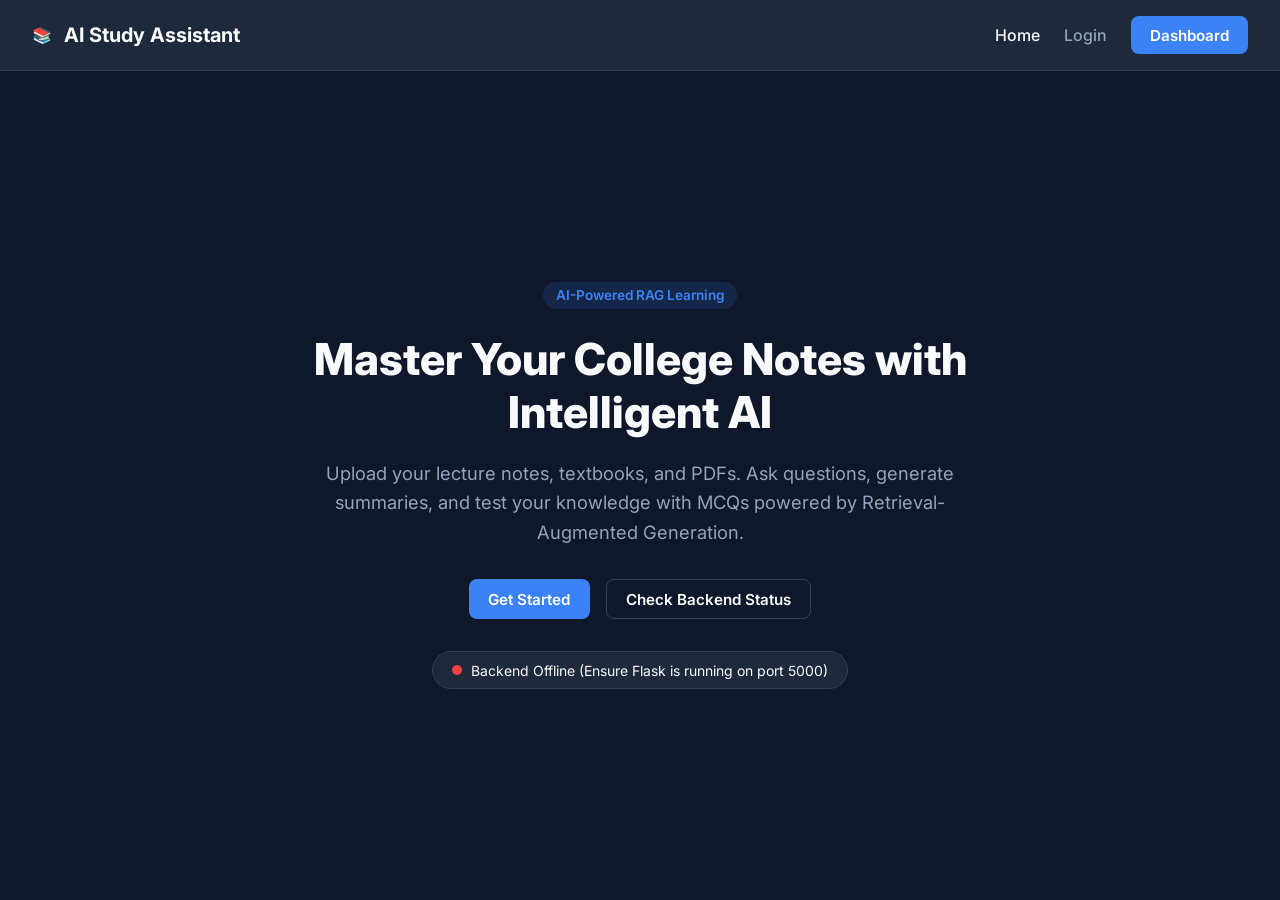
==== frontend/index.html @ 19954a59 "Initial project setup with Flask backend structure and frontend templates" ====
<!DOCTYPE html>
<html lang="en">
<head>
    <meta charset="UTF-8">
    <meta name="viewport" content="width=device-width, initial-scale=1.0">
    <title>AI College Study Assistant</title>
    <link rel="stylesheet" href="css/style.css">
    <link href="https://fonts.googleapis.com/css2?family=Inter:wght@400;500;600;700&display=swap" rel="stylesheet">
</head>
<body>
    <header class="navbar">
        <div class="logo">
            <span class="logo-icon">📚</span>
            <h1>AI Study Assistant</h1>
        </div>
        <nav>
            <a href="index.html" class="nav-link active">Home</a>
            <a href="login.html" class="nav-link">Login</a>
            <a href="dashboard.html" class="btn btn-primary">Dashboard</a>
        </nav>
    </header>

    <main class="hero-section">
        <div class="hero-content">
            <span class="badge">AI-Powered RAG Learning</span>
            <h2>Master Your College Notes with Intelligent AI</h2>
            <p>Upload your lecture notes, textbooks, and PDFs. Ask questions, generate summaries, and test your knowledge with MCQs powered by Retrieval-Augmented Generation.</p>
            
            <div class="hero-actions">
                <a href="dashboard.html" class="btn btn-primary">Get Started</a>
                <button id="check-api-btn" class="btn btn-secondary">Check Backend Status</button>
            </div>

            <!-- API Status Indicator -->
            <div id="api-status-card" class="status-card">
                <span class="status-dot"></span>
                <span id="api-status-text">Checking backend connection...</span>
            </div>
        </div>
    </main>

    <script src="js/main.js"></script>
</body>
</html>
---- frontend/css/style.css ----
/* AI College Study Assistant Stylesheet */

:root {
    --bg-primary: #0f172a;
    --bg-secondary: #1e293b;
    --bg-card: #1e293b;
    --text-primary: #f8fafc;
    --text-secondary: #94a3b8;
    --accent-color: #3b82f6;
    --accent-hover: #2563eb;
    --border-color: #334155;
    --success-color: #10b981;
    --danger-color: #ef4444;
}

* {
    margin: 0;
    padding: 0;
    box-sizing: border-box;
    font-family: 'Inter', -apple-system, BlinkMacSystemFont, 'Segoe UI', Roboto, sans-serif;
}

body {
    background-color: var(--bg-primary);
    color: var(--text-primary);
    min-height: 100vh;
    display: flex;
    flex-direction: column;
}

/* Navbar */
.navbar {
    display: flex;
    justify-content: space-between;
    align-items: center;
    padding: 1rem 2rem;
    background-color: var(--bg-secondary);
    border-bottom: 1px solid var(--border-color);
}

.logo {
    display: flex;
    align-items: center;
    gap: 0.75rem;
}

.logo h1 {
    font-size: 1.25rem;
    font-weight: 700;
}

nav {
    display: flex;
    align-items: center;
    gap: 1.5rem;
}

.nav-link {
    color: var(--text-secondary);
    text-decoration: none;
    font-weight: 500;
    transition: color 0.2s;
}

.nav-link:hover, .nav-link.active {
    color: var(--text-primary);
}

/* Buttons */
.btn {
    padding: 0.6rem 1.2rem;
    border-radius: 8px;
    font-weight: 600;
    cursor: pointer;
    text-decoration: none;
    border: none;
    transition: all 0.2s ease-in-out;
    display: inline-flex;
    align-items: center;
    justify-content: center;
    font-size: 0.95rem;
}

.btn-primary {
    background-color: var(--accent-color);
    color: #ffffff;
}

.btn-primary:hover {
    background-color: var(--accent-hover);
}

.btn-secondary {
    background-color: transparent;
    border: 1px solid var(--border-color);
    color: var(--text-primary);
}

.btn-secondary:hover {
    background-color: var(--border-color);
}

.btn-outline {
    background: transparent;
    border: 1px solid var(--border-color);
    color: var(--text-secondary);
}

.btn-sm {
    padding: 0.4rem 0.8rem;
    font-size: 0.85rem;
}

.btn-block {
    width: 100%;
}

/* Hero Section */
.hero-section {
    flex: 1;
    display: flex;
    align-items: center;
    justify-content: center;
    text-align: center;
    padding: 3rem 1.5rem;
}

.hero-content {
    max-width: 700px;
}

.badge {
    display: inline-block;
    padding: 0.35rem 0.8rem;
    background-color: rgba(59, 130, 246, 0.15);
    color: var(--accent-color);
    border-radius: 50px;
    font-size: 0.85rem;
    font-weight: 600;
    margin-bottom: 1.5rem;
}

.hero-content h2 {
    font-size: 2.75rem;
    font-weight: 800;
    line-height: 1.2;
    margin-bottom: 1.25rem;
}

.hero-content p {
    color: var(--text-secondary);
    font-size: 1.15rem;
    line-height: 1.6;
    margin-bottom: 2rem;
}

.hero-actions {
    display: flex;
    justify-content: center;
    gap: 1rem;
    margin-bottom: 2rem;
}

/* Status Card */
.status-card {
    display: inline-flex;
    align-items: center;
    gap: 0.6rem;
    background-color: var(--bg-secondary);
    border: 1px solid var(--border-color);
    padding: 0.6rem 1.2rem;
    border-radius: 50px;
    font-size: 0.875rem;
}

.status-dot {
    width: 10px;
    height: 10px;
    border-radius: 50%;
    background-color: #eab308;
}

.status-dot.online {
    background-color: var(--success-color);
    box-shadow: 0 0 8px var(--success-color);
}

.status-dot.offline {
    background-color: var(--danger-color);
}

/* Auth Pages */
.auth-body {
    display: flex;
    align-items: center;
    justify-content: center;
    min-height: 100vh;
}

.auth-card {
    background-color: var(--bg-secondary);
    border: 1px solid var(--border-color);
    border-radius: 12px;
    padding: 2.5rem;
    width: 100%;
    max-width: 420px;
}

.auth-header {
    text-align: center;
    margin-bottom: 2rem;
}

.auth-header h2 {
    font-size: 1.6rem;
    margin-top: 0.5rem;
}

.auth-header p {
    color: var(--text-secondary);
    font-size: 0.9rem;
    margin-top: 0.25rem;
}

.form-group {
    margin-bottom: 1.25rem;
}

.form-group label {
    display: block;
    margin-bottom: 0.5rem;
    font-size: 0.875rem;
    font-weight: 500;
}

.form-group input {
    width: 100%;
    padding: 0.75rem;
    background-color: var(--bg-primary);
    border: 1px solid var(--border-color);
    border-radius: 6px;
    color: var(--text-primary);
    font-size: 0.95rem;
    outline: none;
}

.form-group input:focus {
    border-color: var(--accent-color);
}

.auth-footer {
    margin-top: 1.5rem;
    text-align: center;
    font-size: 0.875rem;
    color: var(--text-secondary);
}

.auth-footer a {
    color: var(--accent-color);
    text-decoration: none;
}

/* Dashboard Layout */
.app-layout {
    display: flex;
    flex: 1;
    overflow: hidden;
}

.sidebar {
    width: 300px;
    background-color: var(--bg-secondary);
    border-right: 1px solid var(--border-color);
    padding: 1.5rem;
    display: flex;
    flex-direction: column;
    gap: 1.5rem;
}

.sidebar-section h3 {
    font-size: 0.9rem;
    text-transform: uppercase;
    color: var(--text-secondary);
    margin-bottom: 0.75rem;
    letter-spacing: 0.5px;
}

.upload-zone {
    border: 2px dashed var(--border-color);
    border-radius: 8px;
    padding: 1.5rem 1rem;
    text-align: center;
    cursor: pointer;
    background-color: rgba(255, 255, 255, 0.02);
    transition: border-color 0.2s;
}

.upload-zone:hover {
    border-color: var(--accent-color);
}

.upload-icon {
    font-size: 2rem;
    display: block;
    margin-bottom: 0.5rem;
}

.highlight {
    color: var(--accent-color);
    text-decoration: underline;
}

.document-list .empty-state {
    color: var(--text-secondary);
    font-size: 0.85rem;
    font-style: italic;
}

/* Chat Area */
.chat-container {
    flex: 1;
    display: flex;
    flex-direction: column;
    background-color: var(--bg-primary);
}

.chat-header {
    padding: 1.25rem 2rem;
    border-bottom: 1px solid var(--border-color);
    display: flex;
    justify-content: space-between;
    align-items: center;
}

.chat-header h2 {
    font-size: 1.2rem;
}

.subtitle {
    color: var(--text-secondary);
    font-size: 0.85rem;
}

.chat-actions {
    display: flex;
    gap: 0.5rem;
}

.chat-messages {
    flex: 1;
    padding: 2rem;
    overflow-y: auto;
    display: flex;
    flex-direction: column;
    gap: 1.25rem;
}

.message {
    display: flex;
    gap: 1rem;
    max-width: 80%;
}

.ai-message {
    align-self: flex-start;
}

.avatar {
    width: 36px;
    height: 36px;
    border-radius: 50%;
    background-color: var(--bg-secondary);
    display: flex;
    align-items: center;
    justify-content: center;
    flex-shrink: 0;
}

.message-content {
    background-color: var(--bg-secondary);
    padding: 1rem 1.25rem;
    border-radius: 12px;
    line-height: 1.5;
    font-size: 0.95rem;
}

.chat-input-area {
    padding: 1.25rem 2rem;
    border-top: 1px solid var(--border-color);
    display: flex;
    gap: 1rem;
}

.chat-input-area input {
    flex: 1;
    padding: 0.75rem 1.25rem;
    background-color: var(--bg-secondary);
    border: 1px solid var(--border-color);
    border-radius: 8px;
    color: var(--text-primary);
    font-size: 0.95rem;
    outline: none;
}

.chat-input-area input:focus {
    border-color: var(--accent-color);
}
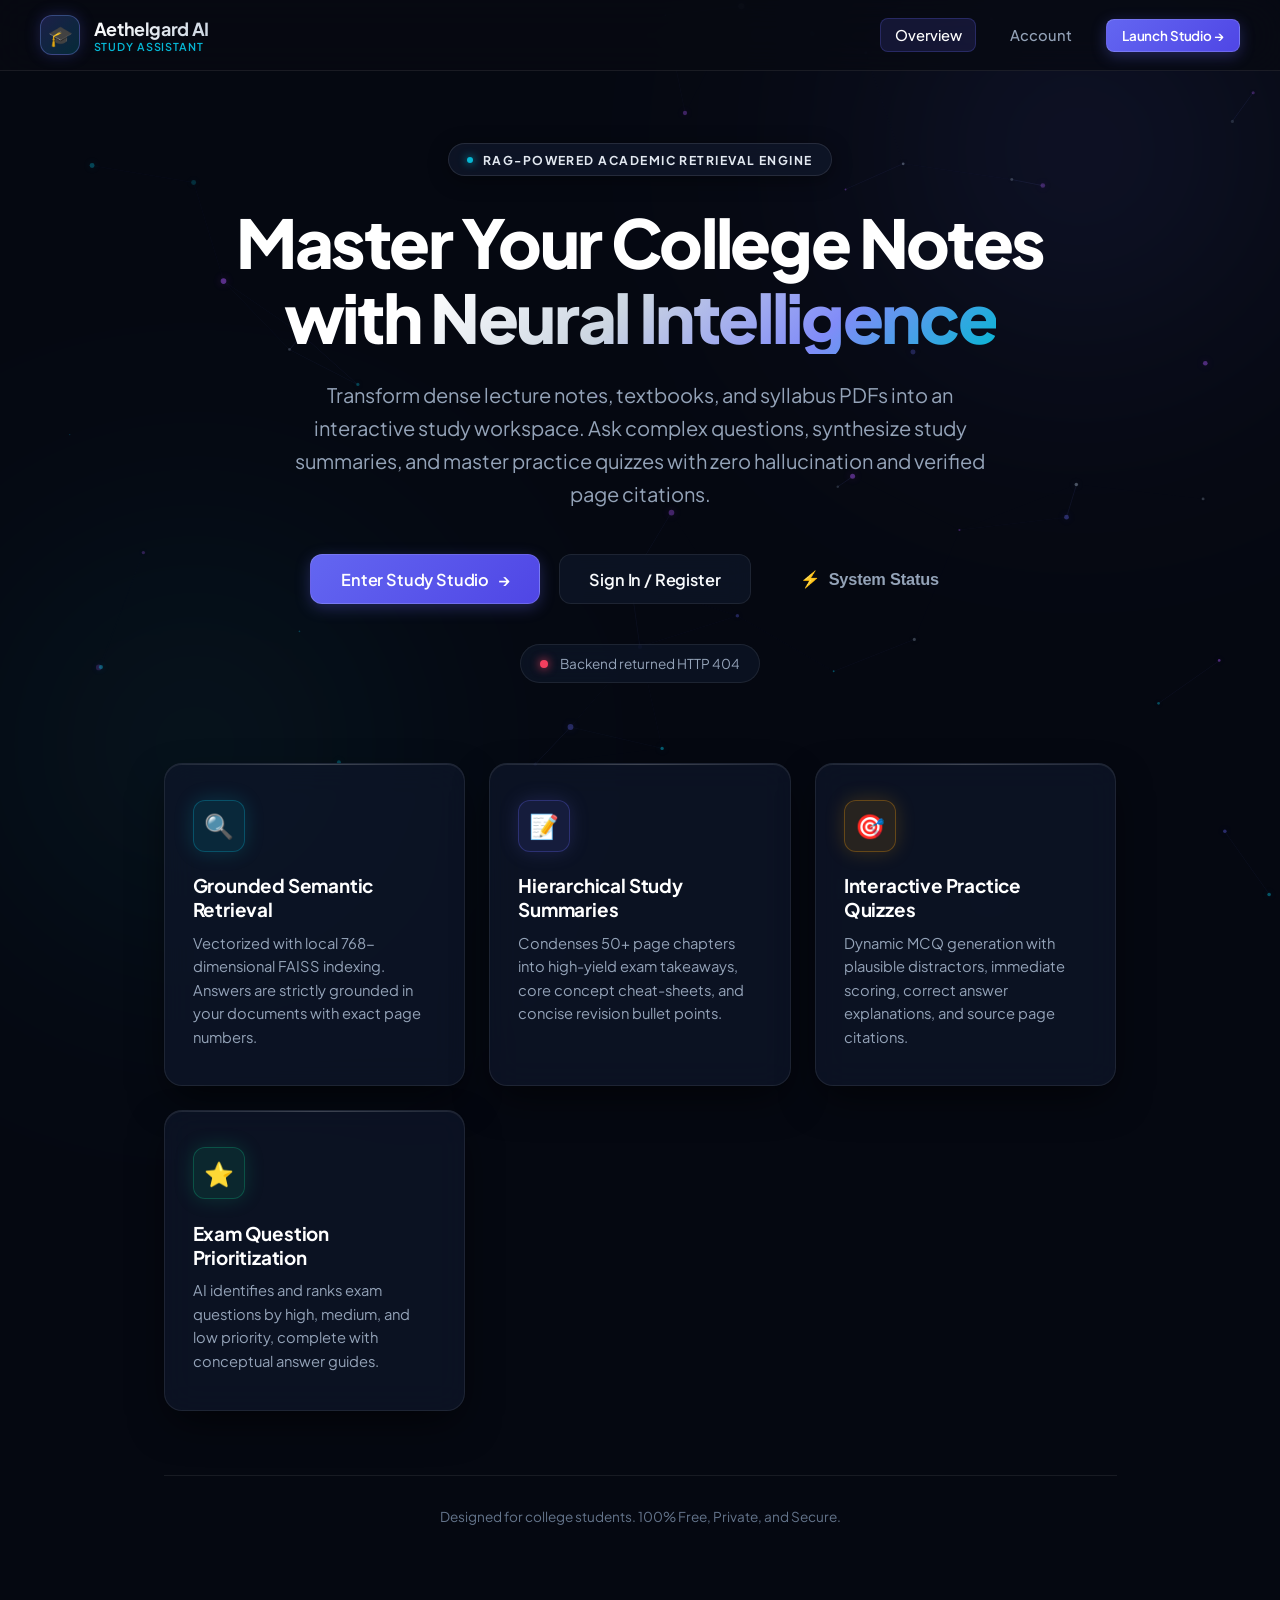
==== commit 588c85ca: "feat(ui): implement cinematic live-wallpaper design system, glassmorphism, and atmospheric lighting" ====
--- a/frontend/index.html
+++ b/frontend/index.html
@@ -3,42 +3,124 @@
 <head>
     <meta charset="UTF-8">
     <meta name="viewport" content="width=device-width, initial-scale=1.0">
-    <title>AI College Study Assistant</title>
+    <title>AI College Study Assistant — Next-Gen Academic RAG</title>
     <link rel="stylesheet" href="css/style.css">
-    <link href="https://fonts.googleapis.com/css2?family=Inter:wght@400;500;600;700&display=swap" rel="stylesheet">
+    <link rel="preconnect" href="https://fonts.googleapis.com">
+    <link rel="preconnect" href="https://fonts.gstatic.com" crossorigin>
+    <link href="https://fonts.googleapis.com/css2?family=Plus+Jakarta+Sans:wght@300;400;500;600;700;800&family=JetBrains+Mono:wght@400;500&display=swap" rel="stylesheet">
 </head>
-<body>
+<body class="landing-body">
+    <!-- Live Wallpaper Ambient Canvas -->
+    <canvas id="bg-canvas" class="live-wallpaper-canvas" aria-hidden="true"></canvas>
+
+    <!-- Ambient Volumetric Lighting Glows -->
+    <div class="ambient-glow ambient-glow-1" aria-hidden="true"></div>
+    <div class="ambient-glow ambient-glow-2" aria-hidden="true"></div>
+
+    <!-- Navigation Header -->
     <header class="navbar">
         <div class="logo">
-            <span class="logo-icon">📚</span>
-            <h1>AI Study Assistant</h1>
+            <div class="logo-icon-wrapper">
+                <span class="logo-icon">🎓</span>
+            </div>
+            <div class="logo-text-group">
+                <span class="brand-title">Aethelgard AI</span>
+                <span class="brand-subtitle">Study Assistant</span>
+            </div>
         </div>
         <nav>
-            <a href="index.html" class="nav-link active">Home</a>
-            <a href="login.html" class="nav-link">Login</a>
-            <a href="dashboard.html" class="btn btn-primary">Dashboard</a>
+            <a href="index.html" class="nav-link active">Overview</a>
+            <a href="login.html" class="nav-link">Account</a>
+            <a href="dashboard.html" class="btn btn-primary btn-sm">Launch Studio →</a>
         </nav>
     </header>
 
-    <main class="hero-section">
-        <div class="hero-content">
-            <span class="badge">AI-Powered RAG Learning</span>
-            <h2>Master Your College Notes with Intelligent AI</h2>
-            <p>Upload your lecture notes, textbooks, and PDFs. Ask questions, generate summaries, and test your knowledge with MCQs powered by Retrieval-Augmented Generation.</p>
-            
-            <div class="hero-actions">
-                <a href="dashboard.html" class="btn btn-primary">Get Started</a>
-                <button id="check-api-btn" class="btn btn-secondary">Check Backend Status</button>
+    <!-- Main Hero Experience -->
+    <main class="hero-container">
+        <section class="hero-section">
+            <div class="hero-badge-wrapper">
+                <span class="hero-badge">
+                    <span class="badge-dot"></span>
+                    <span class="badge-text">RAG-POWERED ACADEMIC RETRIEVAL ENGINE</span>
+                </span>
             </div>
 
-            <!-- API Status Indicator -->
+            <h1 class="hero-title">
+                Master Your College Notes with
+                <span class="gradient-text">Neural Intelligence</span>
+            </h1>
+
+            <p class="hero-description">
+                Transform dense lecture notes, textbooks, and syllabus PDFs into an interactive study workspace.
+                Ask complex questions, synthesize study summaries, and master practice quizzes with zero hallucination and verified page citations.
+            </p>
+
+            <div class="hero-actions">
+                <a href="dashboard.html" class="btn btn-primary btn-lg btn-glow">
+                    <span>Enter Study Studio</span>
+                    <span class="btn-arrow">→</span>
+                </a>
+                <a href="login.html" class="btn btn-secondary btn-lg">
+                    <span>Sign In / Register</span>
+                </a>
+                <button id="check-api-btn" class="btn btn-ghost btn-lg">
+                    <span class="pulse-icon">⚡</span>
+                    <span>System Status</span>
+                </button>
+            </div>
+
+            <!-- API Status Card -->
             <div id="api-status-card" class="status-card">
                 <span class="status-dot"></span>
-                <span id="api-status-text">Checking backend connection...</span>
+                <span id="api-status-text">Checking backend neural services...</span>
             </div>
-        </div>
+        </section>
+
+        <!-- Feature Pillars Grid -->
+        <section class="features-section">
+            <div class="features-grid">
+                <div class="feature-card">
+                    <div class="feature-icon-box cyan-glow">
+                        <span>🔍</span>
+                    </div>
+                    <h3>Grounded Semantic Retrieval</h3>
+                    <p>Vectorized with local 768-dimensional FAISS indexing. Answers are strictly grounded in your documents with exact page numbers.</p>
+                </div>
+
+                <div class="feature-card">
+                    <div class="feature-icon-box indigo-glow">
+                        <span>📝</span>
+                    </div>
+                    <h3>Hierarchical Study Summaries</h3>
+                    <p>Condenses 50+ page chapters into high-yield exam takeaways, core concept cheat-sheets, and concise revision bullet points.</p>
+                </div>
+
+                <div class="feature-card">
+                    <div class="feature-icon-box amber-glow">
+                        <span>🎯</span>
+                    </div>
+                    <h3>Interactive Practice Quizzes</h3>
+                    <p>Dynamic MCQ generation with plausible distractors, immediate scoring, correct answer explanations, and source page citations.</p>
+                </div>
+
+                <div class="feature-card">
+                    <div class="feature-icon-box emerald-glow">
+                        <span>⭐</span>
+                    </div>
+                    <h3>Exam Question Prioritization</h3>
+                    <p>AI identifies and ranks exam questions by high, medium, and low priority, complete with conceptual answer guides.</p>
+                </div>
+            </div>
+        </section>
+
+        <!-- Footer -->
+        <footer class="landing-footer">
+            <p>Designed for college students. 100% Free, Private, and Secure.</p>
+        </footer>
     </main>
 
+    <!-- Scripts -->
+    <script src="js/wallpaper.js"></script>
     <script src="js/main.js"></script>
 </body>
 </html>
--- a/frontend/css/style.css
+++ b/frontend/css/style.css
@@ -1,209 +1,786 @@
-/* AI College Study Assistant Stylesheet */
-
+/* ==========================================================================
+   AI College Study Assistant — Cinematic Next-Gen Stylesheet
+   Inspired by premium atmospheric depth, cinematic lighting & fluid motion.
+   ========================================================================== */
+
+/* --------------------------------------------------------------------------
+   1. Design Tokens & Theme Variables
+   -------------------------------------------------------------------------- */
 :root {
-    --bg-primary: #0f172a;
-    --bg-secondary: #1e293b;
-    --bg-card: #1e293b;
+    /* Color Palette: Deep Cosmic Obsidian & Atmospheric Tones */
+    --bg-canvas: #050811;
+    --bg-primary: #0a0f1d;
+    --bg-secondary: #0f172a;
+    --bg-card: rgba(15, 23, 42, 0.72);
+    --bg-card-hover: rgba(22, 33, 58, 0.82);
+    --bg-card-elevated: rgba(30, 41, 59, 0.75);
+    --bg-input: rgba(15, 23, 42, 0.85);
+
+    /* Text Colors */
     --text-primary: #f8fafc;
     --text-secondary: #94a3b8;
-    --accent-color: #3b82f6;
-    --accent-hover: #2563eb;
-    --border-color: #334155;
-    --success-color: #10b981;
-    --danger-color: #ef4444;
-}
-
-* {
+    --text-muted: #64748b;
+    --text-inverse: #020617;
+
+    /* Luminous Accents & Brand Lighting */
+    --accent-indigo: #6366f1;
+    --accent-indigo-hover: #4f46e5;
+    --accent-indigo-glow: rgba(99, 102, 241, 0.35);
+
+    --accent-cyan: #06b6d4;
+    --accent-cyan-hover: #0891b2;
+    --accent-cyan-glow: rgba(6, 182, 212, 0.35);
+
+    --accent-emerald: #10b981;
+    --accent-emerald-glow: rgba(16, 185, 129, 0.3);
+
+    --accent-amber: #f59e0b;
+    --accent-amber-glow: rgba(245, 158, 11, 0.3);
+
+    --accent-rose: #f43f5e;
+    --accent-rose-glow: rgba(244, 63, 94, 0.3);
+
+    --accent-purple: #a855f7;
+
+    /* Semantic Aliases for Existing Components */
+    --accent-color: var(--accent-indigo);
+    --accent-hover: var(--accent-indigo-hover);
+    --success-color: var(--accent-emerald);
+    --danger-color: var(--accent-rose);
+    --border-color: rgba(255, 255, 255, 0.08);
+    --border-highlight: rgba(255, 255, 255, 0.18);
+    --border-accent: rgba(99, 102, 241, 0.45);
+
+    /* Shadows & Glows */
+    --shadow-subtle: 0 4px 20px -2px rgba(0, 0, 0, 0.5);
+    --shadow-card: 0 16px 40px -8px rgba(0, 0, 0, 0.65), inset 0 1px 0 rgba(255, 255, 255, 0.08);
+    --shadow-elevated: 0 25px 60px -12px rgba(0, 0, 0, 0.8), inset 0 1px 0 rgba(255, 255, 255, 0.12);
+    --shadow-glow-indigo: 0 0 35px -5px rgba(99, 102, 241, 0.45);
+    --shadow-glow-cyan: 0 0 35px -5px rgba(6, 182, 212, 0.4);
+
+    /* Radii & Transitions */
+    --radius-sm: 8px;
+    --radius-md: 12px;
+    --radius-lg: 18px;
+    --radius-full: 9999px;
+    --transition-fast: 0.18s cubic-bezier(0.4, 0, 0.2, 1);
+    --transition-smooth: 0.3s cubic-bezier(0.16, 1, 0.3, 1);
+    --transition-spring: 0.45s cubic-bezier(0.34, 1.56, 0.64, 1);
+}
+
+/* --------------------------------------------------------------------------
+   2. Global Reset & Base Typography
+   -------------------------------------------------------------------------- */
+*, *::before, *::after {
     margin: 0;
     padding: 0;
     box-sizing: border-box;
-    font-family: 'Inter', -apple-system, BlinkMacSystemFont, 'Segoe UI', Roboto, sans-serif;
+}
+
+html {
+    font-size: 16px;
+    scroll-behavior: smooth;
+    color-scheme: dark;
 }
 
 body {
-    background-color: var(--bg-primary);
+    background-color: var(--bg-canvas);
     color: var(--text-primary);
+    font-family: 'Plus Jakarta Sans', -apple-system, BlinkMacSystemFont, 'Segoe UI', Roboto, sans-serif;
     min-height: 100vh;
     display: flex;
     flex-direction: column;
-}
-
-/* Navbar */
+    overflow-x: hidden;
+    position: relative;
+    -webkit-font-smoothing: antialiased;
+    -moz-osx-font-smoothing: grayscale;
+}
+
+/* Monospace font styling for code and identifiers */
+code, pre, .font-mono {
+    font-family: 'JetBrains Mono', 'Fira Code', monospace;
+}
+
+/* --------------------------------------------------------------------------
+   3. Live Wallpaper Canvas & Volumetric Ambient Lighting
+   -------------------------------------------------------------------------- */
+.live-wallpaper-canvas {
+    position: fixed;
+    top: 0;
+    left: 0;
+    width: 100vw;
+    height: 100vh;
+    pointer-events: none;
+    z-index: 0;
+    opacity: 0.85;
+}
+
+.ambient-glow {
+    position: fixed;
+    border-radius: 50%;
+    filter: blur(120px);
+    pointer-events: none;
+    z-index: 0;
+    opacity: 0.5;
+    mix-blend-mode: screen;
+}
+
+.ambient-glow-1 {
+    width: 600px;
+    height: 600px;
+    top: -150px;
+    right: -100px;
+    background: radial-gradient(circle, rgba(99, 102, 241, 0.3) 0%, rgba(99, 102, 241, 0) 70%);
+    animation: driftGlow1 22s ease-in-out infinite alternate;
+}
+
+.ambient-glow-2 {
+    width: 550px;
+    height: 550px;
+    bottom: -120px;
+    left: -80px;
+    background: radial-gradient(circle, rgba(6, 182, 212, 0.22) 0%, rgba(6, 182, 212, 0) 70%);
+    animation: driftGlow2 26s ease-in-out infinite alternate;
+}
+
+@keyframes driftGlow1 {
+    0% { transform: translate(0, 0) scale(1); }
+    50% { transform: translate(-80px, 100px) scale(1.15); }
+    100% { transform: translate(40px, 60px) scale(0.95); }
+}
+
+@keyframes driftGlow2 {
+    0% { transform: translate(0, 0) scale(1); }
+    50% { transform: translate(100px, -70px) scale(1.2); }
+    100% { transform: translate(-50px, -40px) scale(0.9); }
+}
+
+/* --------------------------------------------------------------------------
+   4. Glassmorphic Navigation Header
+   -------------------------------------------------------------------------- */
 .navbar {
     display: flex;
     justify-content: space-between;
     align-items: center;
-    padding: 1rem 2rem;
-    background-color: var(--bg-secondary);
+    padding: 0.95rem 2.5rem;
+    background: rgba(7, 10, 18, 0.75);
+    backdrop-filter: blur(20px);
+    -webkit-backdrop-filter: blur(20px);
     border-bottom: 1px solid var(--border-color);
+    position: sticky;
+    top: 0;
+    z-index: 100;
+    transition: all var(--transition-smooth);
+}
+
+.navbar:hover {
+    border-bottom-color: rgba(255, 255, 255, 0.12);
 }
 
 .logo {
     display: flex;
     align-items: center;
-    gap: 0.75rem;
+    gap: 0.85rem;
+    text-decoration: none;
+    color: inherit;
+    cursor: pointer;
+}
+
+.logo-icon-wrapper {
+    width: 40px;
+    height: 40px;
+    border-radius: var(--radius-md);
+    background: linear-gradient(135deg, rgba(99, 102, 241, 0.25) 0%, rgba(6, 182, 212, 0.2) 100%);
+    border: 1px solid rgba(129, 140, 248, 0.35);
+    display: flex;
+    align-items: center;
+    justify-content: center;
+    box-shadow: 0 0 15px rgba(99, 102, 241, 0.25);
+    transition: all var(--transition-smooth);
+}
+
+.logo:hover .logo-icon-wrapper {
+    transform: scale(1.06) rotate(4deg);
+    border-color: rgba(129, 140, 248, 0.6);
+    box-shadow: 0 0 25px rgba(99, 102, 241, 0.45);
+}
+
+.logo-icon {
+    font-size: 1.25rem;
+}
+
+.logo-text-group {
+    display: flex;
+    flex-direction: column;
+}
+
+.brand-title {
+    font-size: 1.12rem;
+    font-weight: 700;
+    letter-spacing: -0.02em;
+    background: linear-gradient(135deg, #ffffff 0%, #cbd5e1 100%);
+    -webkit-background-clip: text;
+    -webkit-text-fill-color: transparent;
+}
+
+.brand-subtitle {
+    font-size: 0.68rem;
+    font-weight: 600;
+    letter-spacing: 0.08em;
+    text-transform: uppercase;
+    color: var(--accent-cyan);
 }
 
 .logo h1 {
-    font-size: 1.25rem;
+    font-size: 1.15rem;
     font-weight: 700;
+    letter-spacing: -0.02em;
 }
 
 nav {
     display: flex;
     align-items: center;
-    gap: 1.5rem;
+    gap: 1.25rem;
 }
 
 .nav-link {
     color: var(--text-secondary);
     text-decoration: none;
+    font-size: 0.92rem;
     font-weight: 500;
-    transition: color 0.2s;
-}
-
-.nav-link:hover, .nav-link.active {
+    padding: 0.45rem 0.85rem;
+    border-radius: var(--radius-sm);
+    transition: all var(--transition-fast);
+    position: relative;
+}
+
+.nav-link:hover {
     color: var(--text-primary);
-}
-
-/* Buttons */
+    background: rgba(255, 255, 255, 0.05);
+}
+
+.nav-link.active {
+    color: #ffffff;
+    background: rgba(99, 102, 241, 0.15);
+    border: 1px solid rgba(99, 102, 241, 0.25);
+}
+
+.user-nav-box {
+    display: flex;
+    align-items: center;
+    gap: 0.75rem;
+}
+
+.user-profile-badge {
+    padding: 0.35rem 0.8rem;
+    background: rgba(16, 185, 129, 0.12);
+    border: 1px solid rgba(16, 185, 129, 0.3);
+    color: #34d399;
+    border-radius: var(--radius-full);
+    font-size: 0.82rem;
+    font-weight: 600;
+    display: inline-flex;
+    align-items: center;
+    gap: 0.4rem;
+}
+
+.user-profile-badge::before {
+    content: '';
+    display: inline-block;
+    width: 6px;
+    height: 6px;
+    border-radius: 50%;
+    background-color: var(--accent-emerald);
+    box-shadow: 0 0 8px var(--accent-emerald);
+}
+
+/* --------------------------------------------------------------------------
+   5. Buttons & Interactive Controls
+   -------------------------------------------------------------------------- */
 .btn {
-    padding: 0.6rem 1.2rem;
-    border-radius: 8px;
+    padding: 0.65rem 1.35rem;
+    border-radius: var(--radius-md);
     font-weight: 600;
+    font-size: 0.92rem;
+    letter-spacing: -0.01em;
     cursor: pointer;
     text-decoration: none;
-    border: none;
-    transition: all 0.2s ease-in-out;
+    border: 1px solid transparent;
+    transition: all var(--transition-smooth);
     display: inline-flex;
     align-items: center;
     justify-content: center;
-    font-size: 0.95rem;
+    gap: 0.55rem;
+    position: relative;
+    user-select: none;
+}
+
+.btn:active {
+    transform: scale(0.98);
 }
 
 .btn-primary {
-    background-color: var(--accent-color);
-    color: #ffffff;
+    background: linear-gradient(135deg, #6366f1 0%, #4f46e5 100%);
+    color: #ffffff;
+    border-color: rgba(255, 255, 255, 0.15);
+    box-shadow: 0 4px 15px rgba(99, 102, 241, 0.3);
 }
 
 .btn-primary:hover {
-    background-color: var(--accent-hover);
+    background: linear-gradient(135deg, #4f46e5 0%, #4338ca 100%);
+    box-shadow: 0 6px 25px rgba(99, 102, 241, 0.5);
+    transform: translateY(-1px);
+}
+
+.btn-glow {
+    position: relative;
+    overflow: hidden;
+}
+
+.btn-glow::after {
+    content: '';
+    position: absolute;
+    top: -50%;
+    left: -50%;
+    width: 200%;
+    height: 200%;
+    background: radial-gradient(circle, rgba(255, 255, 255, 0.25) 0%, transparent 60%);
+    opacity: 0;
+    transform: scale(0.5);
+    transition: all 0.5s ease;
+}
+
+.btn-glow:hover::after {
+    opacity: 1;
+    transform: scale(1);
 }
 
 .btn-secondary {
-    background-color: transparent;
+    background: rgba(15, 23, 42, 0.7);
     border: 1px solid var(--border-color);
     color: var(--text-primary);
+    backdrop-filter: blur(12px);
 }
 
 .btn-secondary:hover {
-    background-color: var(--border-color);
-}
-
-.btn-outline {
+    background: rgba(30, 41, 59, 0.8);
+    border-color: var(--border-highlight);
+    color: #ffffff;
+    transform: translateY(-1px);
+}
+
+.btn-ghost {
     background: transparent;
-    border: 1px solid var(--border-color);
+    border: 1px solid transparent;
     color: var(--text-secondary);
 }
 
+.btn-ghost:hover {
+    color: var(--text-primary);
+    background: rgba(255, 255, 255, 0.06);
+    border-color: var(--border-color);
+}
+
+.btn-accent {
+    background: linear-gradient(135deg, rgba(6, 182, 212, 0.9) 0%, rgba(8, 145, 178, 0.9) 100%);
+    color: #ffffff;
+    border-color: rgba(255, 255, 255, 0.2);
+    box-shadow: 0 4px 15px rgba(6, 182, 212, 0.3);
+}
+
+.btn-accent:hover {
+    box-shadow: 0 6px 25px rgba(6, 182, 212, 0.45);
+    transform: translateY(-1px);
+}
+
+.btn-warning {
+    background: linear-gradient(135deg, rgba(245, 158, 11, 0.9) 0%, rgba(217, 119, 6, 0.9) 100%);
+    color: #ffffff;
+    box-shadow: 0 4px 15px rgba(245, 158, 11, 0.3);
+}
+
+.btn-warning:hover {
+    box-shadow: 0 6px 25px rgba(245, 158, 11, 0.45);
+    transform: translateY(-1px);
+}
+
+.btn-danger {
+    background: rgba(239, 68, 68, 0.15);
+    color: #f87171;
+    border: 1px solid rgba(239, 68, 68, 0.3);
+}
+
+.btn-danger:hover {
+    background: rgba(239, 68, 68, 0.3);
+    border-color: #ef4444;
+    color: #ffffff;
+}
+
 .btn-sm {
-    padding: 0.4rem 0.8rem;
-    font-size: 0.85rem;
+    padding: 0.45rem 0.95rem;
+    font-size: 0.84rem;
+    border-radius: var(--radius-sm);
+}
+
+.btn-lg {
+    padding: 0.85rem 1.85rem;
+    font-size: 1.02rem;
+    border-radius: var(--radius-md);
 }
 
 .btn-block {
     width: 100%;
 }
 
-/* Hero Section */
+.btn-icon {
+    background: transparent;
+    border: none;
+    color: var(--text-muted);
+    cursor: pointer;
+    font-size: 1rem;
+    padding: 0.35rem 0.5rem;
+    border-radius: var(--radius-sm);
+    transition: all var(--transition-fast);
+}
+
+.btn-icon:hover {
+    color: var(--accent-rose);
+    background: rgba(239, 68, 68, 0.1);
+}
+
+.btn:disabled {
+    opacity: 0.45;
+    cursor: not-allowed;
+    transform: none !important;
+    box-shadow: none !important;
+}
+
+.btn-arrow {
+    display: inline-block;
+    transition: transform var(--transition-smooth);
+}
+
+.btn:hover .btn-arrow {
+    transform: translateX(4px);
+}
+
+/* --------------------------------------------------------------------------
+   6. Badges & Micro-Pills
+   -------------------------------------------------------------------------- */
+.badge {
+    padding: 0.3rem 0.75rem;
+    border-radius: var(--radius-full);
+    font-size: 0.76rem;
+    font-weight: 600;
+    letter-spacing: 0.02em;
+    display: inline-flex;
+    align-items: center;
+    gap: 0.35rem;
+    text-transform: uppercase;
+}
+
+.badge-info {
+    background: rgba(59, 130, 246, 0.12);
+    border: 1px solid rgba(59, 130, 246, 0.3);
+    color: #60a5fa;
+}
+
+.badge-accent {
+    background: rgba(99, 102, 241, 0.14);
+    border: 1px solid rgba(99, 102, 241, 0.35);
+    color: #a5b4fc;
+}
+
+.badge-warning {
+    background: rgba(245, 158, 11, 0.12);
+    border: 1px solid rgba(245, 158, 11, 0.3);
+    color: #fbbf24;
+}
+
+.badge-purple {
+    background: rgba(168, 85, 247, 0.14);
+    border: 1px solid rgba(168, 85, 247, 0.3);
+    color: #c084fc;
+}
+
+.badge-dot {
+    width: 6px;
+    height: 6px;
+    border-radius: 50%;
+    background-color: var(--accent-cyan);
+    box-shadow: 0 0 8px var(--accent-cyan);
+    animation: pulseDot 2s infinite ease-in-out;
+}
+
+@keyframes pulseDot {
+    0%, 100% { opacity: 1; transform: scale(1); }
+    50% { opacity: 0.4; transform: scale(0.75); }
+}
+
+/* --------------------------------------------------------------------------
+   7. Hero Section & Landing Page Experience
+   -------------------------------------------------------------------------- */
+.landing-body {
+    background-color: var(--bg-canvas);
+}
+
+.hero-container {
+    max-width: 1240px;
+    margin: 0 auto;
+    padding: 4.5rem 2rem 5rem 2rem;
+    position: relative;
+    z-index: 10;
+    display: flex;
+    flex-direction: column;
+    align-items: center;
+}
+
 .hero-section {
-    flex: 1;
-    display: flex;
-    align-items: center;
+    text-align: center;
+    max-width: 860px;
+    margin: 0 auto 5rem auto;
+    animation: fadeInElevate 0.9s var(--transition-smooth) backwards;
+}
+
+.hero-badge-wrapper {
+    display: flex;
     justify-content: center;
-    text-align: center;
-    padding: 3rem 1.5rem;
-}
-
-.hero-content {
-    max-width: 700px;
-}
-
-.badge {
+    margin-bottom: 1.75rem;
+}
+
+.hero-badge {
+    display: inline-flex;
+    align-items: center;
+    gap: 0.6rem;
+    padding: 0.45rem 1.15rem;
+    border-radius: var(--radius-full);
+    background: rgba(15, 23, 42, 0.8);
+    border: 1px solid rgba(255, 255, 255, 0.1);
+    box-shadow: 0 4px 20px rgba(0, 0, 0, 0.4);
+    backdrop-filter: blur(12px);
+    transition: all var(--transition-smooth);
+}
+
+.hero-badge:hover {
+    border-color: rgba(99, 102, 241, 0.5);
+    box-shadow: 0 0 25px rgba(99, 102, 241, 0.25);
+}
+
+.badge-text {
+    font-size: 0.76rem;
+    font-weight: 700;
+    letter-spacing: 0.12em;
+    color: #e2e8f0;
+}
+
+.hero-title {
+    font-size: clamp(2.5rem, 5.5vw, 4.2rem);
+    font-weight: 800;
+    letter-spacing: -0.035em;
+    line-height: 1.12;
+    margin-bottom: 1.5rem;
+    color: #ffffff;
+}
+
+.gradient-text {
+    background: linear-gradient(135deg, #ffffff 0%, #cbd5e1 35%, #818cf8 70%, #06b6d4 100%);
+    -webkit-background-clip: text;
+    -webkit-text-fill-color: transparent;
     display: inline-block;
-    padding: 0.35rem 0.8rem;
-    background-color: rgba(59, 130, 246, 0.15);
-    color: var(--accent-color);
-    border-radius: 50px;
-    font-size: 0.85rem;
-    font-weight: 600;
-    margin-bottom: 1.5rem;
-}
-
-.hero-content h2 {
-    font-size: 2.75rem;
-    font-weight: 800;
-    line-height: 1.2;
-    margin-bottom: 1.25rem;
-}
-
-.hero-content p {
+}
+
+.hero-description {
+    font-size: clamp(1.05rem, 1.8vw, 1.25rem);
+    line-height: 1.65;
     color: var(--text-secondary);
-    font-size: 1.15rem;
-    line-height: 1.6;
-    margin-bottom: 2rem;
+    margin-bottom: 2.75rem;
+    max-width: 720px;
+    margin-left: auto;
+    margin-right: auto;
 }
 
 .hero-actions {
     display: flex;
     justify-content: center;
-    gap: 1rem;
-    margin-bottom: 2rem;
-}
-
-/* Status Card */
+    align-items: center;
+    gap: 1.15rem;
+    flex-wrap: wrap;
+    margin-bottom: 2.5rem;
+}
+
+/* Status Card Indicator */
 .status-card {
     display: inline-flex;
     align-items: center;
-    gap: 0.6rem;
-    background-color: var(--bg-secondary);
+    gap: 0.75rem;
+    padding: 0.6rem 1.2rem;
+    background: rgba(15, 23, 42, 0.65);
+    border: 1px solid rgba(255, 255, 255, 0.08);
+    border-radius: var(--radius-full);
+    font-size: 0.85rem;
+    color: var(--text-secondary);
+    backdrop-filter: blur(12px);
+    transition: all var(--transition-smooth);
+}
+
+.status-dot {
+    width: 8px;
+    height: 8px;
+    border-radius: 50%;
+    background-color: #94a3b8;
+    transition: all 0.3s ease;
+}
+
+.status-card.active .status-dot {
+    background-color: var(--accent-emerald);
+    box-shadow: 0 0 10px var(--accent-emerald);
+}
+
+.status-card.error .status-dot {
+    background-color: var(--accent-rose);
+    box-shadow: 0 0 10px var(--accent-rose);
+}
+
+/* Features Grid */
+.features-section {
+    width: 100%;
+    margin-bottom: 4rem;
+}
+
+.features-grid {
+    display: grid;
+    grid-template-columns: repeat(auto-fit, minmax(260px, 1fr));
+    gap: 1.5rem;
+}
+
+.feature-card {
+    background: var(--bg-card);
     border: 1px solid var(--border-color);
-    padding: 0.6rem 1.2rem;
-    border-radius: 50px;
-    font-size: 0.875rem;
-}
-
-.status-dot {
-    width: 10px;
-    height: 10px;
-    border-radius: 50%;
-    background-color: #eab308;
-}
-
-.status-dot.online {
-    background-color: var(--success-color);
-    box-shadow: 0 0 8px var(--success-color);
-}
-
-.status-dot.offline {
-    background-color: var(--danger-color);
-}
-
-/* Auth Pages */
+    border-radius: var(--radius-lg);
+    padding: 2.25rem 1.75rem;
+    backdrop-filter: blur(16px);
+    -webkit-backdrop-filter: blur(16px);
+    box-shadow: var(--shadow-card);
+    transition: all var(--transition-smooth);
+    position: relative;
+    overflow: hidden;
+}
+
+.feature-card::before {
+    content: '';
+    position: absolute;
+    top: 0;
+    left: 0;
+    right: 0;
+    height: 1px;
+    background: linear-gradient(90deg, transparent, rgba(255, 255, 255, 0.15), transparent);
+}
+
+.feature-card:hover {
+    transform: translateY(-5px);
+    background: var(--bg-card-hover);
+    border-color: rgba(255, 255, 255, 0.16);
+    box-shadow: var(--shadow-elevated), 0 0 30px rgba(99, 102, 241, 0.15);
+}
+
+.feature-icon-box {
+    width: 52px;
+    height: 52px;
+    border-radius: var(--radius-md);
+    display: flex;
+    align-items: center;
+    justify-content: center;
+    font-size: 1.5rem;
+    margin-bottom: 1.35rem;
+}
+
+.cyan-glow {
+    background: rgba(6, 182, 212, 0.12);
+    border: 1px solid rgba(6, 182, 212, 0.3);
+    box-shadow: 0 0 20px rgba(6, 182, 212, 0.2);
+}
+
+.indigo-glow {
+    background: rgba(99, 102, 241, 0.12);
+    border: 1px solid rgba(99, 102, 241, 0.3);
+    box-shadow: 0 0 20px rgba(99, 102, 241, 0.2);
+}
+
+.amber-glow {
+    background: rgba(245, 158, 11, 0.12);
+    border: 1px solid rgba(245, 158, 11, 0.3);
+    box-shadow: 0 0 20px rgba(245, 158, 11, 0.2);
+}
+
+.emerald-glow {
+    background: rgba(16, 185, 129, 0.12);
+    border: 1px solid rgba(16, 185, 129, 0.3);
+    box-shadow: 0 0 20px rgba(16, 185, 129, 0.2);
+}
+
+.feature-card h3 {
+    font-size: 1.18rem;
+    font-weight: 700;
+    margin-bottom: 0.65rem;
+    letter-spacing: -0.01em;
+    color: #ffffff;
+}
+
+.feature-card p {
+    font-size: 0.92rem;
+    line-height: 1.6;
+    color: var(--text-secondary);
+}
+
+.landing-footer {
+    text-align: center;
+    padding-top: 2rem;
+    border-top: 1px solid var(--border-color);
+    width: 100%;
+    color: var(--text-muted);
+    font-size: 0.85rem;
+}
+
+/* --------------------------------------------------------------------------
+   8. Authentication Layout & Forms
+   -------------------------------------------------------------------------- */
 .auth-body {
+    background-color: var(--bg-canvas);
     display: flex;
     align-items: center;
     justify-content: center;
     min-height: 100vh;
+    padding: 2rem;
+}
+
+.auth-wrapper {
+    width: 100%;
+    max-width: 440px;
+    position: relative;
+    z-index: 10;
+    animation: fadeInElevate 0.6s var(--transition-smooth) backwards;
 }
 
 .auth-card {
-    background-color: var(--bg-secondary);
-    border: 1px solid var(--border-color);
-    border-radius: 12px;
-    padding: 2.5rem;
-    width: 100%;
-    max-width: 420px;
+    background: rgba(15, 23, 42, 0.82);
+    border: 1px solid rgba(255, 255, 255, 0.1);
+    border-radius: var(--radius-lg);
+    padding: 2.75rem 2.25rem;
+    backdrop-filter: blur(24px);
+    -webkit-backdrop-filter: blur(24px);
+    box-shadow: var(--shadow-elevated), 0 0 40px rgba(99, 102, 241, 0.12);
+    position: relative;
+    overflow: hidden;
+}
+
+.auth-card::before {
+    content: '';
+    position: absolute;
+    top: 0;
+    left: 0;
+    right: 0;
+    height: 2px;
+    background: linear-gradient(90deg, #6366f1, #06b6d4, #a855f7);
 }
 
 .auth-header {
@@ -212,196 +789,979 @@
 }
 
 .auth-header h2 {
-    font-size: 1.6rem;
-    margin-top: 0.5rem;
+    font-size: 1.55rem;
+    font-weight: 700;
+    letter-spacing: -0.02em;
+    margin-bottom: 0.4rem;
+    color: #ffffff;
 }
 
 .auth-header p {
     color: var(--text-secondary);
     font-size: 0.9rem;
-    margin-top: 0.25rem;
+}
+
+.auth-form {
+    display: flex;
+    flex-direction: column;
+    gap: 1.25rem;
 }
 
 .form-group {
-    margin-bottom: 1.25rem;
+    display: flex;
+    flex-direction: column;
+    gap: 0.45rem;
 }
 
 .form-group label {
-    display: block;
-    margin-bottom: 0.5rem;
-    font-size: 0.875rem;
-    font-weight: 500;
-}
-
-.form-group input {
+    font-size: 0.84rem;
+    font-weight: 600;
+    color: var(--text-secondary);
+}
+
+.form-group input,
+.form-select {
     width: 100%;
-    padding: 0.75rem;
-    background-color: var(--bg-primary);
+    padding: 0.75rem 1rem;
+    background: var(--bg-input);
     border: 1px solid var(--border-color);
-    border-radius: 6px;
+    border-radius: var(--radius-md);
     color: var(--text-primary);
     font-size: 0.95rem;
+    transition: all var(--transition-fast);
+}
+
+.form-group input:focus,
+.form-select:focus {
     outline: none;
-}
-
-.form-group input:focus {
-    border-color: var(--accent-color);
+    border-color: var(--accent-indigo);
+    background: rgba(15, 23, 42, 0.95);
+    box-shadow: 0 0 0 3px rgba(99, 102, 241, 0.25);
 }
 
 .auth-footer {
+    text-align: center;
+    margin-top: 1.75rem;
+    font-size: 0.88rem;
+    color: var(--text-secondary);
+}
+
+.auth-footer a {
+    color: var(--accent-cyan);
+    text-decoration: none;
+    font-weight: 600;
+    transition: color var(--transition-fast);
+}
+
+.auth-footer a:hover {
+    color: #ffffff;
+    text-decoration: underline;
+}
+
+/* --------------------------------------------------------------------------
+   9. Dashboard Workspace & Grid Architecture
+   -------------------------------------------------------------------------- */
+.dashboard-body {
+    background-color: var(--bg-canvas);
+}
+
+.dashboard-container {
+    max-width: 1440px;
+    margin: 0 auto;
+    padding: 2.25rem 2.5rem 4rem 2.5rem;
+    position: relative;
+    z-index: 10;
+    flex: 1;
+}
+
+.container-header {
+    margin-bottom: 2rem;
+}
+
+.container-header h2 {
+    font-size: 1.85rem;
+    font-weight: 800;
+    letter-spacing: -0.025em;
+    color: #ffffff;
+    margin-bottom: 0.35rem;
+}
+
+.subtitle {
+    color: var(--text-secondary);
+    font-size: 0.95rem;
+    line-height: 1.5;
+}
+
+.dashboard-grid {
+    display: grid;
+    grid-template-columns: 420px 1fr;
+    gap: 1.75rem;
+    align-items: start;
+}
+
+/* Base Card Style */
+.card {
+    background: var(--bg-card);
+    border: 1px solid var(--border-color);
+    border-radius: var(--radius-lg);
+    padding: 1.75rem;
+    backdrop-filter: blur(20px);
+    -webkit-backdrop-filter: blur(20px);
+    box-shadow: var(--shadow-card);
+    transition: all var(--transition-smooth);
+    position: relative;
+}
+
+.card:hover {
+    border-color: rgba(255, 255, 255, 0.12);
+}
+
+.card-header {
+    display: flex;
+    justify-content: space-between;
+    align-items: center;
+    margin-bottom: 1.25rem;
+}
+
+.card-header h3 {
+    font-size: 1.15rem;
+    font-weight: 700;
+    letter-spacing: -0.015em;
+    color: #ffffff;
+}
+
+.card-header h4 {
+    font-size: 1rem;
+    font-weight: 700;
+    color: #ffffff;
+}
+
+/* --------------------------------------------------------------------------
+   10. PDF Upload Dropzone & Document Management
+   -------------------------------------------------------------------------- */
+.upload-dropzone {
+    border: 2px dashed rgba(255, 255, 255, 0.14);
+    border-radius: var(--radius-md);
+    padding: 2.5rem 1.5rem;
+    text-align: center;
+    cursor: pointer;
+    background: rgba(15, 23, 42, 0.4);
+    transition: all var(--transition-smooth);
+    position: relative;
+}
+
+.upload-dropzone:hover,
+.upload-dropzone.dragover {
+    border-color: var(--accent-indigo);
+    background: rgba(99, 102, 241, 0.08);
+    box-shadow: 0 0 25px rgba(99, 102, 241, 0.15);
+    transform: scale(1.01);
+}
+
+.upload-icon {
+    font-size: 2.25rem;
+    display: block;
+    margin-bottom: 0.75rem;
+    filter: drop-shadow(0 0 12px rgba(99, 102, 241, 0.35));
+}
+
+.dropzone-text {
+    font-size: 0.95rem;
+    font-weight: 500;
+    color: var(--text-primary);
+    margin-bottom: 0.35rem;
+}
+
+.dropzone-text .highlight {
+    color: var(--accent-cyan);
+    font-weight: 700;
+}
+
+.dropzone-subtext {
+    font-size: 0.78rem;
+    color: var(--text-muted);
+}
+
+.file-input-hidden {
+    display: none;
+}
+
+.selected-file-info {
+    display: flex;
+    align-items: center;
+    gap: 0.75rem;
+    padding: 0.75rem 1rem;
+    background: rgba(30, 41, 59, 0.7);
+    border: 1px solid rgba(255, 255, 255, 0.1);
+    border-radius: var(--radius-md);
+    margin-top: 1rem;
+    animation: fadeInElevate 0.3s ease;
+}
+
+.file-name {
+    font-size: 0.88rem;
+    font-weight: 600;
+    color: #ffffff;
+    overflow: hidden;
+    text-overflow: ellipsis;
+    white-space: nowrap;
+    flex: 1;
+}
+
+.file-size {
+    font-size: 0.78rem;
+    color: var(--text-muted);
+}
+
+.upload-actions {
+    margin-top: 1rem;
+}
+
+/* --------------------------------------------------------------------------
+   11. Document Library List
+   -------------------------------------------------------------------------- */
+.doc-library-section {
     margin-top: 1.5rem;
+}
+
+.doc-list {
+    display: flex;
+    flex-direction: column;
+    gap: 0.65rem;
+    max-height: 380px;
+    overflow-y: auto;
+    padding-right: 0.25rem;
+}
+
+.doc-list::-webkit-scrollbar {
+    width: 6px;
+}
+
+.doc-list::-webkit-scrollbar-thumb {
+    background: rgba(255, 255, 255, 0.12);
+    border-radius: var(--radius-full);
+}
+
+.doc-item {
+    background: rgba(15, 23, 42, 0.6);
+    border: 1px solid var(--border-color);
+    border-radius: var(--radius-md);
+    padding: 0.85rem 1rem;
+    display: flex;
+    flex-direction: column;
+    gap: 0.65rem;
+    transition: all var(--transition-smooth);
+    position: relative;
+}
+
+.doc-item:hover {
+    background: rgba(30, 41, 59, 0.7);
+    border-color: rgba(255, 255, 255, 0.16);
+    transform: translateX(2px);
+}
+
+.doc-item.active {
+    background: rgba(99, 102, 241, 0.12);
+    border-color: rgba(99, 102, 241, 0.45);
+    box-shadow: 0 0 20px rgba(99, 102, 241, 0.15);
+}
+
+.doc-item.active::before {
+    content: '';
+    position: absolute;
+    left: 0;
+    top: 12%;
+    bottom: 12%;
+    width: 3px;
+    background: var(--accent-indigo);
+    border-radius: 0 var(--radius-sm) var(--radius-sm) 0;
+    box-shadow: 0 0 8px var(--accent-indigo);
+}
+
+.doc-item-title {
+    display: flex;
+    align-items: center;
+    gap: 0.5rem;
+    font-size: 0.92rem;
+    font-weight: 600;
+    color: #ffffff;
+}
+
+.doc-item-title span:last-child {
+    overflow: hidden;
+    text-overflow: ellipsis;
+    white-space: nowrap;
+}
+
+.doc-item-meta {
+    display: flex;
+    align-items: center;
+    gap: 0.5rem;
+    font-size: 0.78rem;
+    color: var(--text-muted);
+}
+
+.doc-item-actions {
+    display: flex;
+    align-items: center;
+    gap: 0.4rem;
+    flex-wrap: wrap;
+    margin-top: 0.25rem;
+}
+
+/* --------------------------------------------------------------------------
+   12. Segmented View Tabs & Active Workspace
+   -------------------------------------------------------------------------- */
+.view-tabs {
+    display: flex;
+    gap: 0.4rem;
+    padding: 0.35rem;
+    background: rgba(10, 15, 29, 0.8);
+    border: 1px solid var(--border-color);
+    border-radius: var(--radius-md);
+    margin-bottom: 1.5rem;
+    overflow-x: auto;
+}
+
+.view-tabs::-webkit-scrollbar {
+    height: 4px;
+}
+
+.tab-btn {
+    background: transparent;
+    border: 1px solid transparent;
+    color: var(--text-secondary);
+    padding: 0.55rem 1rem;
+    border-radius: var(--radius-sm);
+    font-weight: 600;
+    font-size: 0.86rem;
+    cursor: pointer;
+    white-space: nowrap;
+    transition: all var(--transition-fast);
+}
+
+.tab-btn:hover {
+    color: var(--text-primary);
+    background: rgba(255, 255, 255, 0.05);
+}
+
+.tab-btn.active {
+    background: linear-gradient(135deg, rgba(99, 102, 241, 0.35) 0%, rgba(79, 70, 229, 0.45) 100%);
+    color: #ffffff;
+    border-color: rgba(129, 140, 248, 0.4);
+    box-shadow: 0 4px 14px rgba(99, 102, 241, 0.25);
+}
+
+.tab-content {
+    display: none;
+    animation: fadeInElevate 0.35s var(--transition-smooth);
+}
+
+.tab-content.active {
+    display: block;
+}
+
+.doc-meta-bar {
+    display: flex;
+    justify-content: space-between;
+    align-items: center;
+    padding: 1.25rem 1.5rem;
+    background: rgba(15, 23, 42, 0.55);
+    border: 1px solid var(--border-color);
+    border-radius: var(--radius-md);
+    margin-bottom: 1.5rem;
+    gap: 1rem;
+    flex-wrap: wrap;
+}
+
+.empty-results-state {
     text-align: center;
-    font-size: 0.875rem;
+    padding: 5rem 2rem;
+    color: var(--text-muted);
+}
+
+.empty-icon {
+    font-size: 3rem;
+    display: block;
+    margin-bottom: 1rem;
+    opacity: 0.6;
+}
+
+/* --------------------------------------------------------------------------
+   13. Study Summary View & Markdown Typography
+   -------------------------------------------------------------------------- */
+.summary-empty-prompt {
+    text-align: center;
+    padding: 3.5rem 1.5rem;
+    background: rgba(15, 23, 42, 0.45);
+    border: 1px dashed var(--border-color);
+    border-radius: var(--radius-md);
+}
+
+.summary-text-body {
+    line-height: 1.7;
+    font-size: 0.95rem;
+    color: #e2e8f0;
+}
+
+.summary-text-body h1,
+.summary-text-body h2,
+.summary-text-body h3 {
+    margin-top: 1.5rem;
+    margin-bottom: 0.75rem;
+    color: #ffffff;
+    letter-spacing: -0.015em;
+}
+
+.summary-text-body ul,
+.summary-text-body ol {
+    margin-left: 1.5rem;
+    margin-bottom: 1rem;
+}
+
+.summary-text-body li {
+    margin-bottom: 0.35rem;
+}
+
+.summary-text-body blockquote {
+    border-left: 3px solid var(--accent-indigo);
+    padding-left: 1rem;
+    margin: 1rem 0;
+    color: #cbd5e1;
+    font-style: italic;
+    background: rgba(99, 102, 241, 0.05);
+    padding: 0.75rem 1rem;
+    border-radius: 0 var(--radius-sm) var(--radius-sm) 0;
+}
+
+/* --------------------------------------------------------------------------
+   14. Practice MCQs & Interactive Quiz View
+   -------------------------------------------------------------------------- */
+.mcq-config-bar {
+    display: flex;
+    justify-content: space-between;
+    align-items: center;
+    gap: 1rem;
+    padding: 1rem 1.25rem;
+    background: rgba(15, 23, 42, 0.55);
+    border: 1px solid var(--border-color);
+    border-radius: var(--radius-md);
+    margin-bottom: 1.25rem;
+    flex-wrap: wrap;
+}
+
+.mcq-config-inputs {
+    display: flex;
+    align-items: center;
+    gap: 1.25rem;
+    flex-wrap: wrap;
+}
+
+.config-group {
+    display: flex;
+    align-items: center;
+    gap: 0.5rem;
+}
+
+.config-group label {
+    font-size: 0.85rem;
+    font-weight: 600;
     color: var(--text-secondary);
 }
 
-.auth-footer a {
-    color: var(--accent-color);
-    text-decoration: none;
-}
-
-/* Dashboard Layout */
-.app-layout {
-    display: flex;
-    flex: 1;
-    overflow: hidden;
-}
-
-.sidebar {
-    width: 300px;
-    background-color: var(--bg-secondary);
-    border-right: 1px solid var(--border-color);
-    padding: 1.5rem;
+.quiz-wrapper {
+    animation: fadeInElevate 0.4s var(--transition-smooth);
+}
+
+.quiz-header {
+    display: flex;
+    justify-content: space-between;
+    align-items: center;
+    margin-bottom: 1rem;
+}
+
+.quiz-progress-text {
+    font-size: 0.92rem;
+    font-weight: 700;
+    color: #ffffff;
+}
+
+.quiz-score-badge {
+    padding: 0.35rem 0.85rem;
+    background: rgba(99, 102, 241, 0.15);
+    border: 1px solid rgba(99, 102, 241, 0.35);
+    color: #a5b4fc;
+    border-radius: var(--radius-full);
+    font-size: 0.85rem;
+    font-weight: 700;
+}
+
+.quiz-question-card {
+    background: rgba(15, 23, 42, 0.75);
+    border: 1px solid var(--border-color);
+    border-radius: var(--radius-lg);
+    padding: 2rem;
+    box-shadow: var(--shadow-card);
+}
+
+.quiz-question-title {
+    font-size: 1.18rem;
+    font-weight: 700;
+    color: #ffffff;
+    line-height: 1.5;
+    margin-bottom: 1.5rem;
+}
+
+.quiz-options-container {
+    display: flex;
+    flex-direction: column;
+    gap: 0.75rem;
+    margin-bottom: 1.5rem;
+}
+
+.quiz-option-btn {
+    text-align: left;
+    padding: 1rem 1.25rem;
+    background: rgba(30, 41, 59, 0.5);
+    border: 1px solid var(--border-color);
+    border-radius: var(--radius-md);
+    color: #e2e8f0;
+    font-size: 0.95rem;
+    font-weight: 500;
+    cursor: pointer;
+    transition: all var(--transition-smooth);
+    display: flex;
+    align-items: center;
+    gap: 0.85rem;
+}
+
+.quiz-option-btn:hover:not(:disabled) {
+    background: rgba(40, 53, 76, 0.8);
+    border-color: rgba(255, 255, 255, 0.2);
+    transform: translateX(4px);
+}
+
+.quiz-option-btn.selected {
+    border-color: var(--accent-indigo);
+    background: rgba(99, 102, 241, 0.15);
+}
+
+.quiz-option-btn.correct {
+    background: rgba(16, 185, 129, 0.18) !important;
+    border-color: #10b981 !important;
+    color: #34d399 !important;
+    box-shadow: 0 0 15px rgba(16, 185, 129, 0.2);
+}
+
+.quiz-option-btn.incorrect {
+    background: rgba(239, 68, 68, 0.18) !important;
+    border-color: #ef4444 !important;
+    color: #f87171 !important;
+    box-shadow: 0 0 15px rgba(239, 68, 68, 0.2);
+}
+
+.quiz-feedback-box {
+    padding: 1.25rem;
+    border-radius: var(--radius-md);
+    background: rgba(15, 23, 42, 0.8);
+    border: 1px solid var(--border-color);
+    margin-bottom: 1.5rem;
+    animation: fadeInElevate 0.3s ease;
+}
+
+.feedback-header {
+    display: flex;
+    align-items: center;
+    gap: 0.5rem;
+    font-size: 1.02rem;
+    font-weight: 700;
+    margin-bottom: 0.5rem;
+}
+
+.feedback-explanation {
+    font-size: 0.9rem;
+    line-height: 1.55;
+    color: var(--text-secondary);
+    margin-bottom: 0.75rem;
+}
+
+.feedback-source {
+    font-size: 0.8rem;
+    color: var(--accent-cyan);
+}
+
+.quiz-nav-bar {
+    display: flex;
+    justify-content: space-between;
+    align-items: center;
+}
+
+/* --------------------------------------------------------------------------
+   15. Important Questions View
+   -------------------------------------------------------------------------- */
+.questions-list-container {
     display: flex;
     flex-direction: column;
     gap: 1.5rem;
 }
 
-.sidebar-section h3 {
+.question-priority-group {
+    display: flex;
+    flex-direction: column;
+    gap: 0.85rem;
+}
+
+.question-priority-title {
+    font-size: 1rem;
+    font-weight: 700;
+    letter-spacing: 0.04em;
+    text-transform: uppercase;
+    display: flex;
+    align-items: center;
+    gap: 0.5rem;
+}
+
+.question-card {
+    background: rgba(15, 23, 42, 0.7);
+    border: 1px solid var(--border-color);
+    border-radius: var(--radius-md);
+    padding: 1.25rem 1.5rem;
+    transition: all var(--transition-smooth);
+}
+
+.question-card:hover {
+    background: rgba(30, 41, 59, 0.8);
+    border-color: rgba(255, 255, 255, 0.15);
+}
+
+.question-card-header {
+    display: flex;
+    justify-content: space-between;
+    align-items: flex-start;
+    gap: 1rem;
+    margin-bottom: 0.75rem;
+}
+
+.question-card-title {
+    font-size: 1.05rem;
+    font-weight: 700;
+    color: #ffffff;
+    line-height: 1.45;
+}
+
+.answer-guide-box {
+    background: rgba(10, 15, 29, 0.6);
+    border-left: 3px solid var(--accent-cyan);
+    padding: 0.85rem 1rem;
+    border-radius: 0 var(--radius-sm) var(--radius-sm) 0;
+    font-size: 0.88rem;
+    color: var(--text-secondary);
+    line-height: 1.55;
+    margin-top: 0.75rem;
+}
+
+/* Priority Badges */
+.badge-priority-high {
+    background: rgba(244, 63, 94, 0.15);
+    border: 1px solid rgba(244, 63, 94, 0.4);
+    color: #fda4af;
+}
+
+.badge-priority-medium {
+    background: rgba(245, 158, 11, 0.15);
+    border: 1px solid rgba(245, 158, 11, 0.4);
+    color: #fde68a;
+}
+
+.badge-priority-low {
+    background: rgba(6, 182, 212, 0.15);
+    border: 1px solid rgba(6, 182, 212, 0.4);
+    color: #a5f3fc;
+}
+
+/* --------------------------------------------------------------------------
+   16. RAG Chunks, Pages & Full Text Views
+   -------------------------------------------------------------------------- */
+.chunks-container,
+.pages-container {
+    display: flex;
+    flex-direction: column;
+    gap: 0.85rem;
+    max-height: 520px;
+    overflow-y: auto;
+    padding-right: 0.35rem;
+}
+
+.chunk-card,
+.page-card {
+    background: rgba(15, 23, 42, 0.65);
+    border: 1px solid var(--border-color);
+    border-radius: var(--radius-md);
+    padding: 1.15rem 1.35rem;
+    transition: all var(--transition-fast);
+}
+
+.chunk-card:hover,
+.page-card:hover {
+    border-color: rgba(255, 255, 255, 0.15);
+    background: rgba(30, 41, 59, 0.7);
+}
+
+.full-text-area {
+    width: 100%;
+    height: 480px;
+    background: rgba(10, 15, 29, 0.75);
+    border: 1px solid var(--border-color);
+    border-radius: var(--radius-md);
+    padding: 1.25rem;
+    color: #cbd5e1;
     font-size: 0.9rem;
+    line-height: 1.6;
+    resize: vertical;
+}
+
+/* --------------------------------------------------------------------------
+   17. Q&A Study Assistant (RAG + AI)
+   -------------------------------------------------------------------------- */
+.search-card {
+    background: var(--bg-card);
+    border: 1px solid var(--border-color);
+    border-radius: var(--radius-lg);
+    box-shadow: var(--shadow-elevated);
+    position: relative;
+    overflow: hidden;
+}
+
+.search-card::before {
+    content: '';
+    position: absolute;
+    top: 0;
+    left: 0;
+    right: 0;
+    height: 2px;
+    background: linear-gradient(90deg, #6366f1, #06b6d4, #10b981);
+}
+
+.search-input-group {
+    display: flex;
+    gap: 0.75rem;
+}
+
+.search-input-group input {
+    flex: 1;
+    padding: 0.85rem 1.25rem;
+    background: rgba(15, 23, 42, 0.9);
+    border: 1px solid var(--border-color);
+    border-radius: var(--radius-md);
+    color: #ffffff;
+    font-size: 1rem;
+    transition: all var(--transition-fast);
+}
+
+.search-input-group input:focus {
+    outline: none;
+    border-color: var(--accent-indigo);
+    box-shadow: 0 0 0 3px rgba(99, 102, 241, 0.25), 0 0 20px rgba(99, 102, 241, 0.15);
+}
+
+/* AI Answer Display Card */
+.ai-answer-card {
+    background: rgba(15, 23, 42, 0.85);
+    border: 1px solid rgba(99, 102, 241, 0.35);
+    border-radius: var(--radius-lg);
+    padding: 1.75rem;
+    box-shadow: 0 12px 35px rgba(0, 0, 0, 0.6), 0 0 25px rgba(99, 102, 241, 0.15);
+    animation: fadeInElevate 0.4s var(--transition-smooth);
+}
+
+.ai-answer-header {
+    display: flex;
+    justify-content: space-between;
+    align-items: center;
+    margin-bottom: 1.25rem;
+    padding-bottom: 0.75rem;
+    border-bottom: 1px solid var(--border-color);
+}
+
+.ai-answer-body {
+    font-size: 0.98rem;
+    line-height: 1.7;
+    color: #f1f5f9;
+}
+
+.sources-container {
+    margin-top: 1.25rem;
+    padding-top: 0.85rem;
+    border-top: 1px dashed var(--border-color);
+}
+
+.sources-label {
+    font-size: 0.8rem;
+    font-weight: 700;
     text-transform: uppercase;
+    letter-spacing: 0.05em;
+    color: var(--text-muted);
+}
+
+.source-tag {
+    display: inline-flex;
+    align-items: center;
+    padding: 0.35rem 0.75rem;
+    background: rgba(6, 182, 212, 0.12);
+    border: 1px solid rgba(6, 182, 212, 0.3);
+    color: #67e8f9;
+    border-radius: var(--radius-full);
+    font-size: 0.78rem;
+    font-weight: 600;
+}
+
+/* Conversation Thread */
+.chat-history-wrapper {
+    display: flex;
+    flex-direction: column;
+    gap: 1rem;
+    max-height: 440px;
+    overflow-y: auto;
+    padding-right: 0.35rem;
+}
+
+.chat-history-msg {
+    padding: 1.15rem 1.35rem;
+    border-radius: var(--radius-md);
+    line-height: 1.6;
+    font-size: 0.94rem;
+    max-width: 88%;
+}
+
+.chat-history-msg.user {
+    background: linear-gradient(135deg, rgba(99, 102, 241, 0.25) 0%, rgba(79, 70, 229, 0.3) 100%);
+    border: 1px solid rgba(129, 140, 248, 0.35);
+    color: #ffffff;
+    align-self: flex-end;
+    border-bottom-right-radius: 4px;
+}
+
+.chat-history-msg.assistant {
+    background: rgba(15, 23, 42, 0.85);
+    border: 1px solid var(--border-color);
+    color: #e2e8f0;
+    align-self: flex-start;
+    border-bottom-left-radius: 4px;
+}
+
+/* --------------------------------------------------------------------------
+   18. Status Boxes & Alerts
+   -------------------------------------------------------------------------- */
+.status-box {
+    display: flex;
+    align-items: center;
+    gap: 0.85rem;
+    padding: 1rem 1.25rem;
+    border-radius: var(--radius-md);
+    background: rgba(15, 23, 42, 0.75);
+    border: 1px solid var(--border-color);
+    animation: fadeInElevate 0.3s ease;
+}
+
+.status-icon {
+    font-size: 1.35rem;
+}
+
+.status-content {
+    flex: 1;
+}
+
+.status-title {
+    font-size: 0.92rem;
+    font-weight: 700;
+    color: #ffffff;
+    margin-bottom: 0.2rem;
+}
+
+.status-details {
+    font-size: 0.82rem;
     color: var(--text-secondary);
-    margin-bottom: 0.75rem;
-    letter-spacing: 0.5px;
-}
-
-.upload-zone {
-    border: 2px dashed var(--border-color);
-    border-radius: 8px;
-    padding: 1.5rem 1rem;
-    text-align: center;
-    cursor: pointer;
-    background-color: rgba(255, 255, 255, 0.02);
-    transition: border-color 0.2s;
-}
-
-.upload-zone:hover {
-    border-color: var(--accent-color);
-}
-
-.upload-icon {
-    font-size: 2rem;
-    display: block;
-    margin-bottom: 0.5rem;
-}
-
-.highlight {
-    color: var(--accent-color);
-    text-decoration: underline;
-}
-
-.document-list .empty-state {
-    color: var(--text-secondary);
-    font-size: 0.85rem;
-    font-style: italic;
-}
-
-/* Chat Area */
-.chat-container {
-    flex: 1;
-    display: flex;
-    flex-direction: column;
-    background-color: var(--bg-primary);
-}
-
-.chat-header {
-    padding: 1.25rem 2rem;
-    border-bottom: 1px solid var(--border-color);
-    display: flex;
-    justify-content: space-between;
-    align-items: center;
-}
-
-.chat-header h2 {
-    font-size: 1.2rem;
-}
-
-.subtitle {
-    color: var(--text-secondary);
-    font-size: 0.85rem;
-}
-
-.chat-actions {
-    display: flex;
-    gap: 0.5rem;
-}
-
-.chat-messages {
-    flex: 1;
-    padding: 2rem;
-    overflow-y: auto;
-    display: flex;
-    flex-direction: column;
-    gap: 1.25rem;
-}
-
-.message {
-    display: flex;
-    gap: 1rem;
-    max-width: 80%;
-}
-
-.ai-message {
-    align-self: flex-start;
-}
-
-.avatar {
-    width: 36px;
-    height: 36px;
-    border-radius: 50%;
-    background-color: var(--bg-secondary);
-    display: flex;
-    align-items: center;
-    justify-content: center;
-    flex-shrink: 0;
-}
-
-.message-content {
-    background-color: var(--bg-secondary);
-    padding: 1rem 1.25rem;
-    border-radius: 12px;
-    line-height: 1.5;
-    font-size: 0.95rem;
-}
-
-.chat-input-area {
-    padding: 1.25rem 2rem;
-    border-top: 1px solid var(--border-color);
-    display: flex;
-    gap: 1rem;
-}
-
-.chat-input-area input {
-    flex: 1;
-    padding: 0.75rem 1.25rem;
-    background-color: var(--bg-secondary);
-    border: 1px solid var(--border-color);
-    border-radius: 8px;
-    color: var(--text-primary);
-    font-size: 0.95rem;
-    outline: none;
-}
-
-.chat-input-area input:focus {
-    border-color: var(--accent-color);
-}
+}
+
+.hidden {
+    display: none !important;
+}
+
+/* --------------------------------------------------------------------------
+   19. Animations & Keyframes
+   -------------------------------------------------------------------------- */
+@keyframes fadeInElevate {
+    from {
+        opacity: 0;
+        transform: translateY(14px);
+    }
+    to {
+        opacity: 1;
+        transform: translateY(0);
+    }
+}
+
+/* --------------------------------------------------------------------------
+   20. Responsive Media Queries
+   -------------------------------------------------------------------------- */
+@media (max-width: 1080px) {
+    .dashboard-grid {
+        grid-template-columns: 1fr;
+    }
+}
+
+@media (max-width: 768px) {
+    .navbar {
+        padding: 0.85rem 1.25rem;
+    }
+
+    .hero-container {
+        padding: 3rem 1.25rem;
+    }
+
+    .dashboard-container {
+        padding: 1.5rem 1rem 3rem 1rem;
+    }
+
+    .hero-title {
+        font-size: 2.25rem;
+    }
+
+    .hero-actions {
+        flex-direction: column;
+        width: 100%;
+    }
+
+    .hero-actions .btn {
+        width: 100%;
+    }
+
+    .search-input-group {
+        flex-direction: column;
+    }
+
+    .mcq-config-bar {
+        flex-direction: column;
+        align-items: stretch;
+    }
+}
+
+/* --------------------------------------------------------------------------
+   21. Accessibility & Reduced Motion Preferences
+   -------------------------------------------------------------------------- */
+@media (prefers-reduced-motion: reduce) {
+    *, *::before, *::after {
+        animation-duration: 0.01ms !important;
+        animation-iteration-count: 1 !important;
+        transition-duration: 0.01ms !important;
+        scroll-behavior: auto !important;
+    }
+
+    .ambient-glow {
+        animation: none !important;
+    }
+
+    .live-wallpaper-canvas {
+        display: none !important;
+    }
+}
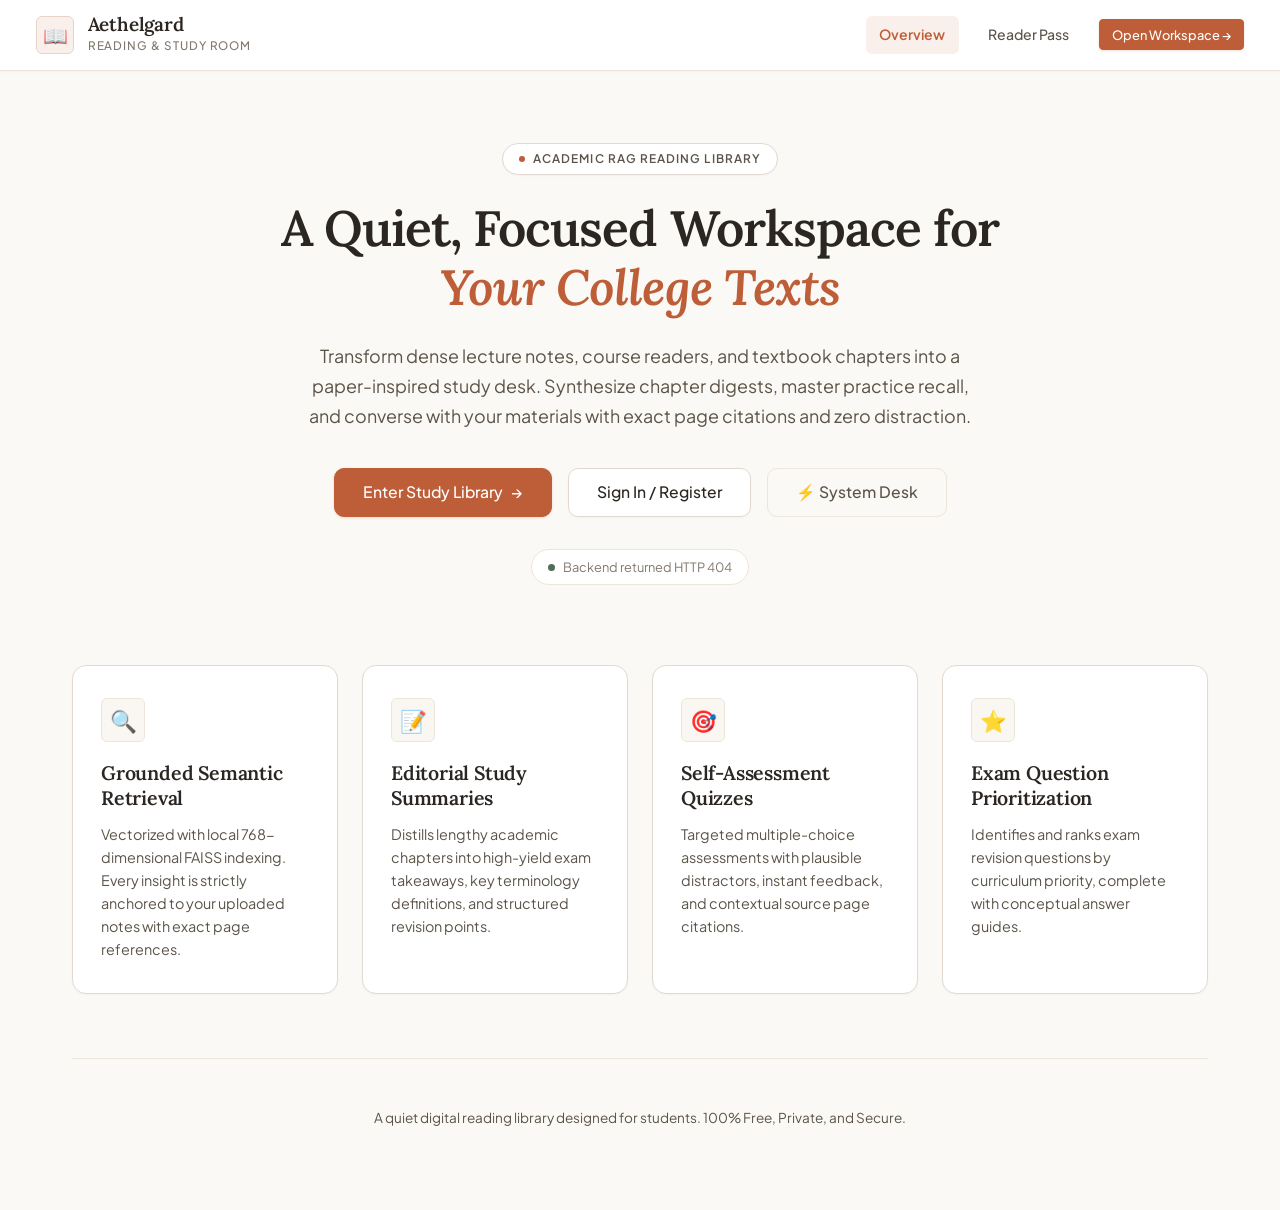
==== commit 180cb9a0: "feat(ui): redesign website with Warm Editorial Workspace aesthetic inspired by Yusun Reading Dashboa" ====
--- a/frontend/index.html
+++ b/frontend/index.html
@@ -3,35 +3,28 @@
 <head>
     <meta charset="UTF-8">
     <meta name="viewport" content="width=device-width, initial-scale=1.0">
-    <title>AI College Study Assistant — Next-Gen Academic RAG</title>
+    <title>Aethelgard — Warm Editorial Study Room & RAG Library</title>
     <link rel="stylesheet" href="css/style.css">
     <link rel="preconnect" href="https://fonts.googleapis.com">
     <link rel="preconnect" href="https://fonts.gstatic.com" crossorigin>
-    <link href="https://fonts.googleapis.com/css2?family=Plus+Jakarta+Sans:wght@300;400;500;600;700;800&family=JetBrains+Mono:wght@400;500&display=swap" rel="stylesheet">
+    <link href="https://fonts.googleapis.com/css2?family=Lora:ital,wght@0,400;0,500;0,600;0,700;1,400;1,600&family=Plus+Jakarta+Sans:wght@300;400;500;600;700&family=JetBrains+Mono:wght@400;500&display=swap" rel="stylesheet">
 </head>
 <body class="landing-body">
-    <!-- Live Wallpaper Ambient Canvas -->
-    <canvas id="bg-canvas" class="live-wallpaper-canvas" aria-hidden="true"></canvas>
-
-    <!-- Ambient Volumetric Lighting Glows -->
-    <div class="ambient-glow ambient-glow-1" aria-hidden="true"></div>
-    <div class="ambient-glow ambient-glow-2" aria-hidden="true"></div>
-
-    <!-- Navigation Header -->
+    <!-- Navigation Masthead -->
     <header class="navbar">
         <div class="logo">
             <div class="logo-icon-wrapper">
-                <span class="logo-icon">🎓</span>
+                <span class="logo-icon">📖</span>
             </div>
             <div class="logo-text-group">
-                <span class="brand-title">Aethelgard AI</span>
-                <span class="brand-subtitle">Study Assistant</span>
+                <span class="brand-title">Aethelgard</span>
+                <span class="brand-subtitle">Reading & Study Room</span>
             </div>
         </div>
         <nav>
             <a href="index.html" class="nav-link active">Overview</a>
-            <a href="login.html" class="nav-link">Account</a>
-            <a href="dashboard.html" class="btn btn-primary btn-sm">Launch Studio →</a>
+            <a href="login.html" class="nav-link">Reader Pass</a>
+            <a href="dashboard.html" class="btn btn-primary btn-sm">Open Workspace →</a>
         </nav>
     </header>
 
@@ -41,38 +34,37 @@
             <div class="hero-badge-wrapper">
                 <span class="hero-badge">
                     <span class="badge-dot"></span>
-                    <span class="badge-text">RAG-POWERED ACADEMIC RETRIEVAL ENGINE</span>
+                    <span class="badge-text">Academic RAG Reading Library</span>
                 </span>
             </div>
 
             <h1 class="hero-title">
-                Master Your College Notes with
-                <span class="gradient-text">Neural Intelligence</span>
+                A Quiet, Focused Workspace for
+                <span class="gradient-text">Your College Texts</span>
             </h1>
 
             <p class="hero-description">
-                Transform dense lecture notes, textbooks, and syllabus PDFs into an interactive study workspace.
-                Ask complex questions, synthesize study summaries, and master practice quizzes with zero hallucination and verified page citations.
+                Transform dense lecture notes, course readers, and textbook chapters into a paper-inspired study desk.
+                Synthesize chapter digests, master practice recall, and converse with your materials with exact page citations and zero distraction.
             </p>
 
             <div class="hero-actions">
-                <a href="dashboard.html" class="btn btn-primary btn-lg btn-glow">
-                    <span>Enter Study Studio</span>
-                    <span class="btn-arrow">→</span>
+                <a href="dashboard.html" class="btn btn-primary btn-lg">
+                    <span>Enter Study Library</span>
+                    <span>→</span>
                 </a>
                 <a href="login.html" class="btn btn-secondary btn-lg">
                     <span>Sign In / Register</span>
                 </a>
                 <button id="check-api-btn" class="btn btn-ghost btn-lg">
-                    <span class="pulse-icon">⚡</span>
-                    <span>System Status</span>
+                    <span>⚡ System Desk</span>
                 </button>
             </div>
 
-            <!-- API Status Card -->
+            <!-- API Status Indicator -->
             <div id="api-status-card" class="status-card">
                 <span class="status-dot"></span>
-                <span id="api-status-text">Checking backend neural services...</span>
+                <span id="api-status-text">Connecting to reading room services...</span>
             </div>
         </section>
 
@@ -80,47 +72,46 @@
         <section class="features-section">
             <div class="features-grid">
                 <div class="feature-card">
-                    <div class="feature-icon-box cyan-glow">
+                    <div class="feature-icon-box">
                         <span>🔍</span>
                     </div>
                     <h3>Grounded Semantic Retrieval</h3>
-                    <p>Vectorized with local 768-dimensional FAISS indexing. Answers are strictly grounded in your documents with exact page numbers.</p>
+                    <p>Vectorized with local 768-dimensional FAISS indexing. Every insight is strictly anchored to your uploaded notes with exact page references.</p>
                 </div>
 
                 <div class="feature-card">
-                    <div class="feature-icon-box indigo-glow">
+                    <div class="feature-icon-box">
                         <span>📝</span>
                     </div>
-                    <h3>Hierarchical Study Summaries</h3>
-                    <p>Condenses 50+ page chapters into high-yield exam takeaways, core concept cheat-sheets, and concise revision bullet points.</p>
+                    <h3>Editorial Study Summaries</h3>
+                    <p>Distills lengthy academic chapters into high-yield exam takeaways, key terminology definitions, and structured revision points.</p>
                 </div>
 
                 <div class="feature-card">
-                    <div class="feature-icon-box amber-glow">
+                    <div class="feature-icon-box">
                         <span>🎯</span>
                     </div>
-                    <h3>Interactive Practice Quizzes</h3>
-                    <p>Dynamic MCQ generation with plausible distractors, immediate scoring, correct answer explanations, and source page citations.</p>
+                    <h3>Self-Assessment Quizzes</h3>
+                    <p>Targeted multiple-choice assessments with plausible distractors, instant feedback, and contextual source page citations.</p>
                 </div>
 
                 <div class="feature-card">
-                    <div class="feature-icon-box emerald-glow">
+                    <div class="feature-icon-box">
                         <span>⭐</span>
                     </div>
                     <h3>Exam Question Prioritization</h3>
-                    <p>AI identifies and ranks exam questions by high, medium, and low priority, complete with conceptual answer guides.</p>
+                    <p>Identifies and ranks exam revision questions by curriculum priority, complete with conceptual answer guides.</p>
                 </div>
             </div>
         </section>
 
         <!-- Footer -->
         <footer class="landing-footer">
-            <p>Designed for college students. 100% Free, Private, and Secure.</p>
+            <p>A quiet digital reading library designed for students. 100% Free, Private, and Secure.</p>
         </footer>
     </main>
 
     <!-- Scripts -->
-    <script src="js/wallpaper.js"></script>
     <script src="js/main.js"></script>
 </body>
 </html>
--- a/frontend/css/style.css
+++ b/frontend/css/style.css
@@ -1,180 +1,192 @@
 /* ==========================================================================
-   AI College Study Assistant — Cinematic Next-Gen Stylesheet
-   Inspired by premium atmospheric depth, cinematic lighting & fluid motion.
+   WARM EDITORIAL WORKSPACE — DESIGN SYSTEM
+   Inspired by Reading Dashboard by Yusun on Dribbble
+   A quiet, elegant academic reading and study studio.
    ========================================================================== */
 
 /* --------------------------------------------------------------------------
-   1. Design Tokens & Theme Variables
+   1. Design Tokens & Color Palette
    -------------------------------------------------------------------------- */
 :root {
-    /* Color Palette: Deep Cosmic Obsidian & Atmospheric Tones */
-    --bg-canvas: #050811;
-    --bg-primary: #0a0f1d;
-    --bg-secondary: #0f172a;
-    --bg-card: rgba(15, 23, 42, 0.72);
-    --bg-card-hover: rgba(22, 33, 58, 0.82);
-    --bg-card-elevated: rgba(30, 41, 59, 0.75);
-    --bg-input: rgba(15, 23, 42, 0.85);
-
-    /* Text Colors */
-    --text-primary: #f8fafc;
-    --text-secondary: #94a3b8;
-    --text-muted: #64748b;
-    --text-inverse: #020617;
-
-    /* Luminous Accents & Brand Lighting */
-    --accent-indigo: #6366f1;
-    --accent-indigo-hover: #4f46e5;
-    --accent-indigo-glow: rgba(99, 102, 241, 0.35);
-
-    --accent-cyan: #06b6d4;
-    --accent-cyan-hover: #0891b2;
-    --accent-cyan-glow: rgba(6, 182, 212, 0.35);
-
-    --accent-emerald: #10b981;
-    --accent-emerald-glow: rgba(16, 185, 129, 0.3);
-
-    --accent-amber: #f59e0b;
-    --accent-amber-glow: rgba(245, 158, 11, 0.3);
-
-    --accent-rose: #f43f5e;
-    --accent-rose-glow: rgba(244, 63, 94, 0.3);
-
-    --accent-purple: #a855f7;
-
-    /* Semantic Aliases for Existing Components */
-    --accent-color: var(--accent-indigo);
-    --accent-hover: var(--accent-indigo-hover);
-    --success-color: var(--accent-emerald);
-    --danger-color: var(--accent-rose);
-    --border-color: rgba(255, 255, 255, 0.08);
-    --border-highlight: rgba(255, 255, 255, 0.18);
-    --border-accent: rgba(99, 102, 241, 0.45);
-
-    /* Shadows & Glows */
-    --shadow-subtle: 0 4px 20px -2px rgba(0, 0, 0, 0.5);
-    --shadow-card: 0 16px 40px -8px rgba(0, 0, 0, 0.65), inset 0 1px 0 rgba(255, 255, 255, 0.08);
-    --shadow-elevated: 0 25px 60px -12px rgba(0, 0, 0, 0.8), inset 0 1px 0 rgba(255, 255, 255, 0.12);
-    --shadow-glow-indigo: 0 0 35px -5px rgba(99, 102, 241, 0.45);
-    --shadow-glow-cyan: 0 0 35px -5px rgba(6, 182, 212, 0.4);
-
-    /* Radii & Transitions */
-    --radius-sm: 8px;
-    --radius-md: 12px;
-    --radius-lg: 18px;
-    --radius-full: 9999px;
-    --transition-fast: 0.18s cubic-bezier(0.4, 0, 0.2, 1);
-    --transition-smooth: 0.3s cubic-bezier(0.16, 1, 0.3, 1);
-    --transition-spring: 0.45s cubic-bezier(0.34, 1.56, 0.64, 1);
+    /* Warm Paper Canvas & Surfaces */
+    --bg-canvas: #FBF9F5;             /* Warm soft ivory paper background */
+    --bg-sidebar: #F4EFEA;            /* Warm linen/sand sidebar tint */
+    --bg-card: #FFFFFF;               /* Pure ivory paper card surface */
+    --bg-card-subtle: #FAF7F2;        /* Subtle warm card well */
+    --bg-card-muted: #F2ECE3;         /* Muted paper tray */
+    --bg-surface-hover: #F8F5EF;      /* Gentle paper hover */
+    --bg-active-item: #FAF2EB;        /* Warm terracotta-tinted selection */
+
+    /* Typography & Ink Hierarchy */
+    --text-primary: #2B2621;          /* Deep warm charcoal / espresso ink */
+    --text-secondary: #5C5449;        /* Muted warm dark brown */
+    --text-muted: #82796D;            /* Warm taupe */
+    --text-faint: #B3AAA0;            /* Faint watermark rule */
+    --text-inverse: #FAF8F5;          /* Warm ivory text on dark backgrounds */
+
+    /* Restrained Warm Editorial Accents */
+    --accent-terracotta: #BD5E38;      /* Primary: Warm terracotta / burnt sienna */
+    --accent-terracotta-hover: #A34C28;
+    --accent-terracotta-subtle: #FAF0EB;
+    --accent-terracotta-border: #E8D3C8;
+
+    --accent-sage: #536B57;            /* Calm editorial olive / sage green */
+    --accent-sage-subtle: #F1F6F2;
+    --accent-sage-border: #C8D9CB;
+
+    --accent-ochre: #A8792C;           /* Warm antique brass / ochre */
+    --accent-ochre-subtle: #FCF7EC;
+    --accent-ochre-border: #EADBBE;
+
+    --accent-rust: #A33D3D;            /* Refined warm brick red / error */
+    --accent-rust-subtle: #FDF2F2;
+    --accent-rust-border: #EFCBCB;
+
+    --accent-navy: #364B63;            /* Academic slate navy */
+    --accent-navy-subtle: #EEF3F8;
+    --accent-navy-border: #C5D5E4;
+
+    /* Delicate Paper Rules & Borders */
+    --border-hairline: #ECE5DA;        /* Subtle notebook rule */
+    --border-card: #E2DAD0;            /* Paper card boundary */
+    --border-strong: #CFC5B8;          /* Noticeable boundary */
+    --border-focus: #BD5E38;           /* Terracotta focus accent */
+
+    /* Soft Paper Shadows */
+    --shadow-paper-xs: 0 1px 2px rgba(43, 38, 33, 0.03);
+    --shadow-paper-sm: 0 1px 3px rgba(43, 38, 33, 0.05), 0 1px 2px rgba(43, 38, 33, 0.03);
+    --shadow-paper-md: 0 4px 16px rgba(43, 38, 33, 0.05), 0 1px 3px rgba(43, 38, 33, 0.03);
+    --shadow-paper-lg: 0 12px 32px rgba(43, 38, 33, 0.06), 0 2px 6px rgba(43, 38, 33, 0.03);
+
+    /* Typography Families */
+    --font-serif: "Lora", "Newsreader", "Georgia", "Times New Roman", serif;
+    --font-sans: "Plus Jakarta Sans", -apple-system, BlinkMacSystemFont, "Segoe UI", Roboto, sans-serif;
+    --font-mono: "JetBrains Mono", "SF Mono", Consolas, monospace;
+
+    /* Spacing & Radii (Soft, natural corners) */
+    --radius-xs: 4px;
+    --radius-sm: 6px;
+    --radius-md: 10px;
+    --radius-lg: 14px;
+    --radius-xl: 20px;
+    --radius-pill: 9999px;
+
+    /* Component Aliases for Compatibility */
+    --primary: var(--accent-terracotta);
+    --primary-hover: var(--accent-terracotta-hover);
+    --bg-primary: var(--bg-canvas);
+    --bg-secondary: var(--bg-card-subtle);
+    --border-color: var(--border-hairline);
 }
 
 /* --------------------------------------------------------------------------
-   2. Global Reset & Base Typography
+   2. Global Resets & Reading Rhythm
    -------------------------------------------------------------------------- */
 *, *::before, *::after {
+    box-sizing: border-box;
     margin: 0;
     padding: 0;
-    box-sizing: border-box;
 }
 
 html {
     font-size: 16px;
     scroll-behavior: smooth;
-    color-scheme: dark;
+    -webkit-font-smoothing: antialiased;
+    -moz-osx-font-smoothing: grayscale;
 }
 
 body {
+    font-family: var(--font-sans);
+    color: var(--text-primary);
     background-color: var(--bg-canvas);
-    color: var(--text-primary);
-    font-family: 'Plus Jakarta Sans', -apple-system, BlinkMacSystemFont, 'Segoe UI', Roboto, sans-serif;
+    line-height: 1.65;
     min-height: 100vh;
-    display: flex;
-    flex-direction: column;
     overflow-x: hidden;
     position: relative;
-    -webkit-font-smoothing: antialiased;
-    -moz-osx-font-smoothing: grayscale;
-}
-
-/* Monospace font styling for code and identifiers */
-code, pre, .font-mono {
-    font-family: 'JetBrains Mono', 'Fira Code', monospace;
-}
+}
+
+/* Hide or neutralize any dark canvas or ambient glows */
+.live-wallpaper-canvas,
+.ambient-glow,
+#bg-canvas {
+    display: none !important;
+}
+
+/* Selection Color */
+::selection {
+    background-color: #F6E6DA;
+    color: var(--text-primary);
+}
+
+/* Scrollbar Styling */
+::-webkit-scrollbar {
+    width: 7px;
+    height: 7px;
+}
+::-webkit-scrollbar-track {
+    background: var(--bg-canvas);
+}
+::-webkit-scrollbar-thumb {
+    background: #DDD5C7;
+    border-radius: var(--radius-pill);
+}
+::-webkit-scrollbar-thumb:hover {
+    background: #C4B9A7;
+}
+
+/* Typography Defaults */
+h1, h2, h3, h4, h5, h6 {
+    font-family: var(--font-serif);
+    color: var(--text-primary);
+    font-weight: 600;
+    line-height: 1.3;
+    letter-spacing: -0.01em;
+}
+
+h1 { font-size: 2.25rem; font-weight: 600; }
+h2 { font-size: 1.75rem; font-weight: 600; }
+h3 { font-size: 1.35rem; font-weight: 600; }
+h4 { font-size: 1.15rem; font-weight: 600; }
+
+p {
+    color: var(--text-secondary);
+    line-height: 1.68;
+}
+
+a {
+    color: var(--accent-terracotta);
+    text-decoration: none;
+    transition: color 0.15s ease;
+}
+a:hover {
+    color: var(--accent-terracotta-hover);
+}
+
+button, input, select, textarea {
+    font-family: inherit;
+    font-size: inherit;
+    color: inherit;
+}
+
+/* Helper Utilities */
+.hidden { display: none !important; }
+.text-muted { color: var(--text-muted); }
+.text-center { text-align: center; }
 
 /* --------------------------------------------------------------------------
-   3. Live Wallpaper Canvas & Volumetric Ambient Lighting
-   -------------------------------------------------------------------------- */
-.live-wallpaper-canvas {
-    position: fixed;
-    top: 0;
-    left: 0;
-    width: 100vw;
-    height: 100vh;
-    pointer-events: none;
-    z-index: 0;
-    opacity: 0.85;
-}
-
-.ambient-glow {
-    position: fixed;
-    border-radius: 50%;
-    filter: blur(120px);
-    pointer-events: none;
-    z-index: 0;
-    opacity: 0.5;
-    mix-blend-mode: screen;
-}
-
-.ambient-glow-1 {
-    width: 600px;
-    height: 600px;
-    top: -150px;
-    right: -100px;
-    background: radial-gradient(circle, rgba(99, 102, 241, 0.3) 0%, rgba(99, 102, 241, 0) 70%);
-    animation: driftGlow1 22s ease-in-out infinite alternate;
-}
-
-.ambient-glow-2 {
-    width: 550px;
-    height: 550px;
-    bottom: -120px;
-    left: -80px;
-    background: radial-gradient(circle, rgba(6, 182, 212, 0.22) 0%, rgba(6, 182, 212, 0) 70%);
-    animation: driftGlow2 26s ease-in-out infinite alternate;
-}
-
-@keyframes driftGlow1 {
-    0% { transform: translate(0, 0) scale(1); }
-    50% { transform: translate(-80px, 100px) scale(1.15); }
-    100% { transform: translate(40px, 60px) scale(0.95); }
-}
-
-@keyframes driftGlow2 {
-    0% { transform: translate(0, 0) scale(1); }
-    50% { transform: translate(100px, -70px) scale(1.2); }
-    100% { transform: translate(-50px, -40px) scale(0.9); }
-}
-
-/* --------------------------------------------------------------------------
-   4. Glassmorphic Navigation Header
+   3. Navigation & Masthead (.navbar)
    -------------------------------------------------------------------------- */
 .navbar {
     display: flex;
     justify-content: space-between;
     align-items: center;
-    padding: 0.95rem 2.5rem;
-    background: rgba(7, 10, 18, 0.75);
-    backdrop-filter: blur(20px);
-    -webkit-backdrop-filter: blur(20px);
-    border-bottom: 1px solid var(--border-color);
+    padding: 0.9rem 2.25rem;
+    background-color: var(--bg-card);
+    border-bottom: 1px solid var(--border-hairline);
     position: sticky;
     top: 0;
     z-index: 100;
-    transition: all var(--transition-smooth);
-}
-
-.navbar:hover {
-    border-bottom-color: rgba(255, 255, 255, 0.12);
+    box-shadow: var(--shadow-paper-xs);
 }
 
 .logo {
@@ -182,31 +194,23 @@
     align-items: center;
     gap: 0.85rem;
     text-decoration: none;
-    color: inherit;
-    cursor: pointer;
+    color: var(--text-primary);
 }
 
 .logo-icon-wrapper {
-    width: 40px;
-    height: 40px;
-    border-radius: var(--radius-md);
-    background: linear-gradient(135deg, rgba(99, 102, 241, 0.25) 0%, rgba(6, 182, 212, 0.2) 100%);
-    border: 1px solid rgba(129, 140, 248, 0.35);
+    width: 38px;
+    height: 38px;
+    background-color: var(--accent-terracotta-subtle);
+    border: 1px solid var(--accent-terracotta-border);
+    border-radius: var(--radius-sm);
     display: flex;
     align-items: center;
     justify-content: center;
-    box-shadow: 0 0 15px rgba(99, 102, 241, 0.25);
-    transition: all var(--transition-smooth);
-}
-
-.logo:hover .logo-icon-wrapper {
-    transform: scale(1.06) rotate(4deg);
-    border-color: rgba(129, 140, 248, 0.6);
-    box-shadow: 0 0 25px rgba(99, 102, 241, 0.45);
 }
 
 .logo-icon {
     font-size: 1.25rem;
+    line-height: 1;
 }
 
 .logo-text-group {
@@ -215,386 +219,1214 @@
 }
 
 .brand-title {
-    font-size: 1.12rem;
-    font-weight: 700;
-    letter-spacing: -0.02em;
-    background: linear-gradient(135deg, #ffffff 0%, #cbd5e1 100%);
-    -webkit-background-clip: text;
-    -webkit-text-fill-color: transparent;
+    font-family: var(--font-serif);
+    font-size: 1.18rem;
+    font-weight: 600;
+    color: var(--text-primary);
+    line-height: 1.15;
+    letter-spacing: -0.01em;
 }
 
 .brand-subtitle {
-    font-size: 0.68rem;
-    font-weight: 600;
+    font-size: 0.73rem;
+    text-transform: uppercase;
     letter-spacing: 0.08em;
-    text-transform: uppercase;
-    color: var(--accent-cyan);
-}
-
-.logo h1 {
-    font-size: 1.15rem;
-    font-weight: 700;
-    letter-spacing: -0.02em;
+    color: var(--text-muted);
+    font-weight: 500;
 }
 
 nav {
     display: flex;
     align-items: center;
-    gap: 1.25rem;
+    gap: 1rem;
 }
 
 .nav-link {
-    color: var(--text-secondary);
-    text-decoration: none;
-    font-size: 0.92rem;
+    font-size: 0.88rem;
     font-weight: 500;
+    color: var(--text-secondary);
     padding: 0.45rem 0.85rem;
     border-radius: var(--radius-sm);
-    transition: all var(--transition-fast);
-    position: relative;
+    transition: all 0.15s ease;
 }
 
 .nav-link:hover {
     color: var(--text-primary);
-    background: rgba(255, 255, 255, 0.05);
+    background-color: var(--bg-card-subtle);
 }
 
 .nav-link.active {
-    color: #ffffff;
-    background: rgba(99, 102, 241, 0.15);
-    border: 1px solid rgba(99, 102, 241, 0.25);
+    color: var(--accent-terracotta);
+    font-weight: 600;
+    background-color: var(--accent-terracotta-subtle);
 }
 
 .user-nav-box {
     display: flex;
     align-items: center;
-    gap: 0.75rem;
+    gap: 0.65rem;
+    margin-left: 0.5rem;
 }
 
 .user-profile-badge {
-    padding: 0.35rem 0.8rem;
-    background: rgba(16, 185, 129, 0.12);
-    border: 1px solid rgba(16, 185, 129, 0.3);
-    color: #34d399;
-    border-radius: var(--radius-full);
-    font-size: 0.82rem;
-    font-weight: 600;
-    display: inline-flex;
-    align-items: center;
-    gap: 0.4rem;
-}
-
-.user-profile-badge::before {
-    content: '';
-    display: inline-block;
-    width: 6px;
-    height: 6px;
-    border-radius: 50%;
-    background-color: var(--accent-emerald);
-    box-shadow: 0 0 8px var(--accent-emerald);
+    font-size: 0.8rem;
+    font-weight: 600;
+    background-color: var(--bg-sidebar);
+    color: var(--text-primary);
+    padding: 0.35rem 0.85rem;
+    border-radius: var(--radius-pill);
+    border: 1px solid var(--border-card);
 }
 
 /* --------------------------------------------------------------------------
-   5. Buttons & Interactive Controls
+   4. Buttons & Badges
    -------------------------------------------------------------------------- */
 .btn {
-    padding: 0.65rem 1.35rem;
+    display: inline-flex;
+    align-items: center;
+    justify-content: center;
+    gap: 0.5rem;
+    padding: 0.6rem 1.2rem;
+    border-radius: var(--radius-sm);
+    font-size: 0.88rem;
+    font-weight: 500;
+    cursor: pointer;
+    border: 1px solid transparent;
+    transition: all 0.15s ease;
+    text-decoration: none;
+    line-height: 1.3;
+}
+
+.btn:disabled {
+    opacity: 0.5;
+    cursor: not-allowed;
+    pointer-events: none;
+}
+
+/* Primary Button: Warm Terracotta */
+.btn-primary {
+    background-color: var(--accent-terracotta);
+    color: #FFFFFF;
+    border-color: var(--accent-terracotta);
+    box-shadow: 0 1px 3px rgba(189, 94, 56, 0.2);
+}
+.btn-primary:hover {
+    background-color: var(--accent-terracotta-hover);
+    border-color: var(--accent-terracotta-hover);
+    color: #FFFFFF;
+    box-shadow: 0 2px 6px rgba(189, 94, 56, 0.3);
+}
+
+/* Secondary Button: Paper White with Subtle Border */
+.btn-secondary {
+    background-color: var(--bg-card);
+    color: var(--text-primary);
+    border-color: var(--border-card);
+    box-shadow: var(--shadow-paper-xs);
+}
+.btn-secondary:hover {
+    background-color: var(--bg-card-subtle);
+    border-color: var(--border-strong);
+    color: var(--text-primary);
+}
+
+/* Accent Button: Sage Green */
+.btn-accent {
+    background-color: var(--accent-sage);
+    color: #FFFFFF;
+    border-color: var(--accent-sage);
+}
+.btn-accent:hover {
+    background-color: #455948;
+    color: #FFFFFF;
+}
+
+/* Warning Button: Warm Ochre */
+.btn-warning {
+    background-color: var(--accent-ochre);
+    color: #FFFFFF;
+    border-color: var(--accent-ochre);
+}
+.btn-warning:hover {
+    background-color: #916824;
+    color: #FFFFFF;
+}
+
+/* Danger Button: Brick Red */
+.btn-danger {
+    background-color: var(--bg-card);
+    color: var(--accent-rust);
+    border-color: var(--accent-rust-border);
+}
+.btn-danger:hover {
+    background-color: var(--accent-rust-subtle);
+    color: #8C2A2A;
+}
+
+/* Ghost Button: Clean transparent */
+.btn-ghost {
+    background-color: transparent;
+    color: var(--text-secondary);
+    border-color: var(--border-hairline);
+}
+.btn-ghost:hover {
+    background-color: var(--bg-card-subtle);
+    color: var(--text-primary);
+}
+
+/* Button Sizes */
+.btn-sm {
+    padding: 0.38rem 0.75rem;
+    font-size: 0.8rem;
+    border-radius: var(--radius-xs);
+}
+.btn-lg {
+    padding: 0.85rem 1.75rem;
+    font-size: 0.98rem;
     border-radius: var(--radius-md);
-    font-weight: 600;
-    font-size: 0.92rem;
-    letter-spacing: -0.01em;
+}
+.btn-block {
+    display: flex;
+    width: 100%;
+}
+.btn-icon {
+    background: none;
+    border: none;
     cursor: pointer;
-    text-decoration: none;
-    border: 1px solid transparent;
-    transition: all var(--transition-smooth);
+    padding: 0.35rem;
+    color: var(--text-muted);
+    border-radius: var(--radius-xs);
     display: inline-flex;
     align-items: center;
     justify-content: center;
-    gap: 0.55rem;
-    position: relative;
-    user-select: none;
-}
-
-.btn:active {
-    transform: scale(0.98);
-}
-
-.btn-primary {
-    background: linear-gradient(135deg, #6366f1 0%, #4f46e5 100%);
-    color: #ffffff;
-    border-color: rgba(255, 255, 255, 0.15);
-    box-shadow: 0 4px 15px rgba(99, 102, 241, 0.3);
-}
-
-.btn-primary:hover {
-    background: linear-gradient(135deg, #4f46e5 0%, #4338ca 100%);
-    box-shadow: 0 6px 25px rgba(99, 102, 241, 0.5);
-    transform: translateY(-1px);
-}
-
-.btn-glow {
-    position: relative;
-    overflow: hidden;
-}
-
-.btn-glow::after {
-    content: '';
-    position: absolute;
-    top: -50%;
-    left: -50%;
-    width: 200%;
-    height: 200%;
-    background: radial-gradient(circle, rgba(255, 255, 255, 0.25) 0%, transparent 60%);
-    opacity: 0;
-    transform: scale(0.5);
-    transition: all 0.5s ease;
-}
-
-.btn-glow:hover::after {
-    opacity: 1;
-    transform: scale(1);
-}
-
-.btn-secondary {
-    background: rgba(15, 23, 42, 0.7);
-    border: 1px solid var(--border-color);
-    color: var(--text-primary);
-    backdrop-filter: blur(12px);
-}
-
-.btn-secondary:hover {
-    background: rgba(30, 41, 59, 0.8);
-    border-color: var(--border-highlight);
-    color: #ffffff;
-    transform: translateY(-1px);
-}
-
-.btn-ghost {
-    background: transparent;
-    border: 1px solid transparent;
-    color: var(--text-secondary);
-}
-
-.btn-ghost:hover {
-    color: var(--text-primary);
-    background: rgba(255, 255, 255, 0.06);
-    border-color: var(--border-color);
-}
-
-.btn-accent {
-    background: linear-gradient(135deg, rgba(6, 182, 212, 0.9) 0%, rgba(8, 145, 178, 0.9) 100%);
-    color: #ffffff;
-    border-color: rgba(255, 255, 255, 0.2);
-    box-shadow: 0 4px 15px rgba(6, 182, 212, 0.3);
-}
-
-.btn-accent:hover {
-    box-shadow: 0 6px 25px rgba(6, 182, 212, 0.45);
-    transform: translateY(-1px);
-}
-
-.btn-warning {
-    background: linear-gradient(135deg, rgba(245, 158, 11, 0.9) 0%, rgba(217, 119, 6, 0.9) 100%);
-    color: #ffffff;
-    box-shadow: 0 4px 15px rgba(245, 158, 11, 0.3);
-}
-
-.btn-warning:hover {
-    box-shadow: 0 6px 25px rgba(245, 158, 11, 0.45);
-    transform: translateY(-1px);
-}
-
-.btn-danger {
-    background: rgba(239, 68, 68, 0.15);
-    color: #f87171;
-    border: 1px solid rgba(239, 68, 68, 0.3);
-}
-
-.btn-danger:hover {
-    background: rgba(239, 68, 68, 0.3);
-    border-color: #ef4444;
-    color: #ffffff;
-}
-
-.btn-sm {
-    padding: 0.45rem 0.95rem;
-    font-size: 0.84rem;
-    border-radius: var(--radius-sm);
-}
-
-.btn-lg {
-    padding: 0.85rem 1.85rem;
-    font-size: 1.02rem;
-    border-radius: var(--radius-md);
-}
-
-.btn-block {
-    width: 100%;
-}
-
-.btn-icon {
-    background: transparent;
-    border: none;
-    color: var(--text-muted);
-    cursor: pointer;
-    font-size: 1rem;
-    padding: 0.35rem 0.5rem;
-    border-radius: var(--radius-sm);
-    transition: all var(--transition-fast);
-}
-
+    line-height: 1;
+}
 .btn-icon:hover {
-    color: var(--accent-rose);
-    background: rgba(239, 68, 68, 0.1);
-}
-
-.btn:disabled {
-    opacity: 0.45;
-    cursor: not-allowed;
-    transform: none !important;
-    box-shadow: none !important;
-}
-
-.btn-arrow {
-    display: inline-block;
-    transition: transform var(--transition-smooth);
-}
-
-.btn:hover .btn-arrow {
-    transform: translateX(4px);
-}
-
-/* --------------------------------------------------------------------------
-   6. Badges & Micro-Pills
-   -------------------------------------------------------------------------- */
+    color: var(--text-primary);
+    background-color: var(--bg-card-subtle);
+}
+
+/* Badges: Understated, Academic Library Style */
 .badge {
-    padding: 0.3rem 0.75rem;
-    border-radius: var(--radius-full);
-    font-size: 0.76rem;
-    font-weight: 600;
-    letter-spacing: 0.02em;
     display: inline-flex;
     align-items: center;
     gap: 0.35rem;
-    text-transform: uppercase;
+    padding: 0.22rem 0.65rem;
+    font-size: 0.74rem;
+    font-weight: 500;
+    border-radius: var(--radius-pill);
+    border: 1px solid var(--border-hairline);
+    background-color: var(--bg-card-subtle);
+    color: var(--text-secondary);
+    line-height: 1.25;
 }
 
 .badge-info {
-    background: rgba(59, 130, 246, 0.12);
-    border: 1px solid rgba(59, 130, 246, 0.3);
-    color: #60a5fa;
+    background-color: var(--accent-navy-subtle);
+    color: var(--accent-navy);
+    border-color: var(--accent-navy-border);
 }
 
 .badge-accent {
-    background: rgba(99, 102, 241, 0.14);
-    border: 1px solid rgba(99, 102, 241, 0.35);
-    color: #a5b4fc;
+    background-color: var(--accent-terracotta-subtle);
+    color: var(--accent-terracotta);
+    border-color: var(--accent-terracotta-border);
 }
 
 .badge-warning {
-    background: rgba(245, 158, 11, 0.12);
-    border: 1px solid rgba(245, 158, 11, 0.3);
-    color: #fbbf24;
+    background-color: var(--accent-ochre-subtle);
+    color: var(--accent-ochre);
+    border-color: var(--accent-ochre-border);
 }
 
 .badge-purple {
-    background: rgba(168, 85, 247, 0.14);
-    border: 1px solid rgba(168, 85, 247, 0.3);
-    color: #c084fc;
+    background-color: var(--accent-sage-subtle);
+    color: var(--accent-sage);
+    border-color: var(--accent-sage-border);
+}
+
+.badge-danger {
+    background-color: var(--accent-rust-subtle);
+    color: var(--accent-rust);
+    border-color: var(--accent-rust-border);
+}
+
+.badge-secondary {
+    background-color: var(--bg-sidebar);
+    color: var(--text-secondary);
+    border-color: var(--border-card);
 }
 
 .badge-dot {
     width: 6px;
     height: 6px;
     border-radius: 50%;
-    background-color: var(--accent-cyan);
-    box-shadow: 0 0 8px var(--accent-cyan);
-    animation: pulseDot 2s infinite ease-in-out;
-}
-
-@keyframes pulseDot {
-    0%, 100% { opacity: 1; transform: scale(1); }
-    50% { opacity: 0.4; transform: scale(0.75); }
+    background-color: var(--accent-terracotta);
+    display: inline-block;
 }
 
 /* --------------------------------------------------------------------------
-   7. Hero Section & Landing Page Experience
+   5. Reading Dashboard Workspace (.dashboard-container)
+   -------------------------------------------------------------------------- */
+.dashboard-container {
+    max-width: 1440px;
+    margin: 0 auto;
+    padding: 2rem 2.25rem 4rem 2.25rem;
+}
+
+.container-header {
+    margin-bottom: 2rem;
+    padding-bottom: 1.25rem;
+    border-bottom: 1px solid var(--border-hairline);
+}
+
+.container-header h2 {
+    font-family: var(--font-serif);
+    font-size: 1.95rem;
+    color: var(--text-primary);
+    font-weight: 600;
+    letter-spacing: -0.015em;
+    margin-bottom: 0.35rem;
+}
+
+.container-header .subtitle {
+    font-size: 0.95rem;
+    color: var(--text-muted);
+    font-weight: 400;
+}
+
+/* Two-column Reading Workspace Grid: Compact Sidebar (340px) + Spacious Reading Area */
+.dashboard-grid {
+    display: grid;
+    grid-template-columns: 340px 1fr;
+    gap: 1.75rem;
+    align-items: start;
+}
+
+/* Paper Card Foundation */
+.card {
+    background-color: var(--bg-card);
+    border: 1px solid var(--border-card);
+    border-radius: var(--radius-lg);
+    padding: 1.5rem;
+    box-shadow: var(--shadow-paper-sm);
+    position: relative;
+}
+
+.card-header {
+    display: flex;
+    justify-content: space-between;
+    align-items: center;
+    margin-bottom: 1.25rem;
+    padding-bottom: 0.85rem;
+    border-bottom: 1px solid var(--border-hairline);
+}
+
+.card-header h3 {
+    font-family: var(--font-serif);
+    font-size: 1.25rem;
+    font-weight: 600;
+    color: var(--text-primary);
+}
+
+.card-header h4 {
+    font-family: var(--font-serif);
+    font-size: 1.05rem;
+    font-weight: 600;
+    color: var(--text-primary);
+}
+
+/* --------------------------------------------------------------------------
+   6. Sidebar: Document Intake & Study Library (.upload-card)
+   -------------------------------------------------------------------------- */
+.upload-card {
+    background-color: var(--bg-sidebar);
+    border-color: var(--border-card);
+    display: flex;
+    flex-direction: column;
+    gap: 1.25rem;
+}
+
+/* Paper Upload Tray */
+.upload-dropzone {
+    border: 1.5px dashed var(--border-strong);
+    background-color: var(--bg-card);
+    border-radius: var(--radius-md);
+    padding: 1.75rem 1.25rem;
+    text-align: center;
+    cursor: pointer;
+    transition: all 0.2s ease;
+    display: flex;
+    flex-direction: column;
+    align-items: center;
+    justify-content: center;
+    gap: 0.5rem;
+}
+
+.upload-dropzone:hover,
+.upload-dropzone.dragover {
+    border-color: var(--accent-terracotta);
+    background-color: var(--accent-terracotta-subtle);
+}
+
+.upload-icon {
+    font-size: 2rem;
+    line-height: 1;
+    margin-bottom: 0.25rem;
+    opacity: 0.85;
+}
+
+.dropzone-text {
+    font-size: 0.88rem;
+    font-weight: 500;
+    color: var(--text-primary);
+}
+
+.dropzone-text .highlight {
+    color: var(--accent-terracotta);
+    text-decoration: underline;
+    font-weight: 600;
+}
+
+.dropzone-subtext {
+    font-size: 0.75rem;
+    color: var(--text-muted);
+}
+
+.file-input-hidden {
+    display: none;
+}
+
+/* Selected File Bar */
+.selected-file-info {
+    display: flex;
+    align-items: center;
+    gap: 0.6rem;
+    background-color: var(--bg-card);
+    border: 1px solid var(--border-card);
+    border-radius: var(--radius-sm);
+    padding: 0.65rem 0.85rem;
+    font-size: 0.85rem;
+}
+
+.file-name {
+    flex: 1;
+    overflow: hidden;
+    text-overflow: ellipsis;
+    white-space: nowrap;
+    font-weight: 500;
+    color: var(--text-primary);
+}
+
+.file-size {
+    color: var(--text-muted);
+    font-size: 0.78rem;
+}
+
+/* Status Notifications & Alerts */
+.status-box {
+    display: flex;
+    align-items: flex-start;
+    gap: 0.75rem;
+    padding: 0.85rem 1rem;
+    border-radius: var(--radius-sm);
+    background-color: var(--bg-card);
+    border: 1px solid var(--border-card);
+    font-size: 0.85rem;
+}
+
+.status-box.success {
+    background-color: var(--accent-sage-subtle);
+    border-color: var(--accent-sage-border);
+    color: var(--accent-sage);
+}
+
+.status-box.error {
+    background-color: var(--accent-rust-subtle);
+    border-color: var(--accent-rust-border);
+    color: var(--accent-rust);
+}
+
+.status-title {
+    font-weight: 600;
+    color: var(--text-primary);
+    margin-bottom: 0.15rem;
+}
+
+.status-details {
+    color: var(--text-secondary);
+    font-size: 0.8rem;
+    line-height: 1.4;
+}
+
+/* Book-Inspired Study Library Shelf */
+.doc-library-section {
+    margin-top: 0.5rem;
+}
+
+.doc-list {
+    display: flex;
+    flex-direction: column;
+    gap: 0.65rem;
+    max-height: 520px;
+    overflow-y: auto;
+    padding-right: 0.25rem;
+}
+
+/* Book Item Card */
+.doc-item {
+    background-color: var(--bg-card);
+    border: 1px solid var(--border-card);
+    border-radius: var(--radius-md);
+    padding: 0.85rem 1rem;
+    transition: all 0.15s ease;
+    display: flex;
+    flex-direction: column;
+    gap: 0.6rem;
+    box-shadow: var(--shadow-paper-xs);
+    position: relative;
+    border-left: 3.5px solid var(--border-strong);
+}
+
+.doc-item:hover {
+    border-color: var(--border-strong);
+    background-color: var(--bg-surface-hover);
+    box-shadow: var(--shadow-paper-sm);
+}
+
+.doc-item.active {
+    background-color: var(--bg-active-item);
+    border-color: var(--accent-terracotta-border);
+    border-left: 3.5px solid var(--accent-terracotta);
+}
+
+.doc-item-title {
+    display: flex;
+    align-items: center;
+    gap: 0.5rem;
+    font-size: 0.88rem;
+    font-weight: 600;
+    color: var(--text-primary);
+    overflow: hidden;
+    text-overflow: ellipsis;
+    white-space: nowrap;
+}
+
+.doc-item-meta {
+    display: flex;
+    align-items: center;
+    gap: 0.5rem;
+    font-size: 0.75rem;
+    color: var(--text-muted);
+    font-family: var(--font-sans);
+}
+
+.doc-item-actions {
+    display: flex;
+    gap: 0.35rem;
+    flex-wrap: wrap;
+    align-items: center;
+    margin-top: 0.2rem;
+}
+
+.doc-item-actions .btn {
+    font-size: 0.74rem;
+    padding: 0.25rem 0.55rem;
+}
+
+/* --------------------------------------------------------------------------
+   7. Main Reading Area: Extracted Viewer & Study Views (.results-card)
+   -------------------------------------------------------------------------- */
+.results-card {
+    background-color: var(--bg-card);
+    min-height: 640px;
+}
+
+.stats-badges {
+    display: flex;
+    gap: 0.45rem;
+    flex-wrap: wrap;
+}
+
+/* Empty State Placeholder */
+.empty-results-state {
+    text-align: center;
+    padding: 4.5rem 2rem;
+    color: var(--text-muted);
+}
+
+.empty-icon {
+    font-size: 2.75rem;
+    opacity: 0.6;
+    margin-bottom: 0.85rem;
+    display: block;
+}
+
+.empty-results-state h4 {
+    font-family: var(--font-serif);
+    font-size: 1.35rem;
+    color: var(--text-primary);
+    margin-bottom: 0.4rem;
+}
+
+.empty-results-state p {
+    max-width: 420px;
+    margin: 0 auto;
+    font-size: 0.9rem;
+    color: var(--text-secondary);
+}
+
+/* Active Document Meta Bar */
+.doc-meta-bar {
+    display: flex;
+    justify-content: space-between;
+    align-items: center;
+    padding: 0.85rem 1.15rem;
+    background-color: var(--bg-card-subtle);
+    border: 1px solid var(--border-hairline);
+    border-radius: var(--radius-md);
+    margin-bottom: 1.25rem;
+    gap: 1rem;
+    flex-wrap: wrap;
+}
+
+.doc-meta-bar strong {
+    font-family: var(--font-serif);
+    font-size: 1.1rem;
+    color: var(--text-primary);
+    display: block;
+}
+
+/* Clean Editorial View Tabs */
+.view-tabs {
+    display: flex;
+    gap: 0.35rem;
+    border-bottom: 1px solid var(--border-hairline);
+    margin-bottom: 1.5rem;
+    overflow-x: auto;
+    padding-bottom: 1px;
+}
+
+.tab-btn {
+    background: none;
+    border: none;
+    border-bottom: 2px solid transparent;
+    padding: 0.65rem 1rem;
+    font-size: 0.88rem;
+    font-weight: 500;
+    color: var(--text-muted);
+    cursor: pointer;
+    transition: all 0.15s ease;
+    white-space: nowrap;
+    border-radius: var(--radius-xs) var(--radius-xs) 0 0;
+}
+
+.tab-btn:hover {
+    color: var(--text-primary);
+    background-color: var(--bg-card-subtle);
+}
+
+.tab-btn.active {
+    color: var(--accent-terracotta);
+    font-weight: 600;
+    border-bottom-color: var(--accent-terracotta);
+    background-color: transparent;
+}
+
+/* Tab Content Areas */
+.tab-content {
+    display: none;
+    animation: fadeIn 0.15s ease;
+}
+
+.tab-content.active {
+    display: block;
+}
+
+@keyframes fadeIn {
+    from { opacity: 0; transform: translateY(3px); }
+    to { opacity: 1; transform: translateY(0); }
+}
+
+/* --------------------------------------------------------------------------
+   8. Study Summary View (#summary-view)
+   -------------------------------------------------------------------------- */
+.summary-empty-prompt {
+    text-align: center;
+    padding: 3rem 1.5rem;
+    background-color: var(--bg-card-subtle);
+    border: 1px dashed var(--border-card);
+    border-radius: var(--radius-md);
+    color: var(--text-secondary);
+}
+
+.summary-toolbar {
+    display: flex;
+    justify-content: space-between;
+    align-items: center;
+    padding-bottom: 0.85rem;
+    margin-bottom: 1.25rem;
+    border-bottom: 1px solid var(--border-hairline);
+}
+
+.summary-text-body {
+    background-color: var(--bg-card);
+    color: var(--text-primary);
+    line-height: 1.8;
+    font-size: 1rem;
+    max-width: 820px;
+    margin: 0 auto;
+    padding: 1rem 0;
+}
+
+/* Markdown Reading Typography */
+.markdown-body h1,
+.markdown-body h2,
+.markdown-body h3,
+.markdown-body h4 {
+    font-family: var(--font-serif);
+    color: var(--text-primary);
+    margin: 1.5rem 0 0.6rem 0;
+    font-weight: 600;
+}
+
+.markdown-body h1 { font-size: 1.6rem; border-bottom: 1px solid var(--border-hairline); padding-bottom: 0.4rem; }
+.markdown-body h2 { font-size: 1.35rem; }
+.markdown-body h3 { font-size: 1.15rem; }
+
+.markdown-body p {
+    margin-bottom: 1.15rem;
+    color: var(--text-secondary);
+    line-height: 1.8;
+}
+
+.markdown-body ul,
+.markdown-body ol {
+    margin: 0.85rem 0 1.25rem 1.5rem;
+    color: var(--text-secondary);
+}
+
+.markdown-body li {
+    margin-bottom: 0.45rem;
+    line-height: 1.65;
+}
+
+.markdown-body strong {
+    color: var(--text-primary);
+    font-weight: 600;
+}
+
+.markdown-body blockquote {
+    border-left: 3px solid var(--accent-terracotta);
+    padding: 0.65rem 1rem;
+    margin: 1.25rem 0;
+    background-color: var(--bg-card-subtle);
+    color: var(--text-secondary);
+    font-style: italic;
+    border-radius: 0 var(--radius-sm) var(--radius-sm) 0;
+}
+
+.markdown-body code {
+    font-family: var(--font-mono);
+    font-size: 0.85em;
+    background-color: var(--bg-card-subtle);
+    color: var(--text-primary);
+    padding: 0.15rem 0.4rem;
+    border-radius: var(--radius-xs);
+    border: 1px solid var(--border-hairline);
+}
+
+/* Source Reference Tags */
+.sources-container {
+    background-color: var(--bg-card-subtle);
+    border: 1px solid var(--border-hairline);
+    border-radius: var(--radius-md);
+    padding: 0.85rem 1rem;
+    margin-top: 1.5rem;
+}
+
+.sources-label {
+    font-size: 0.8rem;
+    font-weight: 600;
+    color: var(--text-primary);
+    display: block;
+    margin-bottom: 0.4rem;
+    text-transform: uppercase;
+    letter-spacing: 0.05em;
+}
+
+.source-tag, .source-badge {
+    display: inline-flex;
+    align-items: center;
+    background-color: var(--bg-card);
+    border: 1px solid var(--border-card);
+    color: var(--text-secondary);
+    font-size: 0.76rem;
+    padding: 0.25rem 0.6rem;
+    border-radius: var(--radius-xs);
+    font-family: var(--font-mono);
+}
+
+/* --------------------------------------------------------------------------
+   9. Practice MCQs & Quiz View (#mcqs-view)
+   -------------------------------------------------------------------------- */
+.mcq-config-bar {
+    display: flex;
+    justify-content: space-between;
+    align-items: center;
+    background-color: var(--bg-card-subtle);
+    border: 1px solid var(--border-hairline);
+    border-radius: var(--radius-md);
+    padding: 0.85rem 1.15rem;
+    gap: 1rem;
+    flex-wrap: wrap;
+    margin-bottom: 1.25rem;
+}
+
+.mcq-config-inputs {
+    display: flex;
+    gap: 1.25rem;
+    align-items: center;
+    flex-wrap: wrap;
+}
+
+.config-group {
+    display: flex;
+    align-items: center;
+    gap: 0.5rem;
+}
+
+.config-group label {
+    font-size: 0.82rem;
+    font-weight: 500;
+    color: var(--text-secondary);
+}
+
+.form-select {
+    padding: 0.42rem 0.85rem;
+    background-color: var(--bg-card);
+    border: 1px solid var(--border-card);
+    border-radius: var(--radius-xs);
+    font-size: 0.85rem;
+    color: var(--text-primary);
+    cursor: pointer;
+    outline: none;
+    transition: border-color 0.15s ease;
+}
+
+.form-select:focus {
+    border-color: var(--accent-terracotta);
+}
+
+/* Quiz Card & Progress */
+.quiz-wrapper {
+    max-width: 780px;
+    margin: 0 auto;
+}
+
+.quiz-header {
+    display: flex;
+    justify-content: space-between;
+    align-items: center;
+    margin-bottom: 1rem;
+    padding-bottom: 0.65rem;
+    border-bottom: 1px solid var(--border-hairline);
+}
+
+.quiz-progress-text {
+    font-family: var(--font-serif);
+    font-size: 1.05rem;
+    font-weight: 600;
+    color: var(--text-primary);
+}
+
+.quiz-score-badge {
+    background-color: var(--accent-sage-subtle);
+    color: var(--accent-sage);
+    border: 1px solid var(--accent-sage-border);
+    font-weight: 600;
+    font-size: 0.82rem;
+    padding: 0.25rem 0.75rem;
+    border-radius: var(--radius-pill);
+}
+
+.quiz-question-card {
+    background-color: var(--bg-card);
+    border: 1px solid var(--border-card);
+    border-radius: var(--radius-lg);
+    padding: 1.75rem;
+    box-shadow: var(--shadow-paper-xs);
+}
+
+.quiz-question-title {
+    font-family: var(--font-serif);
+    font-size: 1.2rem;
+    font-weight: 600;
+    color: var(--text-primary);
+    line-height: 1.45;
+    margin-bottom: 1.35rem;
+}
+
+.quiz-options-container {
+    display: flex;
+    flex-direction: column;
+    gap: 0.75rem;
+    margin-bottom: 1.5rem;
+}
+
+/* Quiz Option Button */
+.quiz-option-btn {
+    display: flex;
+    align-items: center;
+    gap: 0.85rem;
+    width: 100%;
+    padding: 0.85rem 1.15rem;
+    background-color: var(--bg-card);
+    border: 1px solid var(--border-card);
+    border-radius: var(--radius-md);
+    cursor: pointer;
+    text-align: left;
+    transition: all 0.15s ease;
+    font-size: 0.92rem;
+    color: var(--text-primary);
+}
+
+.quiz-option-btn:hover:not(:disabled) {
+    background-color: var(--bg-card-subtle);
+    border-color: var(--border-strong);
+}
+
+.quiz-option-btn.selected {
+    background-color: var(--accent-terracotta-subtle);
+    border-color: var(--accent-terracotta);
+    color: var(--accent-terracotta);
+}
+
+.quiz-option-btn.correct {
+    background-color: var(--accent-sage-subtle) !important;
+    border-color: var(--accent-sage) !important;
+    color: var(--accent-sage) !important;
+}
+
+.quiz-option-btn.incorrect {
+    background-color: var(--accent-rust-subtle) !important;
+    border-color: var(--accent-rust) !important;
+    color: var(--accent-rust) !important;
+}
+
+.quiz-option-letter {
+    width: 26px;
+    height: 26px;
+    border-radius: 50%;
+    background-color: var(--bg-sidebar);
+    color: var(--text-secondary);
+    display: flex;
+    align-items: center;
+    justify-content: center;
+    font-size: 0.8rem;
+    font-weight: 600;
+    flex-shrink: 0;
+}
+
+.quiz-option-btn.selected .quiz-option-letter {
+    background-color: var(--accent-terracotta);
+    color: #FFFFFF;
+}
+
+.quiz-feedback-box {
+    background-color: var(--bg-card-subtle);
+    border: 1px solid var(--border-card);
+    border-radius: var(--radius-md);
+    padding: 1rem 1.25rem;
+    margin-bottom: 1.5rem;
+}
+
+.quiz-feedback-box.correct {
+    background-color: var(--accent-sage-subtle);
+    border-color: var(--accent-sage-border);
+}
+
+.quiz-feedback-box.incorrect {
+    background-color: var(--accent-rust-subtle);
+    border-color: var(--accent-rust-border);
+}
+
+.feedback-header {
+    display: flex;
+    align-items: center;
+    gap: 0.5rem;
+    margin-bottom: 0.4rem;
+}
+
+.feedback-explanation {
+    font-size: 0.88rem;
+    color: var(--text-secondary);
+    line-height: 1.55;
+    margin-bottom: 0.5rem;
+}
+
+.feedback-source {
+    font-size: 0.78rem;
+    color: var(--text-muted);
+}
+
+.quiz-nav-bar {
+    display: flex;
+    justify-content: space-between;
+    align-items: center;
+    border-top: 1px solid var(--border-hairline);
+    padding-top: 1rem;
+}
+
+/* --------------------------------------------------------------------------
+   10. Important Exam Questions View (#questions-view)
+   -------------------------------------------------------------------------- */
+.questions-content-wrapper {
+    max-width: 820px;
+    margin: 0 auto;
+}
+
+.questions-list-container {
+    display: flex;
+    flex-direction: column;
+    gap: 1.5rem;
+}
+
+.priority-group {
+    background-color: var(--bg-card-subtle);
+    border: 1px solid var(--border-card);
+    border-radius: var(--radius-md);
+    padding: 1.25rem;
+}
+
+.question-card {
+    background-color: var(--bg-card);
+    border: 1px solid var(--border-card);
+    border-radius: var(--radius-sm);
+    padding: 1.15rem;
+    margin-top: 0.75rem;
+    box-shadow: var(--shadow-paper-xs);
+}
+
+/* --------------------------------------------------------------------------
+   11. Document Chunks & Page Reader Views
+   -------------------------------------------------------------------------- */
+.chunks-container,
+.pages-container {
+    display: flex;
+    flex-direction: column;
+    gap: 1rem;
+    max-height: 600px;
+    overflow-y: auto;
+    padding-right: 0.5rem;
+}
+
+.chunk-card,
+.page-card {
+    background-color: var(--bg-card);
+    border: 1px solid var(--border-card);
+    border-radius: var(--radius-md);
+    padding: 1.25rem;
+    box-shadow: var(--shadow-paper-xs);
+}
+
+.chunk-header,
+.page-header {
+    display: flex;
+    justify-content: space-between;
+    align-items: center;
+    margin-bottom: 0.65rem;
+    padding-bottom: 0.45rem;
+    border-bottom: 1px solid var(--border-hairline);
+    font-size: 0.8rem;
+    color: var(--text-muted);
+}
+
+.chunk-body,
+.page-body {
+    font-size: 0.92rem;
+    line-height: 1.7;
+    color: var(--text-secondary);
+    white-space: pre-wrap;
+    word-break: break-word;
+}
+
+.full-text-area {
+    width: 100%;
+    height: 480px;
+    padding: 1.25rem;
+    background-color: var(--bg-card-subtle);
+    border: 1px solid var(--border-card);
+    border-radius: var(--radius-md);
+    font-family: var(--font-sans);
+    font-size: 0.92rem;
+    line-height: 1.7;
+    color: var(--text-primary);
+    resize: vertical;
+    outline: none;
+}
+
+.full-text-area:focus {
+    border-color: var(--accent-terracotta);
+}
+
+/* --------------------------------------------------------------------------
+   12. AI Study Assistant Q&A / Ask RAG Desk (#search-section)
+   -------------------------------------------------------------------------- */
+.search-card {
+    background-color: var(--bg-card);
+    border: 1px solid var(--border-card);
+    margin-top: 2rem;
+}
+
+.search-input-group {
+    display: flex;
+    gap: 0.75rem;
+    align-items: center;
+}
+
+.search-input-group input {
+    flex: 1;
+    padding: 0.75rem 1.15rem;
+    background-color: var(--bg-card-subtle);
+    border: 1px solid var(--border-card);
+    border-radius: var(--radius-sm);
+    font-size: 0.92rem;
+    color: var(--text-primary);
+    outline: none;
+    transition: border-color 0.15s ease;
+}
+
+.search-input-group input:focus {
+    border-color: var(--accent-terracotta);
+    background-color: var(--bg-card);
+}
+
+/* AI Answer Display Card */
+.ai-answer-card {
+    background-color: var(--bg-card-subtle);
+    border: 1px solid var(--border-card);
+    border-left: 4px solid var(--accent-terracotta);
+    border-radius: var(--radius-md);
+    padding: 1.5rem;
+}
+
+.ai-answer-header {
+    display: flex;
+    justify-content: space-between;
+    align-items: center;
+    margin-bottom: 0.85rem;
+    padding-bottom: 0.5rem;
+    border-bottom: 1px solid var(--border-hairline);
+}
+
+.ai-answer-header strong {
+    font-family: var(--font-serif);
+    font-size: 1.1rem;
+    color: var(--text-primary);
+}
+
+.ai-answer-body {
+    font-size: 0.96rem;
+    line-height: 1.75;
+    color: var(--text-primary);
+}
+
+/* Conversation History */
+.chat-history-wrapper {
+    display: flex;
+    flex-direction: column;
+    gap: 1rem;
+    max-height: 480px;
+    overflow-y: auto;
+    padding: 0.5rem;
+}
+
+.chat-message {
+    padding: 1rem 1.25rem;
+    border-radius: var(--radius-md);
+    max-width: 85%;
+    font-size: 0.92rem;
+    line-height: 1.65;
+}
+
+.chat-message.user {
+    align-self: flex-end;
+    background-color: var(--accent-terracotta-subtle);
+    color: var(--text-primary);
+    border: 1px solid var(--accent-terracotta-border);
+}
+
+.chat-message.assistant {
+    align-self: flex-start;
+    background-color: var(--bg-card-subtle);
+    color: var(--text-primary);
+    border: 1px solid var(--border-card);
+}
+
+/* --------------------------------------------------------------------------
+   13. Landing Page Overview (.landing-body)
    -------------------------------------------------------------------------- */
 .landing-body {
     background-color: var(--bg-canvas);
 }
 
 .hero-container {
-    max-width: 1240px;
+    max-width: 1200px;
     margin: 0 auto;
     padding: 4.5rem 2rem 5rem 2rem;
-    position: relative;
-    z-index: 10;
-    display: flex;
-    flex-direction: column;
-    align-items: center;
 }
 
 .hero-section {
     text-align: center;
-    max-width: 860px;
+    max-width: 820px;
     margin: 0 auto 5rem auto;
-    animation: fadeInElevate 0.9s var(--transition-smooth) backwards;
 }
 
 .hero-badge-wrapper {
-    display: flex;
-    justify-content: center;
-    margin-bottom: 1.75rem;
+    margin-bottom: 1.5rem;
 }
 
 .hero-badge {
     display: inline-flex;
     align-items: center;
-    gap: 0.6rem;
-    padding: 0.45rem 1.15rem;
-    border-radius: var(--radius-full);
-    background: rgba(15, 23, 42, 0.8);
-    border: 1px solid rgba(255, 255, 255, 0.1);
-    box-shadow: 0 4px 20px rgba(0, 0, 0, 0.4);
-    backdrop-filter: blur(12px);
-    transition: all var(--transition-smooth);
-}
-
-.hero-badge:hover {
-    border-color: rgba(99, 102, 241, 0.5);
-    box-shadow: 0 0 25px rgba(99, 102, 241, 0.25);
+    gap: 0.5rem;
+    background-color: var(--bg-card);
+    border: 1px solid var(--border-card);
+    padding: 0.35rem 1rem;
+    border-radius: var(--radius-pill);
+    box-shadow: var(--shadow-paper-xs);
 }
 
 .badge-text {
-    font-size: 0.76rem;
-    font-weight: 700;
-    letter-spacing: 0.12em;
-    color: #e2e8f0;
+    font-size: 0.74rem;
+    text-transform: uppercase;
+    letter-spacing: 0.09em;
+    color: var(--text-secondary);
+    font-weight: 600;
 }
 
 .hero-title {
-    font-size: clamp(2.5rem, 5.5vw, 4.2rem);
-    font-weight: 800;
-    letter-spacing: -0.035em;
-    line-height: 1.12;
+    font-family: var(--font-serif);
+    font-size: 3.1rem;
+    font-weight: 600;
+    line-height: 1.18;
+    color: var(--text-primary);
     margin-bottom: 1.5rem;
-    color: #ffffff;
+    letter-spacing: -0.02em;
 }
 
 .gradient-text {
-    background: linear-gradient(135deg, #ffffff 0%, #cbd5e1 35%, #818cf8 70%, #06b6d4 100%);
-    -webkit-background-clip: text;
-    -webkit-text-fill-color: transparent;
-    display: inline-block;
+    color: var(--accent-terracotta);
+    font-style: italic;
 }
 
 .hero-description {
-    font-size: clamp(1.05rem, 1.8vw, 1.25rem);
-    line-height: 1.65;
-    color: var(--text-secondary);
-    margin-bottom: 2.75rem;
-    max-width: 720px;
+    font-size: 1.12rem;
+    color: var(--text-secondary);
+    line-height: 1.7;
+    margin-bottom: 2.25rem;
+    max-width: 680px;
     margin-left: auto;
     margin-right: auto;
 }
@@ -603,47 +1435,32 @@
     display: flex;
     justify-content: center;
     align-items: center;
-    gap: 1.15rem;
+    gap: 1rem;
     flex-wrap: wrap;
-    margin-bottom: 2.5rem;
-}
-
-/* Status Card Indicator */
+    margin-bottom: 2rem;
+}
+
 .status-card {
     display: inline-flex;
     align-items: center;
-    gap: 0.75rem;
-    padding: 0.6rem 1.2rem;
-    background: rgba(15, 23, 42, 0.65);
-    border: 1px solid rgba(255, 255, 255, 0.08);
-    border-radius: var(--radius-full);
-    font-size: 0.85rem;
-    color: var(--text-secondary);
-    backdrop-filter: blur(12px);
-    transition: all var(--transition-smooth);
+    gap: 0.5rem;
+    padding: 0.4rem 1rem;
+    background-color: var(--bg-card);
+    border: 1px solid var(--border-hairline);
+    border-radius: var(--radius-pill);
+    font-size: 0.8rem;
+    color: var(--text-muted);
 }
 
 .status-dot {
-    width: 8px;
-    height: 8px;
+    width: 7px;
+    height: 7px;
     border-radius: 50%;
-    background-color: #94a3b8;
-    transition: all 0.3s ease;
-}
-
-.status-card.active .status-dot {
-    background-color: var(--accent-emerald);
-    box-shadow: 0 0 10px var(--accent-emerald);
-}
-
-.status-card.error .status-dot {
-    background-color: var(--accent-rose);
-    box-shadow: 0 0 10px var(--accent-rose);
-}
-
-/* Features Grid */
+    background-color: var(--accent-sage);
+}
+
+/* Feature Pillars Grid */
 .features-section {
-    width: 100%;
     margin-bottom: 4rem;
 }
 
@@ -654,133 +1471,82 @@
 }
 
 .feature-card {
-    background: var(--bg-card);
-    border: 1px solid var(--border-color);
+    background-color: var(--bg-card);
+    border: 1px solid var(--border-card);
     border-radius: var(--radius-lg);
-    padding: 2.25rem 1.75rem;
-    backdrop-filter: blur(16px);
-    -webkit-backdrop-filter: blur(16px);
-    box-shadow: var(--shadow-card);
-    transition: all var(--transition-smooth);
-    position: relative;
-    overflow: hidden;
-}
-
-.feature-card::before {
-    content: '';
-    position: absolute;
-    top: 0;
-    left: 0;
-    right: 0;
-    height: 1px;
-    background: linear-gradient(90deg, transparent, rgba(255, 255, 255, 0.15), transparent);
+    padding: 2rem 1.75rem;
+    box-shadow: var(--shadow-paper-xs);
+    transition: all 0.2s ease;
+    display: flex;
+    flex-direction: column;
+    gap: 0.75rem;
 }
 
 .feature-card:hover {
-    transform: translateY(-5px);
-    background: var(--bg-card-hover);
-    border-color: rgba(255, 255, 255, 0.16);
-    box-shadow: var(--shadow-elevated), 0 0 30px rgba(99, 102, 241, 0.15);
+    border-color: var(--border-strong);
+    box-shadow: var(--shadow-paper-sm);
+    transform: translateY(-2px);
 }
 
 .feature-icon-box {
-    width: 52px;
-    height: 52px;
-    border-radius: var(--radius-md);
+    width: 44px;
+    height: 44px;
+    background-color: var(--bg-card-subtle);
+    border: 1px solid var(--border-hairline);
+    border-radius: var(--radius-sm);
     display: flex;
     align-items: center;
     justify-content: center;
-    font-size: 1.5rem;
-    margin-bottom: 1.35rem;
-}
-
-.cyan-glow {
-    background: rgba(6, 182, 212, 0.12);
-    border: 1px solid rgba(6, 182, 212, 0.3);
-    box-shadow: 0 0 20px rgba(6, 182, 212, 0.2);
-}
-
-.indigo-glow {
-    background: rgba(99, 102, 241, 0.12);
-    border: 1px solid rgba(99, 102, 241, 0.3);
-    box-shadow: 0 0 20px rgba(99, 102, 241, 0.2);
-}
-
-.amber-glow {
-    background: rgba(245, 158, 11, 0.12);
-    border: 1px solid rgba(245, 158, 11, 0.3);
-    box-shadow: 0 0 20px rgba(245, 158, 11, 0.2);
-}
-
-.emerald-glow {
-    background: rgba(16, 185, 129, 0.12);
-    border: 1px solid rgba(16, 185, 129, 0.3);
-    box-shadow: 0 0 20px rgba(16, 185, 129, 0.2);
+    font-size: 1.35rem;
+    margin-bottom: 0.35rem;
 }
 
 .feature-card h3 {
-    font-size: 1.18rem;
-    font-weight: 700;
-    margin-bottom: 0.65rem;
-    letter-spacing: -0.01em;
-    color: #ffffff;
+    font-family: var(--font-serif);
+    font-size: 1.22rem;
+    color: var(--text-primary);
 }
 
 .feature-card p {
-    font-size: 0.92rem;
+    font-size: 0.9rem;
+    color: var(--text-secondary);
     line-height: 1.6;
-    color: var(--text-secondary);
 }
 
 .landing-footer {
     text-align: center;
-    padding-top: 2rem;
-    border-top: 1px solid var(--border-color);
-    width: 100%;
+    padding-top: 3rem;
+    border-top: 1px solid var(--border-hairline);
     color: var(--text-muted);
     font-size: 0.85rem;
 }
 
 /* --------------------------------------------------------------------------
-   8. Authentication Layout & Forms
+   14. Authentication / Reader Pass (.auth-body)
    -------------------------------------------------------------------------- */
 .auth-body {
     background-color: var(--bg-canvas);
     display: flex;
+    flex-direction: column;
+    min-height: 100vh;
+}
+
+.auth-wrapper {
+    flex: 1;
+    display: flex;
     align-items: center;
     justify-content: center;
-    min-height: 100vh;
-    padding: 2rem;
-}
-
-.auth-wrapper {
+    padding: 3rem 1.5rem;
+}
+
+.auth-card {
     width: 100%;
-    max-width: 440px;
-    position: relative;
-    z-index: 10;
-    animation: fadeInElevate 0.6s var(--transition-smooth) backwards;
-}
-
-.auth-card {
-    background: rgba(15, 23, 42, 0.82);
-    border: 1px solid rgba(255, 255, 255, 0.1);
-    border-radius: var(--radius-lg);
-    padding: 2.75rem 2.25rem;
-    backdrop-filter: blur(24px);
-    -webkit-backdrop-filter: blur(24px);
-    box-shadow: var(--shadow-elevated), 0 0 40px rgba(99, 102, 241, 0.12);
-    position: relative;
-    overflow: hidden;
-}
-
-.auth-card::before {
-    content: '';
-    position: absolute;
-    top: 0;
-    left: 0;
-    right: 0;
-    height: 2px;
-    background: linear-gradient(90deg, #6366f1, #06b6d4, #a855f7);
+    max-width: 420px;
+    background-color: var(--bg-card);
+    border: 1px solid var(--border-card);
+    border-radius: var(--radius-xl);
+    padding: 2.5rem 2.25rem;
+    box-shadow: var(--shadow-paper-md);
 }
 
 .auth-header {
@@ -789,16 +1555,15 @@
 }
 
 .auth-header h2 {
-    font-size: 1.55rem;
-    font-weight: 700;
-    letter-spacing: -0.02em;
-    margin-bottom: 0.4rem;
-    color: #ffffff;
+    font-family: var(--font-serif);
+    font-size: 1.75rem;
+    color: var(--text-primary);
+    margin-bottom: 0.35rem;
 }
 
 .auth-header p {
-    color: var(--text-secondary);
-    font-size: 0.9rem;
+    font-size: 0.88rem;
+    color: var(--text-muted);
 }
 
 .auth-form {
@@ -810,903 +1575,61 @@
 .form-group {
     display: flex;
     flex-direction: column;
-    gap: 0.45rem;
+    gap: 0.4rem;
 }
 
 .form-group label {
-    font-size: 0.84rem;
-    font-weight: 600;
-    color: var(--text-secondary);
-}
-
-.form-group input,
-.form-select {
-    width: 100%;
-    padding: 0.75rem 1rem;
-    background: var(--bg-input);
-    border: 1px solid var(--border-color);
-    border-radius: var(--radius-md);
-    color: var(--text-primary);
-    font-size: 0.95rem;
-    transition: all var(--transition-fast);
-}
-
-.form-group input:focus,
-.form-select:focus {
+    font-size: 0.82rem;
+    font-weight: 600;
+    color: var(--text-primary);
+}
+
+.form-group input {
+    padding: 0.72rem 0.95rem;
+    background-color: var(--bg-card-subtle);
+    border: 1px solid var(--border-card);
+    border-radius: var(--radius-sm);
+    font-size: 0.92rem;
+    color: var(--text-primary);
     outline: none;
-    border-color: var(--accent-indigo);
-    background: rgba(15, 23, 42, 0.95);
-    box-shadow: 0 0 0 3px rgba(99, 102, 241, 0.25);
+    transition: all 0.15s ease;
+}
+
+.form-group input:focus {
+    background-color: var(--bg-card);
+    border-color: var(--accent-terracotta);
 }
 
 .auth-footer {
     text-align: center;
     margin-top: 1.75rem;
-    font-size: 0.88rem;
-    color: var(--text-secondary);
-}
-
-.auth-footer a {
-    color: var(--accent-cyan);
-    text-decoration: none;
-    font-weight: 600;
-    transition: color var(--transition-fast);
-}
-
-.auth-footer a:hover {
-    color: #ffffff;
-    text-decoration: underline;
+    padding-top: 1.25rem;
+    border-top: 1px solid var(--border-hairline);
+    font-size: 0.84rem;
+    color: var(--text-muted);
+    display: flex;
+    flex-direction: column;
+    gap: 0.5rem;
 }
 
 /* --------------------------------------------------------------------------
-   9. Dashboard Workspace & Grid Architecture
+   15. Responsive Adaptations
    -------------------------------------------------------------------------- */
-.dashboard-body {
-    background-color: var(--bg-canvas);
-}
-
-.dashboard-container {
-    max-width: 1440px;
-    margin: 0 auto;
-    padding: 2.25rem 2.5rem 4rem 2.5rem;
-    position: relative;
-    z-index: 10;
-    flex: 1;
-}
-
-.container-header {
-    margin-bottom: 2rem;
-}
-
-.container-header h2 {
-    font-size: 1.85rem;
-    font-weight: 800;
-    letter-spacing: -0.025em;
-    color: #ffffff;
-    margin-bottom: 0.35rem;
-}
-
-.subtitle {
-    color: var(--text-secondary);
-    font-size: 0.95rem;
-    line-height: 1.5;
-}
-
-.dashboard-grid {
-    display: grid;
-    grid-template-columns: 420px 1fr;
-    gap: 1.75rem;
-    align-items: start;
-}
-
-/* Base Card Style */
-.card {
-    background: var(--bg-card);
-    border: 1px solid var(--border-color);
-    border-radius: var(--radius-lg);
-    padding: 1.75rem;
-    backdrop-filter: blur(20px);
-    -webkit-backdrop-filter: blur(20px);
-    box-shadow: var(--shadow-card);
-    transition: all var(--transition-smooth);
-    position: relative;
-}
-
-.card:hover {
-    border-color: rgba(255, 255, 255, 0.12);
-}
-
-.card-header {
-    display: flex;
-    justify-content: space-between;
-    align-items: center;
-    margin-bottom: 1.25rem;
-}
-
-.card-header h3 {
-    font-size: 1.15rem;
-    font-weight: 700;
-    letter-spacing: -0.015em;
-    color: #ffffff;
-}
-
-.card-header h4 {
-    font-size: 1rem;
-    font-weight: 700;
-    color: #ffffff;
-}
-
-/* --------------------------------------------------------------------------
-   10. PDF Upload Dropzone & Document Management
-   -------------------------------------------------------------------------- */
-.upload-dropzone {
-    border: 2px dashed rgba(255, 255, 255, 0.14);
-    border-radius: var(--radius-md);
-    padding: 2.5rem 1.5rem;
-    text-align: center;
-    cursor: pointer;
-    background: rgba(15, 23, 42, 0.4);
-    transition: all var(--transition-smooth);
-    position: relative;
-}
-
-.upload-dropzone:hover,
-.upload-dropzone.dragover {
-    border-color: var(--accent-indigo);
-    background: rgba(99, 102, 241, 0.08);
-    box-shadow: 0 0 25px rgba(99, 102, 241, 0.15);
-    transform: scale(1.01);
-}
-
-.upload-icon {
-    font-size: 2.25rem;
-    display: block;
-    margin-bottom: 0.75rem;
-    filter: drop-shadow(0 0 12px rgba(99, 102, 241, 0.35));
-}
-
-.dropzone-text {
-    font-size: 0.95rem;
-    font-weight: 500;
-    color: var(--text-primary);
-    margin-bottom: 0.35rem;
-}
-
-.dropzone-text .highlight {
-    color: var(--accent-cyan);
-    font-weight: 700;
-}
-
-.dropzone-subtext {
-    font-size: 0.78rem;
-    color: var(--text-muted);
-}
-
-.file-input-hidden {
-    display: none;
-}
-
-.selected-file-info {
-    display: flex;
-    align-items: center;
-    gap: 0.75rem;
-    padding: 0.75rem 1rem;
-    background: rgba(30, 41, 59, 0.7);
-    border: 1px solid rgba(255, 255, 255, 0.1);
-    border-radius: var(--radius-md);
-    margin-top: 1rem;
-    animation: fadeInElevate 0.3s ease;
-}
-
-.file-name {
-    font-size: 0.88rem;
-    font-weight: 600;
-    color: #ffffff;
-    overflow: hidden;
-    text-overflow: ellipsis;
-    white-space: nowrap;
-    flex: 1;
-}
-
-.file-size {
-    font-size: 0.78rem;
-    color: var(--text-muted);
-}
-
-.upload-actions {
-    margin-top: 1rem;
-}
-
-/* --------------------------------------------------------------------------
-   11. Document Library List
-   -------------------------------------------------------------------------- */
-.doc-library-section {
-    margin-top: 1.5rem;
-}
-
-.doc-list {
-    display: flex;
-    flex-direction: column;
-    gap: 0.65rem;
-    max-height: 380px;
-    overflow-y: auto;
-    padding-right: 0.25rem;
-}
-
-.doc-list::-webkit-scrollbar {
-    width: 6px;
-}
-
-.doc-list::-webkit-scrollbar-thumb {
-    background: rgba(255, 255, 255, 0.12);
-    border-radius: var(--radius-full);
-}
-
-.doc-item {
-    background: rgba(15, 23, 42, 0.6);
-    border: 1px solid var(--border-color);
-    border-radius: var(--radius-md);
-    padding: 0.85rem 1rem;
-    display: flex;
-    flex-direction: column;
-    gap: 0.65rem;
-    transition: all var(--transition-smooth);
-    position: relative;
-}
-
-.doc-item:hover {
-    background: rgba(30, 41, 59, 0.7);
-    border-color: rgba(255, 255, 255, 0.16);
-    transform: translateX(2px);
-}
-
-.doc-item.active {
-    background: rgba(99, 102, 241, 0.12);
-    border-color: rgba(99, 102, 241, 0.45);
-    box-shadow: 0 0 20px rgba(99, 102, 241, 0.15);
-}
-
-.doc-item.active::before {
-    content: '';
-    position: absolute;
-    left: 0;
-    top: 12%;
-    bottom: 12%;
-    width: 3px;
-    background: var(--accent-indigo);
-    border-radius: 0 var(--radius-sm) var(--radius-sm) 0;
-    box-shadow: 0 0 8px var(--accent-indigo);
-}
-
-.doc-item-title {
-    display: flex;
-    align-items: center;
-    gap: 0.5rem;
-    font-size: 0.92rem;
-    font-weight: 600;
-    color: #ffffff;
-}
-
-.doc-item-title span:last-child {
-    overflow: hidden;
-    text-overflow: ellipsis;
-    white-space: nowrap;
-}
-
-.doc-item-meta {
-    display: flex;
-    align-items: center;
-    gap: 0.5rem;
-    font-size: 0.78rem;
-    color: var(--text-muted);
-}
-
-.doc-item-actions {
-    display: flex;
-    align-items: center;
-    gap: 0.4rem;
-    flex-wrap: wrap;
-    margin-top: 0.25rem;
-}
-
-/* --------------------------------------------------------------------------
-   12. Segmented View Tabs & Active Workspace
-   -------------------------------------------------------------------------- */
-.view-tabs {
-    display: flex;
-    gap: 0.4rem;
-    padding: 0.35rem;
-    background: rgba(10, 15, 29, 0.8);
-    border: 1px solid var(--border-color);
-    border-radius: var(--radius-md);
-    margin-bottom: 1.5rem;
-    overflow-x: auto;
-}
-
-.view-tabs::-webkit-scrollbar {
-    height: 4px;
-}
-
-.tab-btn {
-    background: transparent;
-    border: 1px solid transparent;
-    color: var(--text-secondary);
-    padding: 0.55rem 1rem;
-    border-radius: var(--radius-sm);
-    font-weight: 600;
-    font-size: 0.86rem;
-    cursor: pointer;
-    white-space: nowrap;
-    transition: all var(--transition-fast);
-}
-
-.tab-btn:hover {
-    color: var(--text-primary);
-    background: rgba(255, 255, 255, 0.05);
-}
-
-.tab-btn.active {
-    background: linear-gradient(135deg, rgba(99, 102, 241, 0.35) 0%, rgba(79, 70, 229, 0.45) 100%);
-    color: #ffffff;
-    border-color: rgba(129, 140, 248, 0.4);
-    box-shadow: 0 4px 14px rgba(99, 102, 241, 0.25);
-}
-
-.tab-content {
-    display: none;
-    animation: fadeInElevate 0.35s var(--transition-smooth);
-}
-
-.tab-content.active {
-    display: block;
-}
-
-.doc-meta-bar {
-    display: flex;
-    justify-content: space-between;
-    align-items: center;
-    padding: 1.25rem 1.5rem;
-    background: rgba(15, 23, 42, 0.55);
-    border: 1px solid var(--border-color);
-    border-radius: var(--radius-md);
-    margin-bottom: 1.5rem;
-    gap: 1rem;
-    flex-wrap: wrap;
-}
-
-.empty-results-state {
-    text-align: center;
-    padding: 5rem 2rem;
-    color: var(--text-muted);
-}
-
-.empty-icon {
-    font-size: 3rem;
-    display: block;
-    margin-bottom: 1rem;
-    opacity: 0.6;
-}
-
-/* --------------------------------------------------------------------------
-   13. Study Summary View & Markdown Typography
-   -------------------------------------------------------------------------- */
-.summary-empty-prompt {
-    text-align: center;
-    padding: 3.5rem 1.5rem;
-    background: rgba(15, 23, 42, 0.45);
-    border: 1px dashed var(--border-color);
-    border-radius: var(--radius-md);
-}
-
-.summary-text-body {
-    line-height: 1.7;
-    font-size: 0.95rem;
-    color: #e2e8f0;
-}
-
-.summary-text-body h1,
-.summary-text-body h2,
-.summary-text-body h3 {
-    margin-top: 1.5rem;
-    margin-bottom: 0.75rem;
-    color: #ffffff;
-    letter-spacing: -0.015em;
-}
-
-.summary-text-body ul,
-.summary-text-body ol {
-    margin-left: 1.5rem;
-    margin-bottom: 1rem;
-}
-
-.summary-text-body li {
-    margin-bottom: 0.35rem;
-}
-
-.summary-text-body blockquote {
-    border-left: 3px solid var(--accent-indigo);
-    padding-left: 1rem;
-    margin: 1rem 0;
-    color: #cbd5e1;
-    font-style: italic;
-    background: rgba(99, 102, 241, 0.05);
-    padding: 0.75rem 1rem;
-    border-radius: 0 var(--radius-sm) var(--radius-sm) 0;
-}
-
-/* --------------------------------------------------------------------------
-   14. Practice MCQs & Interactive Quiz View
-   -------------------------------------------------------------------------- */
-.mcq-config-bar {
-    display: flex;
-    justify-content: space-between;
-    align-items: center;
-    gap: 1rem;
-    padding: 1rem 1.25rem;
-    background: rgba(15, 23, 42, 0.55);
-    border: 1px solid var(--border-color);
-    border-radius: var(--radius-md);
-    margin-bottom: 1.25rem;
-    flex-wrap: wrap;
-}
-
-.mcq-config-inputs {
-    display: flex;
-    align-items: center;
-    gap: 1.25rem;
-    flex-wrap: wrap;
-}
-
-.config-group {
-    display: flex;
-    align-items: center;
-    gap: 0.5rem;
-}
-
-.config-group label {
-    font-size: 0.85rem;
-    font-weight: 600;
-    color: var(--text-secondary);
-}
-
-.quiz-wrapper {
-    animation: fadeInElevate 0.4s var(--transition-smooth);
-}
-
-.quiz-header {
-    display: flex;
-    justify-content: space-between;
-    align-items: center;
-    margin-bottom: 1rem;
-}
-
-.quiz-progress-text {
-    font-size: 0.92rem;
-    font-weight: 700;
-    color: #ffffff;
-}
-
-.quiz-score-badge {
-    padding: 0.35rem 0.85rem;
-    background: rgba(99, 102, 241, 0.15);
-    border: 1px solid rgba(99, 102, 241, 0.35);
-    color: #a5b4fc;
-    border-radius: var(--radius-full);
-    font-size: 0.85rem;
-    font-weight: 700;
-}
-
-.quiz-question-card {
-    background: rgba(15, 23, 42, 0.75);
-    border: 1px solid var(--border-color);
-    border-radius: var(--radius-lg);
-    padding: 2rem;
-    box-shadow: var(--shadow-card);
-}
-
-.quiz-question-title {
-    font-size: 1.18rem;
-    font-weight: 700;
-    color: #ffffff;
-    line-height: 1.5;
-    margin-bottom: 1.5rem;
-}
-
-.quiz-options-container {
-    display: flex;
-    flex-direction: column;
-    gap: 0.75rem;
-    margin-bottom: 1.5rem;
-}
-
-.quiz-option-btn {
-    text-align: left;
-    padding: 1rem 1.25rem;
-    background: rgba(30, 41, 59, 0.5);
-    border: 1px solid var(--border-color);
-    border-radius: var(--radius-md);
-    color: #e2e8f0;
-    font-size: 0.95rem;
-    font-weight: 500;
-    cursor: pointer;
-    transition: all var(--transition-smooth);
-    display: flex;
-    align-items: center;
-    gap: 0.85rem;
-}
-
-.quiz-option-btn:hover:not(:disabled) {
-    background: rgba(40, 53, 76, 0.8);
-    border-color: rgba(255, 255, 255, 0.2);
-    transform: translateX(4px);
-}
-
-.quiz-option-btn.selected {
-    border-color: var(--accent-indigo);
-    background: rgba(99, 102, 241, 0.15);
-}
-
-.quiz-option-btn.correct {
-    background: rgba(16, 185, 129, 0.18) !important;
-    border-color: #10b981 !important;
-    color: #34d399 !important;
-    box-shadow: 0 0 15px rgba(16, 185, 129, 0.2);
-}
-
-.quiz-option-btn.incorrect {
-    background: rgba(239, 68, 68, 0.18) !important;
-    border-color: #ef4444 !important;
-    color: #f87171 !important;
-    box-shadow: 0 0 15px rgba(239, 68, 68, 0.2);
-}
-
-.quiz-feedback-box {
-    padding: 1.25rem;
-    border-radius: var(--radius-md);
-    background: rgba(15, 23, 42, 0.8);
-    border: 1px solid var(--border-color);
-    margin-bottom: 1.5rem;
-    animation: fadeInElevate 0.3s ease;
-}
-
-.feedback-header {
-    display: flex;
-    align-items: center;
-    gap: 0.5rem;
-    font-size: 1.02rem;
-    font-weight: 700;
-    margin-bottom: 0.5rem;
-}
-
-.feedback-explanation {
-    font-size: 0.9rem;
-    line-height: 1.55;
-    color: var(--text-secondary);
-    margin-bottom: 0.75rem;
-}
-
-.feedback-source {
-    font-size: 0.8rem;
-    color: var(--accent-cyan);
-}
-
-.quiz-nav-bar {
-    display: flex;
-    justify-content: space-between;
-    align-items: center;
-}
-
-/* --------------------------------------------------------------------------
-   15. Important Questions View
-   -------------------------------------------------------------------------- */
-.questions-list-container {
-    display: flex;
-    flex-direction: column;
-    gap: 1.5rem;
-}
-
-.question-priority-group {
-    display: flex;
-    flex-direction: column;
-    gap: 0.85rem;
-}
-
-.question-priority-title {
-    font-size: 1rem;
-    font-weight: 700;
-    letter-spacing: 0.04em;
-    text-transform: uppercase;
-    display: flex;
-    align-items: center;
-    gap: 0.5rem;
-}
-
-.question-card {
-    background: rgba(15, 23, 42, 0.7);
-    border: 1px solid var(--border-color);
-    border-radius: var(--radius-md);
-    padding: 1.25rem 1.5rem;
-    transition: all var(--transition-smooth);
-}
-
-.question-card:hover {
-    background: rgba(30, 41, 59, 0.8);
-    border-color: rgba(255, 255, 255, 0.15);
-}
-
-.question-card-header {
-    display: flex;
-    justify-content: space-between;
-    align-items: flex-start;
-    gap: 1rem;
-    margin-bottom: 0.75rem;
-}
-
-.question-card-title {
-    font-size: 1.05rem;
-    font-weight: 700;
-    color: #ffffff;
-    line-height: 1.45;
-}
-
-.answer-guide-box {
-    background: rgba(10, 15, 29, 0.6);
-    border-left: 3px solid var(--accent-cyan);
-    padding: 0.85rem 1rem;
-    border-radius: 0 var(--radius-sm) var(--radius-sm) 0;
-    font-size: 0.88rem;
-    color: var(--text-secondary);
-    line-height: 1.55;
-    margin-top: 0.75rem;
-}
-
-/* Priority Badges */
-.badge-priority-high {
-    background: rgba(244, 63, 94, 0.15);
-    border: 1px solid rgba(244, 63, 94, 0.4);
-    color: #fda4af;
-}
-
-.badge-priority-medium {
-    background: rgba(245, 158, 11, 0.15);
-    border: 1px solid rgba(245, 158, 11, 0.4);
-    color: #fde68a;
-}
-
-.badge-priority-low {
-    background: rgba(6, 182, 212, 0.15);
-    border: 1px solid rgba(6, 182, 212, 0.4);
-    color: #a5f3fc;
-}
-
-/* --------------------------------------------------------------------------
-   16. RAG Chunks, Pages & Full Text Views
-   -------------------------------------------------------------------------- */
-.chunks-container,
-.pages-container {
-    display: flex;
-    flex-direction: column;
-    gap: 0.85rem;
-    max-height: 520px;
-    overflow-y: auto;
-    padding-right: 0.35rem;
-}
-
-.chunk-card,
-.page-card {
-    background: rgba(15, 23, 42, 0.65);
-    border: 1px solid var(--border-color);
-    border-radius: var(--radius-md);
-    padding: 1.15rem 1.35rem;
-    transition: all var(--transition-fast);
-}
-
-.chunk-card:hover,
-.page-card:hover {
-    border-color: rgba(255, 255, 255, 0.15);
-    background: rgba(30, 41, 59, 0.7);
-}
-
-.full-text-area {
-    width: 100%;
-    height: 480px;
-    background: rgba(10, 15, 29, 0.75);
-    border: 1px solid var(--border-color);
-    border-radius: var(--radius-md);
-    padding: 1.25rem;
-    color: #cbd5e1;
-    font-size: 0.9rem;
-    line-height: 1.6;
-    resize: vertical;
-}
-
-/* --------------------------------------------------------------------------
-   17. Q&A Study Assistant (RAG + AI)
-   -------------------------------------------------------------------------- */
-.search-card {
-    background: var(--bg-card);
-    border: 1px solid var(--border-color);
-    border-radius: var(--radius-lg);
-    box-shadow: var(--shadow-elevated);
-    position: relative;
-    overflow: hidden;
-}
-
-.search-card::before {
-    content: '';
-    position: absolute;
-    top: 0;
-    left: 0;
-    right: 0;
-    height: 2px;
-    background: linear-gradient(90deg, #6366f1, #06b6d4, #10b981);
-}
-
-.search-input-group {
-    display: flex;
-    gap: 0.75rem;
-}
-
-.search-input-group input {
-    flex: 1;
-    padding: 0.85rem 1.25rem;
-    background: rgba(15, 23, 42, 0.9);
-    border: 1px solid var(--border-color);
-    border-radius: var(--radius-md);
-    color: #ffffff;
-    font-size: 1rem;
-    transition: all var(--transition-fast);
-}
-
-.search-input-group input:focus {
-    outline: none;
-    border-color: var(--accent-indigo);
-    box-shadow: 0 0 0 3px rgba(99, 102, 241, 0.25), 0 0 20px rgba(99, 102, 241, 0.15);
-}
-
-/* AI Answer Display Card */
-.ai-answer-card {
-    background: rgba(15, 23, 42, 0.85);
-    border: 1px solid rgba(99, 102, 241, 0.35);
-    border-radius: var(--radius-lg);
-    padding: 1.75rem;
-    box-shadow: 0 12px 35px rgba(0, 0, 0, 0.6), 0 0 25px rgba(99, 102, 241, 0.15);
-    animation: fadeInElevate 0.4s var(--transition-smooth);
-}
-
-.ai-answer-header {
-    display: flex;
-    justify-content: space-between;
-    align-items: center;
-    margin-bottom: 1.25rem;
-    padding-bottom: 0.75rem;
-    border-bottom: 1px solid var(--border-color);
-}
-
-.ai-answer-body {
-    font-size: 0.98rem;
-    line-height: 1.7;
-    color: #f1f5f9;
-}
-
-.sources-container {
-    margin-top: 1.25rem;
-    padding-top: 0.85rem;
-    border-top: 1px dashed var(--border-color);
-}
-
-.sources-label {
-    font-size: 0.8rem;
-    font-weight: 700;
-    text-transform: uppercase;
-    letter-spacing: 0.05em;
-    color: var(--text-muted);
-}
-
-.source-tag {
-    display: inline-flex;
-    align-items: center;
-    padding: 0.35rem 0.75rem;
-    background: rgba(6, 182, 212, 0.12);
-    border: 1px solid rgba(6, 182, 212, 0.3);
-    color: #67e8f9;
-    border-radius: var(--radius-full);
-    font-size: 0.78rem;
-    font-weight: 600;
-}
-
-/* Conversation Thread */
-.chat-history-wrapper {
-    display: flex;
-    flex-direction: column;
-    gap: 1rem;
-    max-height: 440px;
-    overflow-y: auto;
-    padding-right: 0.35rem;
-}
-
-.chat-history-msg {
-    padding: 1.15rem 1.35rem;
-    border-radius: var(--radius-md);
-    line-height: 1.6;
-    font-size: 0.94rem;
-    max-width: 88%;
-}
-
-.chat-history-msg.user {
-    background: linear-gradient(135deg, rgba(99, 102, 241, 0.25) 0%, rgba(79, 70, 229, 0.3) 100%);
-    border: 1px solid rgba(129, 140, 248, 0.35);
-    color: #ffffff;
-    align-self: flex-end;
-    border-bottom-right-radius: 4px;
-}
-
-.chat-history-msg.assistant {
-    background: rgba(15, 23, 42, 0.85);
-    border: 1px solid var(--border-color);
-    color: #e2e8f0;
-    align-self: flex-start;
-    border-bottom-left-radius: 4px;
-}
-
-/* --------------------------------------------------------------------------
-   18. Status Boxes & Alerts
-   -------------------------------------------------------------------------- */
-.status-box {
-    display: flex;
-    align-items: center;
-    gap: 0.85rem;
-    padding: 1rem 1.25rem;
-    border-radius: var(--radius-md);
-    background: rgba(15, 23, 42, 0.75);
-    border: 1px solid var(--border-color);
-    animation: fadeInElevate 0.3s ease;
-}
-
-.status-icon {
-    font-size: 1.35rem;
-}
-
-.status-content {
-    flex: 1;
-}
-
-.status-title {
-    font-size: 0.92rem;
-    font-weight: 700;
-    color: #ffffff;
-    margin-bottom: 0.2rem;
-}
-
-.status-details {
-    font-size: 0.82rem;
-    color: var(--text-secondary);
-}
-
-.hidden {
-    display: none !important;
-}
-
-/* --------------------------------------------------------------------------
-   19. Animations & Keyframes
-   -------------------------------------------------------------------------- */
-@keyframes fadeInElevate {
-    from {
-        opacity: 0;
-        transform: translateY(14px);
-    }
-    to {
-        opacity: 1;
-        transform: translateY(0);
-    }
-}
-
-/* --------------------------------------------------------------------------
-   20. Responsive Media Queries
-   -------------------------------------------------------------------------- */
-@media (max-width: 1080px) {
+@media (max-width: 1024px) {
     .dashboard-grid {
         grid-template-columns: 1fr;
+    }
+
+    .upload-card {
+        order: 2;
+    }
+
+    .results-card {
+        order: 1;
+    }
+
+    .hero-title {
+        font-size: 2.5rem;
     }
 }
 
@@ -1715,39 +1638,43 @@
         padding: 0.85rem 1.25rem;
     }
 
+    .dashboard-container {
+        padding: 1.25rem 1rem 3rem 1rem;
+    }
+
     .hero-container {
-        padding: 3rem 1.25rem;
+        padding: 2.5rem 1.25rem;
     }
 
-    .dashboard-container {
-        padding: 1.5rem 1rem 3rem 1rem;
+    .hero-title {
+        font-size: 2.1rem;
     }
 
-    .hero-title {
-        font-size: 2.25rem;
-    }
-
-    .hero-actions {
-        flex-direction: column;
-        width: 100%;
-    }
-
-    .hero-actions .btn {
-        width: 100%;
+    .hero-description {
+        font-size: 0.98rem;
     }
 
     .search-input-group {
         flex-direction: column;
+    }
+
+    .search-input-group button {
+        width: 100%;
     }
 
     .mcq-config-bar {
         flex-direction: column;
         align-items: stretch;
     }
+
+    .doc-meta-bar {
+        flex-direction: column;
+        align-items: flex-start;
+    }
 }
 
 /* --------------------------------------------------------------------------
-   21. Accessibility & Reduced Motion Preferences
+   16. Accessibility & Reduced Motion Preferences
    -------------------------------------------------------------------------- */
 @media (prefers-reduced-motion: reduce) {
     *, *::before, *::after {
@@ -1756,12 +1683,4 @@
         transition-duration: 0.01ms !important;
         scroll-behavior: auto !important;
     }
-
-    .ambient-glow {
-        animation: none !important;
-    }
-
-    .live-wallpaper-canvas {
-        display: none !important;
-    }
-}
+}
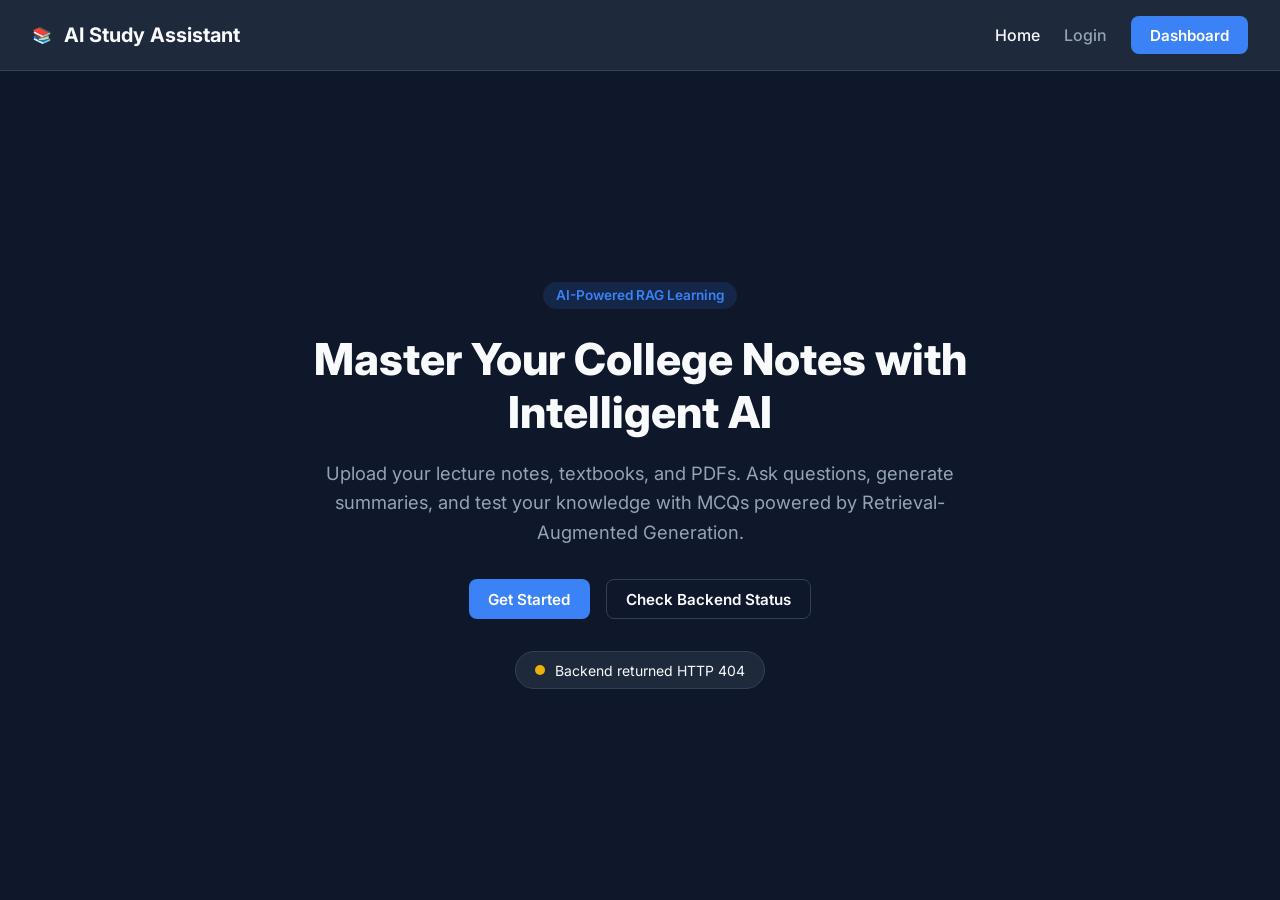
==== commit 5c4b2f87: "revert: restore original theme and original naming" ====
--- a/frontend/index.html
+++ b/frontend/index.html
@@ -3,115 +3,42 @@
 <head>
     <meta charset="UTF-8">
     <meta name="viewport" content="width=device-width, initial-scale=1.0">
-    <title>Aethelgard — Warm Editorial Study Room & RAG Library</title>
+    <title>AI College Study Assistant</title>
     <link rel="stylesheet" href="css/style.css">
-    <link rel="preconnect" href="https://fonts.googleapis.com">
-    <link rel="preconnect" href="https://fonts.gstatic.com" crossorigin>
-    <link href="https://fonts.googleapis.com/css2?family=Lora:ital,wght@0,400;0,500;0,600;0,700;1,400;1,600&family=Plus+Jakarta+Sans:wght@300;400;500;600;700&family=JetBrains+Mono:wght@400;500&display=swap" rel="stylesheet">
+    <link href="https://fonts.googleapis.com/css2?family=Inter:wght@400;500;600;700&display=swap" rel="stylesheet">
 </head>
-<body class="landing-body">
-    <!-- Navigation Masthead -->
+<body>
     <header class="navbar">
         <div class="logo">
-            <div class="logo-icon-wrapper">
-                <span class="logo-icon">📖</span>
-            </div>
-            <div class="logo-text-group">
-                <span class="brand-title">Aethelgard</span>
-                <span class="brand-subtitle">Reading & Study Room</span>
-            </div>
+            <span class="logo-icon">📚</span>
+            <h1>AI Study Assistant</h1>
         </div>
         <nav>
-            <a href="index.html" class="nav-link active">Overview</a>
-            <a href="login.html" class="nav-link">Reader Pass</a>
-            <a href="dashboard.html" class="btn btn-primary btn-sm">Open Workspace →</a>
+            <a href="index.html" class="nav-link active">Home</a>
+            <a href="login.html" class="nav-link">Login</a>
+            <a href="dashboard.html" class="btn btn-primary">Dashboard</a>
         </nav>
     </header>
 
-    <!-- Main Hero Experience -->
-    <main class="hero-container">
-        <section class="hero-section">
-            <div class="hero-badge-wrapper">
-                <span class="hero-badge">
-                    <span class="badge-dot"></span>
-                    <span class="badge-text">Academic RAG Reading Library</span>
-                </span>
-            </div>
-
-            <h1 class="hero-title">
-                A Quiet, Focused Workspace for
-                <span class="gradient-text">Your College Texts</span>
-            </h1>
-
-            <p class="hero-description">
-                Transform dense lecture notes, course readers, and textbook chapters into a paper-inspired study desk.
-                Synthesize chapter digests, master practice recall, and converse with your materials with exact page citations and zero distraction.
-            </p>
-
+    <main class="hero-section">
+        <div class="hero-content">
+            <span class="badge">AI-Powered RAG Learning</span>
+            <h2>Master Your College Notes with Intelligent AI</h2>
+            <p>Upload your lecture notes, textbooks, and PDFs. Ask questions, generate summaries, and test your knowledge with MCQs powered by Retrieval-Augmented Generation.</p>
+            
             <div class="hero-actions">
-                <a href="dashboard.html" class="btn btn-primary btn-lg">
-                    <span>Enter Study Library</span>
-                    <span>→</span>
-                </a>
-                <a href="login.html" class="btn btn-secondary btn-lg">
-                    <span>Sign In / Register</span>
-                </a>
-                <button id="check-api-btn" class="btn btn-ghost btn-lg">
-                    <span>⚡ System Desk</span>
-                </button>
+                <a href="dashboard.html" class="btn btn-primary">Get Started</a>
+                <button id="check-api-btn" class="btn btn-secondary">Check Backend Status</button>
             </div>
 
             <!-- API Status Indicator -->
             <div id="api-status-card" class="status-card">
                 <span class="status-dot"></span>
-                <span id="api-status-text">Connecting to reading room services...</span>
+                <span id="api-status-text">Checking backend connection...</span>
             </div>
-        </section>
-
-        <!-- Feature Pillars Grid -->
-        <section class="features-section">
-            <div class="features-grid">
-                <div class="feature-card">
-                    <div class="feature-icon-box">
-                        <span>🔍</span>
-                    </div>
-                    <h3>Grounded Semantic Retrieval</h3>
-                    <p>Vectorized with local 768-dimensional FAISS indexing. Every insight is strictly anchored to your uploaded notes with exact page references.</p>
-                </div>
-
-                <div class="feature-card">
-                    <div class="feature-icon-box">
-                        <span>📝</span>
-                    </div>
-                    <h3>Editorial Study Summaries</h3>
-                    <p>Distills lengthy academic chapters into high-yield exam takeaways, key terminology definitions, and structured revision points.</p>
-                </div>
-
-                <div class="feature-card">
-                    <div class="feature-icon-box">
-                        <span>🎯</span>
-                    </div>
-                    <h3>Self-Assessment Quizzes</h3>
-                    <p>Targeted multiple-choice assessments with plausible distractors, instant feedback, and contextual source page citations.</p>
-                </div>
-
-                <div class="feature-card">
-                    <div class="feature-icon-box">
-                        <span>⭐</span>
-                    </div>
-                    <h3>Exam Question Prioritization</h3>
-                    <p>Identifies and ranks exam revision questions by curriculum priority, complete with conceptual answer guides.</p>
-                </div>
-            </div>
-        </section>
-
-        <!-- Footer -->
-        <footer class="landing-footer">
-            <p>A quiet digital reading library designed for students. 100% Free, Private, and Secure.</p>
-        </footer>
+        </div>
     </main>
 
-    <!-- Scripts -->
     <script src="js/main.js"></script>
 </body>
 </html>
--- a/frontend/css/style.css
+++ b/frontend/css/style.css
@@ -1,1189 +1,1359 @@
-/* ==========================================================================
-   WARM EDITORIAL WORKSPACE — DESIGN SYSTEM
-   Inspired by Reading Dashboard by Yusun on Dribbble
-   A quiet, elegant academic reading and study studio.
-   ========================================================================== */
-
-/* --------------------------------------------------------------------------
-   1. Design Tokens & Color Palette
-   -------------------------------------------------------------------------- */
+/* AI College Study Assistant Stylesheet */
+
 :root {
-    /* Warm Paper Canvas & Surfaces */
-    --bg-canvas: #FBF9F5;             /* Warm soft ivory paper background */
-    --bg-sidebar: #F4EFEA;            /* Warm linen/sand sidebar tint */
-    --bg-card: #FFFFFF;               /* Pure ivory paper card surface */
-    --bg-card-subtle: #FAF7F2;        /* Subtle warm card well */
-    --bg-card-muted: #F2ECE3;         /* Muted paper tray */
-    --bg-surface-hover: #F8F5EF;      /* Gentle paper hover */
-    --bg-active-item: #FAF2EB;        /* Warm terracotta-tinted selection */
-
-    /* Typography & Ink Hierarchy */
-    --text-primary: #2B2621;          /* Deep warm charcoal / espresso ink */
-    --text-secondary: #5C5449;        /* Muted warm dark brown */
-    --text-muted: #82796D;            /* Warm taupe */
-    --text-faint: #B3AAA0;            /* Faint watermark rule */
-    --text-inverse: #FAF8F5;          /* Warm ivory text on dark backgrounds */
-
-    /* Restrained Warm Editorial Accents */
-    --accent-terracotta: #BD5E38;      /* Primary: Warm terracotta / burnt sienna */
-    --accent-terracotta-hover: #A34C28;
-    --accent-terracotta-subtle: #FAF0EB;
-    --accent-terracotta-border: #E8D3C8;
-
-    --accent-sage: #536B57;            /* Calm editorial olive / sage green */
-    --accent-sage-subtle: #F1F6F2;
-    --accent-sage-border: #C8D9CB;
-
-    --accent-ochre: #A8792C;           /* Warm antique brass / ochre */
-    --accent-ochre-subtle: #FCF7EC;
-    --accent-ochre-border: #EADBBE;
-
-    --accent-rust: #A33D3D;            /* Refined warm brick red / error */
-    --accent-rust-subtle: #FDF2F2;
-    --accent-rust-border: #EFCBCB;
-
-    --accent-navy: #364B63;            /* Academic slate navy */
-    --accent-navy-subtle: #EEF3F8;
-    --accent-navy-border: #C5D5E4;
-
-    /* Delicate Paper Rules & Borders */
-    --border-hairline: #ECE5DA;        /* Subtle notebook rule */
-    --border-card: #E2DAD0;            /* Paper card boundary */
-    --border-strong: #CFC5B8;          /* Noticeable boundary */
-    --border-focus: #BD5E38;           /* Terracotta focus accent */
-
-    /* Soft Paper Shadows */
-    --shadow-paper-xs: 0 1px 2px rgba(43, 38, 33, 0.03);
-    --shadow-paper-sm: 0 1px 3px rgba(43, 38, 33, 0.05), 0 1px 2px rgba(43, 38, 33, 0.03);
-    --shadow-paper-md: 0 4px 16px rgba(43, 38, 33, 0.05), 0 1px 3px rgba(43, 38, 33, 0.03);
-    --shadow-paper-lg: 0 12px 32px rgba(43, 38, 33, 0.06), 0 2px 6px rgba(43, 38, 33, 0.03);
-
-    /* Typography Families */
-    --font-serif: "Lora", "Newsreader", "Georgia", "Times New Roman", serif;
-    --font-sans: "Plus Jakarta Sans", -apple-system, BlinkMacSystemFont, "Segoe UI", Roboto, sans-serif;
-    --font-mono: "JetBrains Mono", "SF Mono", Consolas, monospace;
-
-    /* Spacing & Radii (Soft, natural corners) */
-    --radius-xs: 4px;
-    --radius-sm: 6px;
-    --radius-md: 10px;
-    --radius-lg: 14px;
-    --radius-xl: 20px;
-    --radius-pill: 9999px;
-
-    /* Component Aliases for Compatibility */
-    --primary: var(--accent-terracotta);
-    --primary-hover: var(--accent-terracotta-hover);
-    --bg-primary: var(--bg-canvas);
-    --bg-secondary: var(--bg-card-subtle);
-    --border-color: var(--border-hairline);
-}
-
-/* --------------------------------------------------------------------------
-   2. Global Resets & Reading Rhythm
-   -------------------------------------------------------------------------- */
-*, *::before, *::after {
-    box-sizing: border-box;
+    --bg-primary: #0f172a;
+    --bg-secondary: #1e293b;
+    --bg-card: #1e293b;
+    --text-primary: #f8fafc;
+    --text-secondary: #94a3b8;
+    --accent-color: #3b82f6;
+    --accent-hover: #2563eb;
+    --border-color: #334155;
+    --success-color: #10b981;
+    --danger-color: #ef4444;
+}
+
+* {
     margin: 0;
     padding: 0;
-}
-
-html {
-    font-size: 16px;
-    scroll-behavior: smooth;
-    -webkit-font-smoothing: antialiased;
-    -moz-osx-font-smoothing: grayscale;
+    box-sizing: border-box;
+    font-family: 'Inter', -apple-system, BlinkMacSystemFont, 'Segoe UI', Roboto, sans-serif;
 }
 
 body {
-    font-family: var(--font-sans);
-    color: var(--text-primary);
-    background-color: var(--bg-canvas);
-    line-height: 1.65;
+    background-color: var(--bg-primary);
+    color: var(--text-primary);
     min-height: 100vh;
-    overflow-x: hidden;
-    position: relative;
-}
-
-/* Hide or neutralize any dark canvas or ambient glows */
-.live-wallpaper-canvas,
-.ambient-glow,
-#bg-canvas {
-    display: none !important;
-}
-
-/* Selection Color */
-::selection {
-    background-color: #F6E6DA;
-    color: var(--text-primary);
-}
-
-/* Scrollbar Styling */
-::-webkit-scrollbar {
-    width: 7px;
-    height: 7px;
-}
-::-webkit-scrollbar-track {
-    background: var(--bg-canvas);
-}
-::-webkit-scrollbar-thumb {
-    background: #DDD5C7;
-    border-radius: var(--radius-pill);
-}
-::-webkit-scrollbar-thumb:hover {
-    background: #C4B9A7;
-}
-
-/* Typography Defaults */
-h1, h2, h3, h4, h5, h6 {
-    font-family: var(--font-serif);
-    color: var(--text-primary);
-    font-weight: 600;
-    line-height: 1.3;
-    letter-spacing: -0.01em;
-}
-
-h1 { font-size: 2.25rem; font-weight: 600; }
-h2 { font-size: 1.75rem; font-weight: 600; }
-h3 { font-size: 1.35rem; font-weight: 600; }
-h4 { font-size: 1.15rem; font-weight: 600; }
-
-p {
-    color: var(--text-secondary);
-    line-height: 1.68;
-}
-
-a {
-    color: var(--accent-terracotta);
+    display: flex;
+    flex-direction: column;
+}
+
+/* Navbar */
+.navbar {
+    display: flex;
+    justify-content: space-between;
+    align-items: center;
+    padding: 1rem 2rem;
+    background-color: var(--bg-secondary);
+    border-bottom: 1px solid var(--border-color);
+}
+
+.logo {
+    display: flex;
+    align-items: center;
+    gap: 0.75rem;
+}
+
+.logo h1 {
+    font-size: 1.25rem;
+    font-weight: 700;
+}
+
+nav {
+    display: flex;
+    align-items: center;
+    gap: 1.5rem;
+}
+
+.nav-link {
+    color: var(--text-secondary);
     text-decoration: none;
-    transition: color 0.15s ease;
-}
-a:hover {
-    color: var(--accent-terracotta-hover);
-}
-
-button, input, select, textarea {
-    font-family: inherit;
-    font-size: inherit;
-    color: inherit;
-}
-
-/* Helper Utilities */
-.hidden { display: none !important; }
-.text-muted { color: var(--text-muted); }
-.text-center { text-align: center; }
-
-/* --------------------------------------------------------------------------
-   3. Navigation & Masthead (.navbar)
-   -------------------------------------------------------------------------- */
-.navbar {
+    font-weight: 500;
+    transition: color 0.2s;
+}
+
+.nav-link:hover, .nav-link.active {
+    color: var(--text-primary);
+}
+
+/* Buttons */
+.btn {
+    padding: 0.6rem 1.2rem;
+    border-radius: 8px;
+    font-weight: 600;
+    cursor: pointer;
+    text-decoration: none;
+    border: none;
+    transition: all 0.2s ease-in-out;
+    display: inline-flex;
+    align-items: center;
+    justify-content: center;
+    font-size: 0.95rem;
+}
+
+.btn-primary {
+    background-color: var(--accent-color);
+    color: #ffffff;
+}
+
+.btn-primary:hover {
+    background-color: var(--accent-hover);
+}
+
+.btn-secondary {
+    background-color: transparent;
+    border: 1px solid var(--border-color);
+    color: var(--text-primary);
+}
+
+.btn-secondary:hover {
+    background-color: var(--border-color);
+}
+
+.btn-outline {
+    background: transparent;
+    border: 1px solid var(--border-color);
+    color: var(--text-secondary);
+}
+
+.btn-sm {
+    padding: 0.4rem 0.8rem;
+    font-size: 0.85rem;
+}
+
+.btn-block {
+    width: 100%;
+}
+
+/* Hero Section */
+.hero-section {
+    flex: 1;
+    display: flex;
+    align-items: center;
+    justify-content: center;
+    text-align: center;
+    padding: 3rem 1.5rem;
+}
+
+.hero-content {
+    max-width: 700px;
+}
+
+.badge {
+    display: inline-block;
+    padding: 0.35rem 0.8rem;
+    background-color: rgba(59, 130, 246, 0.15);
+    color: var(--accent-color);
+    border-radius: 50px;
+    font-size: 0.85rem;
+    font-weight: 600;
+    margin-bottom: 1.5rem;
+}
+
+.hero-content h2 {
+    font-size: 2.75rem;
+    font-weight: 800;
+    line-height: 1.2;
+    margin-bottom: 1.25rem;
+}
+
+.hero-content p {
+    color: var(--text-secondary);
+    font-size: 1.15rem;
+    line-height: 1.6;
+    margin-bottom: 2rem;
+}
+
+.hero-actions {
+    display: flex;
+    justify-content: center;
+    gap: 1rem;
+    margin-bottom: 2rem;
+}
+
+/* Status Card */
+.status-card {
+    display: inline-flex;
+    align-items: center;
+    gap: 0.6rem;
+    background-color: var(--bg-secondary);
+    border: 1px solid var(--border-color);
+    padding: 0.6rem 1.2rem;
+    border-radius: 50px;
+    font-size: 0.875rem;
+}
+
+.status-dot {
+    width: 10px;
+    height: 10px;
+    border-radius: 50%;
+    background-color: #eab308;
+}
+
+.status-dot.online {
+    background-color: var(--success-color);
+    box-shadow: 0 0 8px var(--success-color);
+}
+
+.status-dot.offline {
+    background-color: var(--danger-color);
+}
+
+/* Auth Pages */
+.auth-body {
+    display: flex;
+    align-items: center;
+    justify-content: center;
+    min-height: 100vh;
+}
+
+.auth-card {
+    background-color: var(--bg-secondary);
+    border: 1px solid var(--border-color);
+    border-radius: 12px;
+    padding: 2.5rem;
+    width: 100%;
+    max-width: 420px;
+}
+
+.auth-header {
+    text-align: center;
+    margin-bottom: 2rem;
+}
+
+.auth-header h2 {
+    font-size: 1.6rem;
+    margin-top: 0.5rem;
+}
+
+.auth-header p {
+    color: var(--text-secondary);
+    font-size: 0.9rem;
+    margin-top: 0.25rem;
+}
+
+.form-group {
+    margin-bottom: 1.25rem;
+}
+
+.form-group label {
+    display: block;
+    margin-bottom: 0.5rem;
+    font-size: 0.875rem;
+    font-weight: 500;
+}
+
+.form-group input {
+    width: 100%;
+    padding: 0.75rem;
+    background-color: var(--bg-primary);
+    border: 1px solid var(--border-color);
+    border-radius: 6px;
+    color: var(--text-primary);
+    font-size: 0.95rem;
+    outline: none;
+}
+
+.form-group input:focus {
+    border-color: var(--accent-color);
+}
+
+.auth-footer {
+    margin-top: 1.5rem;
+    text-align: center;
+    font-size: 0.875rem;
+    color: var(--text-secondary);
+}
+
+.auth-footer a {
+    color: var(--accent-color);
+    text-decoration: none;
+}
+
+/* Dashboard Layout */
+.app-layout {
+    display: flex;
+    flex: 1;
+    overflow: hidden;
+}
+
+.sidebar {
+    width: 300px;
+    background-color: var(--bg-secondary);
+    border-right: 1px solid var(--border-color);
+    padding: 1.5rem;
+    display: flex;
+    flex-direction: column;
+    gap: 1.5rem;
+}
+
+.sidebar-section h3 {
+    font-size: 0.9rem;
+    text-transform: uppercase;
+    color: var(--text-secondary);
+    margin-bottom: 0.75rem;
+    letter-spacing: 0.5px;
+}
+
+.upload-zone {
+    border: 2px dashed var(--border-color);
+    border-radius: 8px;
+    padding: 1.5rem 1rem;
+    text-align: center;
+    cursor: pointer;
+    background-color: rgba(255, 255, 255, 0.02);
+    transition: border-color 0.2s;
+}
+
+.upload-zone:hover {
+    border-color: var(--accent-color);
+}
+
+.upload-icon {
+    font-size: 2rem;
+    display: block;
+    margin-bottom: 0.5rem;
+}
+
+.highlight {
+    color: var(--accent-color);
+    text-decoration: underline;
+}
+
+.document-list .empty-state {
+    color: var(--text-secondary);
+    font-size: 0.85rem;
+    font-style: italic;
+}
+
+/* Chat Area */
+.chat-container {
+    flex: 1;
+    display: flex;
+    flex-direction: column;
+    background-color: var(--bg-primary);
+}
+
+.chat-header {
+    padding: 1.25rem 2rem;
+    border-bottom: 1px solid var(--border-color);
     display: flex;
     justify-content: space-between;
     align-items: center;
-    padding: 0.9rem 2.25rem;
-    background-color: var(--bg-card);
-    border-bottom: 1px solid var(--border-hairline);
-    position: sticky;
-    top: 0;
-    z-index: 100;
-    box-shadow: var(--shadow-paper-xs);
-}
-
-.logo {
-    display: flex;
-    align-items: center;
-    gap: 0.85rem;
-    text-decoration: none;
-    color: var(--text-primary);
-}
-
-.logo-icon-wrapper {
-    width: 38px;
-    height: 38px;
-    background-color: var(--accent-terracotta-subtle);
-    border: 1px solid var(--accent-terracotta-border);
-    border-radius: var(--radius-sm);
+}
+
+.chat-header h2 {
+    font-size: 1.2rem;
+}
+
+.subtitle {
+    color: var(--text-secondary);
+    font-size: 0.85rem;
+}
+
+.chat-actions {
+    display: flex;
+    gap: 0.5rem;
+}
+
+.chat-messages {
+    flex: 1;
+    padding: 2rem;
+    overflow-y: auto;
+    display: flex;
+    flex-direction: column;
+    gap: 1.25rem;
+}
+
+.message {
+    display: flex;
+    gap: 1rem;
+    max-width: 80%;
+}
+
+.ai-message {
+    align-self: flex-start;
+}
+
+.avatar {
+    width: 36px;
+    height: 36px;
+    border-radius: 50%;
+    background-color: var(--bg-secondary);
     display: flex;
     align-items: center;
     justify-content: center;
-}
-
-.logo-icon {
-    font-size: 1.25rem;
-    line-height: 1;
-}
-
-.logo-text-group {
-    display: flex;
-    flex-direction: column;
-}
-
-.brand-title {
-    font-family: var(--font-serif);
-    font-size: 1.18rem;
-    font-weight: 600;
-    color: var(--text-primary);
-    line-height: 1.15;
-    letter-spacing: -0.01em;
-}
-
-.brand-subtitle {
-    font-size: 0.73rem;
-    text-transform: uppercase;
-    letter-spacing: 0.08em;
-    color: var(--text-muted);
-    font-weight: 500;
-}
-
-nav {
-    display: flex;
-    align-items: center;
+    flex-shrink: 0;
+}
+
+.message-content {
+    background-color: var(--bg-secondary);
+    padding: 1rem 1.25rem;
+    border-radius: 12px;
+    line-height: 1.5;
+    font-size: 0.95rem;
+}
+
+.chat-input-area {
+    padding: 1.25rem 2rem;
+    border-top: 1px solid var(--border-color);
+    display: flex;
     gap: 1rem;
 }
 
-.nav-link {
-    font-size: 0.88rem;
-    font-weight: 500;
-    color: var(--text-secondary);
-    padding: 0.45rem 0.85rem;
-    border-radius: var(--radius-sm);
-    transition: all 0.15s ease;
-}
-
-.nav-link:hover {
-    color: var(--text-primary);
-    background-color: var(--bg-card-subtle);
-}
-
-.nav-link.active {
-    color: var(--accent-terracotta);
-    font-weight: 600;
-    background-color: var(--accent-terracotta-subtle);
-}
-
-.user-nav-box {
-    display: flex;
-    align-items: center;
-    gap: 0.65rem;
-    margin-left: 0.5rem;
-}
-
-.user-profile-badge {
-    font-size: 0.8rem;
-    font-weight: 600;
-    background-color: var(--bg-sidebar);
-    color: var(--text-primary);
-    padding: 0.35rem 0.85rem;
-    border-radius: var(--radius-pill);
-    border: 1px solid var(--border-card);
-}
-
-/* --------------------------------------------------------------------------
-   4. Buttons & Badges
-   -------------------------------------------------------------------------- */
-.btn {
-    display: inline-flex;
-    align-items: center;
-    justify-content: center;
-    gap: 0.5rem;
-    padding: 0.6rem 1.2rem;
-    border-radius: var(--radius-sm);
-    font-size: 0.88rem;
-    font-weight: 500;
-    cursor: pointer;
-    border: 1px solid transparent;
-    transition: all 0.15s ease;
-    text-decoration: none;
-    line-height: 1.3;
-}
-
-.btn:disabled {
-    opacity: 0.5;
-    cursor: not-allowed;
-    pointer-events: none;
-}
-
-/* Primary Button: Warm Terracotta */
-.btn-primary {
-    background-color: var(--accent-terracotta);
-    color: #FFFFFF;
-    border-color: var(--accent-terracotta);
-    box-shadow: 0 1px 3px rgba(189, 94, 56, 0.2);
-}
-.btn-primary:hover {
-    background-color: var(--accent-terracotta-hover);
-    border-color: var(--accent-terracotta-hover);
-    color: #FFFFFF;
-    box-shadow: 0 2px 6px rgba(189, 94, 56, 0.3);
-}
-
-/* Secondary Button: Paper White with Subtle Border */
-.btn-secondary {
-    background-color: var(--bg-card);
-    color: var(--text-primary);
-    border-color: var(--border-card);
-    box-shadow: var(--shadow-paper-xs);
-}
-.btn-secondary:hover {
-    background-color: var(--bg-card-subtle);
-    border-color: var(--border-strong);
-    color: var(--text-primary);
-}
-
-/* Accent Button: Sage Green */
-.btn-accent {
-    background-color: var(--accent-sage);
-    color: #FFFFFF;
-    border-color: var(--accent-sage);
-}
-.btn-accent:hover {
-    background-color: #455948;
-    color: #FFFFFF;
-}
-
-/* Warning Button: Warm Ochre */
-.btn-warning {
-    background-color: var(--accent-ochre);
-    color: #FFFFFF;
-    border-color: var(--accent-ochre);
-}
-.btn-warning:hover {
-    background-color: #916824;
-    color: #FFFFFF;
-}
-
-/* Danger Button: Brick Red */
-.btn-danger {
-    background-color: var(--bg-card);
-    color: var(--accent-rust);
-    border-color: var(--accent-rust-border);
-}
-.btn-danger:hover {
-    background-color: var(--accent-rust-subtle);
-    color: #8C2A2A;
-}
-
-/* Ghost Button: Clean transparent */
-.btn-ghost {
-    background-color: transparent;
-    color: var(--text-secondary);
-    border-color: var(--border-hairline);
-}
-.btn-ghost:hover {
-    background-color: var(--bg-card-subtle);
-    color: var(--text-primary);
-}
-
-/* Button Sizes */
-.btn-sm {
-    padding: 0.38rem 0.75rem;
-    font-size: 0.8rem;
-    border-radius: var(--radius-xs);
-}
-.btn-lg {
-    padding: 0.85rem 1.75rem;
-    font-size: 0.98rem;
-    border-radius: var(--radius-md);
-}
-.btn-block {
-    display: flex;
+.chat-input-area input {
+    flex: 1;
+    padding: 0.75rem 1.25rem;
+    background-color: var(--bg-secondary);
+    border: 1px solid var(--border-color);
+    border-radius: 8px;
+    color: var(--text-primary);
+    font-size: 0.95rem;
+    outline: none;
+}
+
+.chat-input-area input:focus {
+    border-color: var(--accent-color);
+}
+
+/* =========================================================
+   PDF Upload & Extraction Dashboard Components
+========================================================= */
+
+.dashboard-container {
+    flex: 1;
+    max-width: 1400px;
     width: 100%;
-}
-.btn-icon {
-    background: none;
-    border: none;
-    cursor: pointer;
-    padding: 0.35rem;
-    color: var(--text-muted);
-    border-radius: var(--radius-xs);
-    display: inline-flex;
-    align-items: center;
-    justify-content: center;
-    line-height: 1;
-}
-.btn-icon:hover {
-    color: var(--text-primary);
-    background-color: var(--bg-card-subtle);
-}
-
-/* Badges: Understated, Academic Library Style */
-.badge {
-    display: inline-flex;
-    align-items: center;
-    gap: 0.35rem;
-    padding: 0.22rem 0.65rem;
-    font-size: 0.74rem;
-    font-weight: 500;
-    border-radius: var(--radius-pill);
-    border: 1px solid var(--border-hairline);
-    background-color: var(--bg-card-subtle);
-    color: var(--text-secondary);
-    line-height: 1.25;
-}
-
-.badge-info {
-    background-color: var(--accent-navy-subtle);
-    color: var(--accent-navy);
-    border-color: var(--accent-navy-border);
-}
-
-.badge-accent {
-    background-color: var(--accent-terracotta-subtle);
-    color: var(--accent-terracotta);
-    border-color: var(--accent-terracotta-border);
-}
-
-.badge-warning {
-    background-color: var(--accent-ochre-subtle);
-    color: var(--accent-ochre);
-    border-color: var(--accent-ochre-border);
-}
-
-.badge-purple {
-    background-color: var(--accent-sage-subtle);
-    color: var(--accent-sage);
-    border-color: var(--accent-sage-border);
-}
-
-.badge-danger {
-    background-color: var(--accent-rust-subtle);
-    color: var(--accent-rust);
-    border-color: var(--accent-rust-border);
-}
-
-.badge-secondary {
-    background-color: var(--bg-sidebar);
-    color: var(--text-secondary);
-    border-color: var(--border-card);
-}
-
-.badge-dot {
-    width: 6px;
-    height: 6px;
-    border-radius: 50%;
-    background-color: var(--accent-terracotta);
-    display: inline-block;
-}
-
-/* --------------------------------------------------------------------------
-   5. Reading Dashboard Workspace (.dashboard-container)
-   -------------------------------------------------------------------------- */
-.dashboard-container {
-    max-width: 1440px;
     margin: 0 auto;
-    padding: 2rem 2.25rem 4rem 2.25rem;
+    padding: 2rem;
 }
 
 .container-header {
     margin-bottom: 2rem;
-    padding-bottom: 1.25rem;
-    border-bottom: 1px solid var(--border-hairline);
 }
 
 .container-header h2 {
-    font-family: var(--font-serif);
-    font-size: 1.95rem;
-    color: var(--text-primary);
-    font-weight: 600;
-    letter-spacing: -0.015em;
-    margin-bottom: 0.35rem;
-}
-
-.container-header .subtitle {
-    font-size: 0.95rem;
-    color: var(--text-muted);
-    font-weight: 400;
-}
-
-/* Two-column Reading Workspace Grid: Compact Sidebar (340px) + Spacious Reading Area */
+    font-size: 1.75rem;
+    font-weight: 700;
+    margin-bottom: 0.25rem;
+}
+
 .dashboard-grid {
     display: grid;
-    grid-template-columns: 340px 1fr;
-    gap: 1.75rem;
+    grid-template-columns: 420px 1fr;
+    gap: 2rem;
     align-items: start;
 }
 
-/* Paper Card Foundation */
+@media (max-width: 960px) {
+    .dashboard-grid {
+        grid-template-columns: 1fr;
+    }
+}
+
 .card {
-    background-color: var(--bg-card);
-    border: 1px solid var(--border-card);
-    border-radius: var(--radius-lg);
+    background-color: var(--bg-secondary);
+    border: 1px solid var(--border-color);
+    border-radius: 12px;
     padding: 1.5rem;
-    box-shadow: var(--shadow-paper-sm);
-    position: relative;
 }
 
 .card-header {
     display: flex;
     justify-content: space-between;
     align-items: center;
+    padding-bottom: 1rem;
     margin-bottom: 1.25rem;
-    padding-bottom: 0.85rem;
-    border-bottom: 1px solid var(--border-hairline);
+    border-bottom: 1px solid var(--border-color);
 }
 
 .card-header h3 {
-    font-family: var(--font-serif);
+    font-size: 1.1rem;
+    font-weight: 600;
+}
+
+/* Upload Dropzone */
+.upload-dropzone {
+    border: 2px dashed var(--border-color);
+    border-radius: 10px;
+    padding: 2.5rem 1.5rem;
+    text-align: center;
+    cursor: pointer;
+    background-color: rgba(255, 255, 255, 0.015);
+    transition: all 0.2s ease-in-out;
+}
+
+.upload-dropzone:hover, .upload-dropzone.dragover {
+    border-color: var(--accent-color);
+    background-color: rgba(59, 130, 246, 0.05);
+}
+
+.dropzone-text {
+    font-weight: 500;
+    font-size: 1rem;
+    margin-top: 0.5rem;
+}
+
+.dropzone-subtext {
+    color: var(--text-secondary);
+    font-size: 0.825rem;
+    margin-top: 0.35rem;
+}
+
+.file-input-hidden {
+    display: none;
+}
+
+/* Selected File Info */
+.selected-file-info {
+    display: flex;
+    align-items: center;
+    gap: 0.75rem;
+    background-color: var(--bg-primary);
+    border: 1px solid var(--border-color);
+    border-radius: 8px;
+    padding: 0.75rem 1rem;
+    margin-top: 1rem;
+    font-size: 0.9rem;
+}
+
+.file-icon {
     font-size: 1.25rem;
-    font-weight: 600;
-    color: var(--text-primary);
-}
-
-.card-header h4 {
-    font-family: var(--font-serif);
-    font-size: 1.05rem;
-    font-weight: 600;
-    color: var(--text-primary);
-}
-
-/* --------------------------------------------------------------------------
-   6. Sidebar: Document Intake & Study Library (.upload-card)
-   -------------------------------------------------------------------------- */
-.upload-card {
-    background-color: var(--bg-sidebar);
-    border-color: var(--border-card);
+}
+
+.file-name {
+    flex: 1;
+    white-space: nowrap;
+    overflow: hidden;
+    text-overflow: ellipsis;
+    font-weight: 500;
+}
+
+.file-size {
+    color: var(--text-secondary);
+    font-size: 0.8rem;
+}
+
+.btn-icon {
+    background: transparent;
+    border: none;
+    color: var(--text-secondary);
+    cursor: pointer;
+    font-size: 1rem;
+    padding: 0.2rem 0.4rem;
+    border-radius: 4px;
+}
+
+.btn-icon:hover {
+    color: var(--danger-color);
+}
+
+.upload-actions {
+    margin-top: 1.25rem;
+}
+
+/* Status Box */
+.status-box {
+    display: flex;
+    align-items: flex-start;
+    gap: 0.85rem;
+    padding: 1rem;
+    border-radius: 8px;
+    margin-top: 1.25rem;
+    font-size: 0.9rem;
+    border: 1px solid var(--border-color);
+    background-color: var(--bg-primary);
+}
+
+.status-box.loading {
+    border-color: var(--accent-color);
+    background-color: rgba(59, 130, 246, 0.1);
+}
+
+.status-box.success {
+    border-color: var(--success-color);
+    background-color: rgba(16, 185, 129, 0.1);
+}
+
+.status-box.error {
+    border-color: var(--danger-color);
+    background-color: rgba(239, 68, 68, 0.1);
+}
+
+.status-title {
+    font-weight: 600;
+    margin-bottom: 0.2rem;
+}
+
+.status-details {
+    color: var(--text-secondary);
+    font-size: 0.85rem;
+    word-break: break-word;
+}
+
+/* Badges */
+.stats-badges {
+    display: flex;
+    gap: 0.5rem;
+    flex-wrap: wrap;
+}
+
+.badge-info {
+    background-color: rgba(59, 130, 246, 0.15);
+    color: var(--accent-color);
+    padding: 0.25rem 0.6rem;
+    border-radius: 4px;
+    font-size: 0.8rem;
+    font-weight: 600;
+}
+
+.badge-accent {
+    background-color: rgba(16, 185, 129, 0.15);
+    color: var(--success-color);
+    padding: 0.25rem 0.6rem;
+    border-radius: 4px;
+    font-size: 0.8rem;
+    font-weight: 600;
+}
+
+.badge-warning {
+    background-color: rgba(234, 179, 8, 0.15);
+    color: #eab308;
+    padding: 0.25rem 0.6rem;
+    border-radius: 4px;
+    font-size: 0.8rem;
+    font-weight: 600;
+}
+
+.badge-purple {
+    background-color: rgba(168, 85, 247, 0.15);
+    color: #a855f7;
+    padding: 0.25rem 0.6rem;
+    border-radius: 4px;
+    font-size: 0.8rem;
+    font-weight: 600;
+}
+
+/* Chunks Container */
+.chunks-container {
+    display: flex;
+    flex-direction: column;
+    gap: 1rem;
+    max-height: 550px;
+    overflow-y: auto;
+    padding-right: 0.5rem;
+}
+
+.chunk-card {
+    background-color: var(--bg-primary);
+    border: 1px solid var(--border-color);
+    border-left: 4px solid var(--accent-color);
+    border-radius: 8px;
+    overflow: hidden;
+}
+
+.chunk-card-header {
+    display: flex;
+    justify-content: space-between;
+    align-items: center;
+    padding: 0.6rem 1rem;
+    background-color: rgba(255, 255, 255, 0.03);
+    border-bottom: 1px solid var(--border-color);
+    font-size: 0.85rem;
+    font-weight: 600;
+}
+
+.chunk-badge {
+    background-color: rgba(59, 130, 246, 0.2);
+    color: var(--accent-color);
+    padding: 0.15rem 0.5rem;
+    border-radius: 4px;
+    font-size: 0.75rem;
+    font-weight: 700;
+}
+
+.chunk-card-body {
+    padding: 1rem;
+    font-size: 0.9rem;
+    line-height: 1.6;
+    color: var(--text-primary);
+    white-space: pre-wrap;
+    word-break: break-word;
+    font-family: ui-monospace, SFMono-Regular, Menlo, Monaco, Consolas, monospace;
+}
+
+/* Empty State */
+.empty-results-state {
+    text-align: center;
+    padding: 4rem 2rem;
+    color: var(--text-secondary);
+}
+
+.empty-icon {
+    font-size: 3rem;
+    display: block;
+    margin-bottom: 1rem;
+    opacity: 0.6;
+}
+
+.empty-results-state h4 {
+    color: var(--text-primary);
+    font-size: 1.15rem;
+    margin-bottom: 0.5rem;
+}
+
+.empty-results-state p {
+    font-size: 0.9rem;
+    max-width: 450px;
+    margin: 0 auto;
+}
+
+/* Results Content */
+.results-wrapper {
     display: flex;
     flex-direction: column;
     gap: 1.25rem;
 }
 
-/* Paper Upload Tray */
-.upload-dropzone {
-    border: 1.5px dashed var(--border-strong);
-    background-color: var(--bg-card);
-    border-radius: var(--radius-md);
-    padding: 1.75rem 1.25rem;
-    text-align: center;
+.doc-meta-bar {
+    display: flex;
+    justify-content: space-between;
+    align-items: center;
+    padding: 0.75rem 1rem;
+    background-color: var(--bg-primary);
+    border-radius: 8px;
+    border: 1px solid var(--border-color);
+}
+
+.text-muted {
+    color: var(--text-secondary);
+    font-size: 0.85rem;
+    margin-top: 0.2rem;
+}
+
+/* View Tabs */
+.view-tabs {
+    display: flex;
+    gap: 0.5rem;
+    border-bottom: 1px solid var(--border-color);
+    padding-bottom: 0.5rem;
+}
+
+.tab-btn {
+    background: transparent;
+    border: none;
+    color: var(--text-secondary);
+    padding: 0.5rem 1rem;
+    font-weight: 600;
+    font-size: 0.9rem;
     cursor: pointer;
-    transition: all 0.2s ease;
-    display: flex;
-    flex-direction: column;
-    align-items: center;
-    justify-content: center;
-    gap: 0.5rem;
-}
-
-.upload-dropzone:hover,
-.upload-dropzone.dragover {
-    border-color: var(--accent-terracotta);
-    background-color: var(--accent-terracotta-subtle);
-}
-
-.upload-icon {
-    font-size: 2rem;
-    line-height: 1;
-    margin-bottom: 0.25rem;
-    opacity: 0.85;
-}
-
-.dropzone-text {
-    font-size: 0.88rem;
-    font-weight: 500;
-    color: var(--text-primary);
-}
-
-.dropzone-text .highlight {
-    color: var(--accent-terracotta);
-    text-decoration: underline;
-    font-weight: 600;
-}
-
-.dropzone-subtext {
-    font-size: 0.75rem;
-    color: var(--text-muted);
-}
-
-.file-input-hidden {
-    display: none;
-}
-
-/* Selected File Bar */
-.selected-file-info {
-    display: flex;
-    align-items: center;
-    gap: 0.6rem;
-    background-color: var(--bg-card);
-    border: 1px solid var(--border-card);
-    border-radius: var(--radius-sm);
-    padding: 0.65rem 0.85rem;
-    font-size: 0.85rem;
-}
-
-.file-name {
-    flex: 1;
-    overflow: hidden;
-    text-overflow: ellipsis;
-    white-space: nowrap;
-    font-weight: 500;
-    color: var(--text-primary);
-}
-
-.file-size {
-    color: var(--text-muted);
-    font-size: 0.78rem;
-}
-
-/* Status Notifications & Alerts */
-.status-box {
-    display: flex;
-    align-items: flex-start;
-    gap: 0.75rem;
-    padding: 0.85rem 1rem;
-    border-radius: var(--radius-sm);
-    background-color: var(--bg-card);
-    border: 1px solid var(--border-card);
-    font-size: 0.85rem;
-}
-
-.status-box.success {
-    background-color: var(--accent-sage-subtle);
-    border-color: var(--accent-sage-border);
-    color: var(--accent-sage);
-}
-
-.status-box.error {
-    background-color: var(--accent-rust-subtle);
-    border-color: var(--accent-rust-border);
-    color: var(--accent-rust);
-}
-
-.status-title {
-    font-weight: 600;
-    color: var(--text-primary);
-    margin-bottom: 0.15rem;
-}
-
-.status-details {
-    color: var(--text-secondary);
-    font-size: 0.8rem;
-    line-height: 1.4;
-}
-
-/* Book-Inspired Study Library Shelf */
-.doc-library-section {
-    margin-top: 0.5rem;
-}
-
-.doc-list {
-    display: flex;
-    flex-direction: column;
-    gap: 0.65rem;
-    max-height: 520px;
-    overflow-y: auto;
-    padding-right: 0.25rem;
-}
-
-/* Book Item Card */
-.doc-item {
-    background-color: var(--bg-card);
-    border: 1px solid var(--border-card);
-    border-radius: var(--radius-md);
-    padding: 0.85rem 1rem;
-    transition: all 0.15s ease;
-    display: flex;
-    flex-direction: column;
-    gap: 0.6rem;
-    box-shadow: var(--shadow-paper-xs);
-    position: relative;
-    border-left: 3.5px solid var(--border-strong);
-}
-
-.doc-item:hover {
-    border-color: var(--border-strong);
-    background-color: var(--bg-surface-hover);
-    box-shadow: var(--shadow-paper-sm);
-}
-
-.doc-item.active {
-    background-color: var(--bg-active-item);
-    border-color: var(--accent-terracotta-border);
-    border-left: 3.5px solid var(--accent-terracotta);
-}
-
-.doc-item-title {
-    display: flex;
-    align-items: center;
-    gap: 0.5rem;
-    font-size: 0.88rem;
-    font-weight: 600;
-    color: var(--text-primary);
-    overflow: hidden;
-    text-overflow: ellipsis;
-    white-space: nowrap;
-}
-
-.doc-item-meta {
-    display: flex;
-    align-items: center;
-    gap: 0.5rem;
-    font-size: 0.75rem;
-    color: var(--text-muted);
-    font-family: var(--font-sans);
-}
-
-.doc-item-actions {
-    display: flex;
-    gap: 0.35rem;
-    flex-wrap: wrap;
-    align-items: center;
-    margin-top: 0.2rem;
-}
-
-.doc-item-actions .btn {
-    font-size: 0.74rem;
-    padding: 0.25rem 0.55rem;
-}
-
-/* --------------------------------------------------------------------------
-   7. Main Reading Area: Extracted Viewer & Study Views (.results-card)
-   -------------------------------------------------------------------------- */
-.results-card {
-    background-color: var(--bg-card);
-    min-height: 640px;
-}
-
-.stats-badges {
-    display: flex;
-    gap: 0.45rem;
-    flex-wrap: wrap;
-}
-
-/* Empty State Placeholder */
-.empty-results-state {
-    text-align: center;
-    padding: 4.5rem 2rem;
-    color: var(--text-muted);
-}
-
-.empty-icon {
-    font-size: 2.75rem;
-    opacity: 0.6;
-    margin-bottom: 0.85rem;
-    display: block;
-}
-
-.empty-results-state h4 {
-    font-family: var(--font-serif);
-    font-size: 1.35rem;
-    color: var(--text-primary);
-    margin-bottom: 0.4rem;
-}
-
-.empty-results-state p {
-    max-width: 420px;
-    margin: 0 auto;
-    font-size: 0.9rem;
-    color: var(--text-secondary);
-}
-
-/* Active Document Meta Bar */
-.doc-meta-bar {
-    display: flex;
-    justify-content: space-between;
-    align-items: center;
-    padding: 0.85rem 1.15rem;
-    background-color: var(--bg-card-subtle);
-    border: 1px solid var(--border-hairline);
-    border-radius: var(--radius-md);
-    margin-bottom: 1.25rem;
-    gap: 1rem;
-    flex-wrap: wrap;
-}
-
-.doc-meta-bar strong {
-    font-family: var(--font-serif);
-    font-size: 1.1rem;
-    color: var(--text-primary);
-    display: block;
-}
-
-/* Clean Editorial View Tabs */
-.view-tabs {
-    display: flex;
-    gap: 0.35rem;
-    border-bottom: 1px solid var(--border-hairline);
-    margin-bottom: 1.5rem;
-    overflow-x: auto;
-    padding-bottom: 1px;
-}
-
-.tab-btn {
-    background: none;
-    border: none;
-    border-bottom: 2px solid transparent;
-    padding: 0.65rem 1rem;
-    font-size: 0.88rem;
-    font-weight: 500;
-    color: var(--text-muted);
-    cursor: pointer;
-    transition: all 0.15s ease;
-    white-space: nowrap;
-    border-radius: var(--radius-xs) var(--radius-xs) 0 0;
+    border-radius: 6px;
+    transition: all 0.2s;
 }
 
 .tab-btn:hover {
     color: var(--text-primary);
-    background-color: var(--bg-card-subtle);
 }
 
 .tab-btn.active {
-    color: var(--accent-terracotta);
-    font-weight: 600;
-    border-bottom-color: var(--accent-terracotta);
-    background-color: transparent;
-}
-
-/* Tab Content Areas */
+    color: var(--accent-color);
+    background-color: rgba(59, 130, 246, 0.1);
+}
+
 .tab-content {
     display: none;
-    animation: fadeIn 0.15s ease;
 }
 
 .tab-content.active {
     display: block;
 }
 
-@keyframes fadeIn {
-    from { opacity: 0; transform: translateY(3px); }
-    to { opacity: 1; transform: translateY(0); }
-}
-
-/* --------------------------------------------------------------------------
-   8. Study Summary View (#summary-view)
-   -------------------------------------------------------------------------- */
+/* Page Cards */
+.pages-container {
+    display: flex;
+    flex-direction: column;
+    gap: 1rem;
+    max-height: 550px;
+    overflow-y: auto;
+    padding-right: 0.5rem;
+}
+
+.page-card {
+    background-color: var(--bg-primary);
+    border: 1px solid var(--border-color);
+    border-radius: 8px;
+    overflow: hidden;
+}
+
+.page-card-header {
+    display: flex;
+    justify-content: space-between;
+    align-items: center;
+    padding: 0.6rem 1rem;
+    background-color: rgba(255, 255, 255, 0.03);
+    border-bottom: 1px solid var(--border-color);
+    font-size: 0.85rem;
+    font-weight: 600;
+}
+
+.page-card-body {
+    padding: 1rem;
+    font-size: 0.9rem;
+    line-height: 1.6;
+    color: var(--text-primary);
+    white-space: pre-wrap;
+    word-break: break-word;
+    font-family: ui-monospace, SFMono-Regular, Menlo, Monaco, Consolas, monospace;
+}
+
+.page-meta {
+    color: var(--text-secondary);
+    font-weight: 400;
+    font-size: 0.8rem;
+}
+
+/* Full Text View Area */
+.full-text-area {
+    width: 100%;
+    height: 500px;
+    padding: 1rem;
+    background-color: var(--bg-primary);
+    border: 1px solid var(--border-color);
+    border-radius: 8px;
+    color: var(--text-primary);
+    font-family: ui-monospace, SFMono-Regular, Menlo, Monaco, Consolas, monospace;
+    font-size: 0.9rem;
+    line-height: 1.6;
+    resize: vertical;
+    outline: none;
+}
+
+.full-text-area:focus {
+    border-color: var(--accent-color);
+}
+
+/* Utility classes */
+.hidden {
+    display: none !important;
+}
+
+/* =========================================================
+   Semantic Search & Retrieval Styles
+========================================================= */
+
+.search-input-group {
+    display: flex;
+    gap: 0.75rem;
+}
+
+.search-input-group input {
+    flex: 1;
+    padding: 0.85rem 1.25rem;
+    background-color: var(--bg-primary);
+    border: 1px solid var(--border-color);
+    border-radius: 8px;
+    color: var(--text-primary);
+    font-size: 0.95rem;
+    outline: none;
+}
+
+.search-input-group input:focus {
+    border-color: var(--accent-color);
+}
+
+.retrieval-note {
+    background-color: rgba(59, 130, 246, 0.08);
+    border-left: 3px solid var(--accent-color);
+    padding: 0.75rem 1rem;
+    border-radius: 4px;
+    font-size: 0.875rem;
+    color: var(--text-secondary);
+    margin-bottom: 1rem;
+}
+
+.search-results-header {
+    display: flex;
+    justify-content: space-between;
+    align-items: center;
+    margin-bottom: 0.75rem;
+}
+
+.search-results-container {
+    display: flex;
+    flex-direction: column;
+    gap: 1rem;
+}
+
+.retrieved-chunk-card {
+    background-color: var(--bg-primary);
+    border: 1px solid var(--border-color);
+    border-left: 4px solid var(--success-color);
+    border-radius: 8px;
+    overflow: hidden;
+}
+
+.retrieved-header {
+    display: flex;
+    justify-content: space-between;
+    align-items: center;
+    padding: 0.6rem 1rem;
+    background-color: rgba(255, 255, 255, 0.03);
+    border-bottom: 1px solid var(--border-color);
+    font-size: 0.85rem;
+    font-weight: 600;
+}
+
+.score-badge {
+    background-color: rgba(16, 185, 129, 0.2);
+    color: var(--success-color);
+    padding: 0.15rem 0.5rem;
+    border-radius: 4px;
+    font-size: 0.75rem;
+    font-weight: 700;
+}
+
+/* AI Answer Display */
+.ai-answer-card {
+    background-color: var(--bg-primary);
+    border: 1px solid var(--accent-color);
+    border-radius: 8px;
+    padding: 1.25rem;
+    margin-bottom: 1.25rem;
+}
+
+.ai-answer-header {
+    display: flex;
+    justify-content: space-between;
+    align-items: center;
+    margin-bottom: 0.75rem;
+    padding-bottom: 0.5rem;
+    border-bottom: 1px solid var(--border-color);
+}
+
+.ai-answer-body {
+    font-size: 0.95rem;
+    line-height: 1.7;
+    white-space: pre-wrap;
+    color: var(--text-primary);
+}
+
+.sources-container {
+    display: flex;
+    flex-wrap: wrap;
+    align-items: center;
+    gap: 0.5rem;
+    margin-top: 1rem;
+    padding-top: 0.75rem;
+    border-top: 1px dashed var(--border-color);
+}
+
+.sources-label {
+    font-size: 0.85rem;
+    font-weight: 600;
+    color: var(--text-secondary);
+}
+
+.source-tag {
+    display: inline-flex;
+    align-items: center;
+    gap: 0.35rem;
+    background-color: rgba(59, 130, 246, 0.15);
+    color: var(--accent-color);
+    border: 1px solid rgba(59, 130, 246, 0.3);
+    padding: 0.25rem 0.6rem;
+    border-radius: 6px;
+    font-size: 0.8rem;
+    font-weight: 500;
+}
+
+/* Document Library & Management */
+.doc-library-section {
+    margin-top: 1.5rem;
+}
+
+.doc-list {
+    display: flex;
+    flex-direction: column;
+    gap: 0.75rem;
+    max-height: 280px;
+    overflow-y: auto;
+}
+
+.doc-item {
+    display: flex;
+    justify-content: space-between;
+    align-items: center;
+    background-color: var(--bg-primary);
+    border: 1px solid var(--border-color);
+    border-radius: 8px;
+    padding: 0.75rem 1rem;
+    transition: all 0.2s;
+}
+
+.doc-item:hover {
+    border-color: var(--accent-color);
+}
+
+.doc-item.active {
+    border-color: var(--accent-color);
+    background-color: rgba(59, 130, 246, 0.08);
+}
+
+.doc-item-title {
+    font-weight: 600;
+    font-size: 0.9rem;
+    display: flex;
+    align-items: center;
+    gap: 0.5rem;
+}
+
+.doc-item-meta {
+    font-size: 0.8rem;
+    color: var(--text-secondary);
+    margin-top: 0.2rem;
+}
+
+.doc-item-actions {
+    display: flex;
+    gap: 0.5rem;
+}
+
+.btn-danger {
+    background-color: transparent;
+    border: 1px solid rgba(239, 68, 68, 0.4);
+    color: var(--danger-color);
+}
+
+.btn-danger:hover {
+    background-color: rgba(239, 68, 68, 0.15);
+}
+
+.btn-success {
+    background-color: var(--success-color);
+    color: #fff;
+}
+
+/* Chat History */
+.chat-history-wrapper {
+    margin-top: 1.5rem;
+    display: flex;
+    flex-direction: column;
+    gap: 1rem;
+    max-height: 400px;
+    overflow-y: auto;
+    padding-right: 0.5rem;
+}
+
+.chat-history-msg {
+    display: flex;
+    flex-direction: column;
+    padding: 0.85rem 1.1rem;
+    border-radius: 10px;
+    font-size: 0.9rem;
+    line-height: 1.5;
+}
+
+.chat-history-msg.user {
+    align-self: flex-end;
+    background-color: rgba(59, 130, 246, 0.2);
+    border: 1px solid rgba(59, 130, 246, 0.4);
+    max-width: 80%;
+}
+
+.chat-history-msg.assistant {
+    align-self: flex-start;
+    background-color: var(--bg-primary);
+    border: 1px solid var(--border-color);
+    max-width: 85%;
+    white-space: pre-wrap;
+}
+
+.msg-sender {
+    font-size: 0.75rem;
+    font-weight: 700;
+    color: var(--text-secondary);
+    margin-bottom: 0.3rem;
+}
+
+.user-nav-box {
+    display: flex;
+    align-items: center;
+    gap: 0.85rem;
+}
+
+.user-profile-badge {
+    background-color: rgba(59, 130, 246, 0.15);
+    color: var(--accent-color);
+    padding: 0.35rem 0.75rem;
+    border-radius: 50px;
+    font-size: 0.85rem;
+    font-weight: 600;
+}
+
+/* AI Study Summary Component */
 .summary-empty-prompt {
     text-align: center;
     padding: 3rem 1.5rem;
-    background-color: var(--bg-card-subtle);
-    border: 1px dashed var(--border-card);
-    border-radius: var(--radius-md);
-    color: var(--text-secondary);
+    background-color: var(--bg-primary);
+    border: 1px dashed var(--border-color);
+    border-radius: 10px;
+    color: var(--text-secondary);
+}
+
+.summary-content-wrapper {
+    background-color: var(--bg-primary);
+    border: 1px solid var(--border-color);
+    border-radius: 12px;
+    padding: 1.5rem;
 }
 
 .summary-toolbar {
+    padding-bottom: 0.75rem;
+    border-bottom: 1px solid var(--border-color);
+}
+
+.summary-text-body {
+    font-size: 0.95rem;
+    line-height: 1.7;
+    color: var(--text-primary);
+    max-height: 550px;
+    overflow-y: auto;
+    padding-right: 0.5rem;
+}
+
+.markdown-body h1 {
+    font-size: 1.4rem;
+    font-weight: 700;
+    color: var(--accent-color);
+    margin: 1rem 0 0.75rem 0;
+    padding-bottom: 0.3rem;
+    border-bottom: 1px solid var(--border-color);
+}
+
+.markdown-body h2 {
+    font-size: 1.15rem;
+    font-weight: 600;
+    color: #e2e8f0;
+    margin: 1.25rem 0 0.5rem 0;
+}
+
+.markdown-body h3 {
+    font-size: 1rem;
+    font-weight: 600;
+    color: #cbd5e1;
+    margin: 0.75rem 0 0.35rem 0;
+}
+
+.markdown-body p {
+    margin-bottom: 0.75rem;
+}
+
+.markdown-body ul {
+    margin: 0.4rem 0 0.75rem 1.5rem;
+    padding: 0;
+}
+
+.markdown-body li {
+    margin-bottom: 0.35rem;
+}
+
+.markdown-body strong {
+    color: #93c5fd;
+    font-weight: 600;
+}
+
+/* =========================================================
+   MCQ Generator & Interactive Quiz Component
+========================================================= */
+.mcq-config-bar {
     display: flex;
     justify-content: space-between;
     align-items: center;
-    padding-bottom: 0.85rem;
-    margin-bottom: 1.25rem;
-    border-bottom: 1px solid var(--border-hairline);
-}
-
-.summary-text-body {
-    background-color: var(--bg-card);
-    color: var(--text-primary);
-    line-height: 1.8;
-    font-size: 1rem;
-    max-width: 820px;
-    margin: 0 auto;
-    padding: 1rem 0;
-}
-
-/* Markdown Reading Typography */
-.markdown-body h1,
-.markdown-body h2,
-.markdown-body h3,
-.markdown-body h4 {
-    font-family: var(--font-serif);
-    color: var(--text-primary);
-    margin: 1.5rem 0 0.6rem 0;
-    font-weight: 600;
-}
-
-.markdown-body h1 { font-size: 1.6rem; border-bottom: 1px solid var(--border-hairline); padding-bottom: 0.4rem; }
-.markdown-body h2 { font-size: 1.35rem; }
-.markdown-body h3 { font-size: 1.15rem; }
-
-.markdown-body p {
-    margin-bottom: 1.15rem;
-    color: var(--text-secondary);
-    line-height: 1.8;
-}
-
-.markdown-body ul,
-.markdown-body ol {
-    margin: 0.85rem 0 1.25rem 1.5rem;
-    color: var(--text-secondary);
-}
-
-.markdown-body li {
-    margin-bottom: 0.45rem;
-    line-height: 1.65;
-}
-
-.markdown-body strong {
-    color: var(--text-primary);
-    font-weight: 600;
-}
-
-.markdown-body blockquote {
-    border-left: 3px solid var(--accent-terracotta);
-    padding: 0.65rem 1rem;
-    margin: 1.25rem 0;
-    background-color: var(--bg-card-subtle);
-    color: var(--text-secondary);
-    font-style: italic;
-    border-radius: 0 var(--radius-sm) var(--radius-sm) 0;
-}
-
-.markdown-body code {
-    font-family: var(--font-mono);
-    font-size: 0.85em;
-    background-color: var(--bg-card-subtle);
-    color: var(--text-primary);
-    padding: 0.15rem 0.4rem;
-    border-radius: var(--radius-xs);
-    border: 1px solid var(--border-hairline);
-}
-
-/* Source Reference Tags */
-.sources-container {
-    background-color: var(--bg-card-subtle);
-    border: 1px solid var(--border-hairline);
-    border-radius: var(--radius-md);
-    padding: 0.85rem 1rem;
-    margin-top: 1.5rem;
-}
-
-.sources-label {
-    font-size: 0.8rem;
-    font-weight: 600;
-    color: var(--text-primary);
-    display: block;
-    margin-bottom: 0.4rem;
-    text-transform: uppercase;
-    letter-spacing: 0.05em;
-}
-
-.source-tag, .source-badge {
-    display: inline-flex;
-    align-items: center;
-    background-color: var(--bg-card);
-    border: 1px solid var(--border-card);
-    color: var(--text-secondary);
-    font-size: 0.76rem;
-    padding: 0.25rem 0.6rem;
-    border-radius: var(--radius-xs);
-    font-family: var(--font-mono);
-}
-
-/* --------------------------------------------------------------------------
-   9. Practice MCQs & Quiz View (#mcqs-view)
-   -------------------------------------------------------------------------- */
-.mcq-config-bar {
-    display: flex;
-    justify-content: space-between;
-    align-items: center;
-    background-color: var(--bg-card-subtle);
-    border: 1px solid var(--border-hairline);
-    border-radius: var(--radius-md);
-    padding: 0.85rem 1.15rem;
+    background-color: var(--bg-primary);
+    border: 1px solid var(--border-color);
+    border-radius: 10px;
+    padding: 1rem 1.25rem;
     gap: 1rem;
     flex-wrap: wrap;
+}
+
+.mcq-config-inputs {
+    display: flex;
+    gap: 1.5rem;
+    align-items: center;
+    flex-wrap: wrap;
+}
+
+.config-group {
+    display: flex;
+    align-items: center;
+    gap: 0.5rem;
+}
+
+.config-group label {
+    font-size: 0.85rem;
+    font-weight: 600;
+    color: var(--text-secondary);
+}
+
+.form-select {
+    background-color: var(--bg-secondary);
+    border: 1px solid var(--border-color);
+    color: var(--text-primary);
+    padding: 0.4rem 0.75rem;
+    border-radius: 6px;
+    font-size: 0.85rem;
+    outline: none;
+    cursor: pointer;
+}
+
+.form-select:focus {
+    border-color: var(--accent-color);
+}
+
+.quiz-wrapper {
+    background-color: var(--bg-primary);
+    border: 1px solid var(--border-color);
+    border-radius: 12px;
+    padding: 1.5rem;
+}
+
+.quiz-header {
+    display: flex;
+    justify-content: space-between;
+    align-items: center;
+    padding-bottom: 0.75rem;
+    border-bottom: 1px solid var(--border-color);
     margin-bottom: 1.25rem;
 }
 
-.mcq-config-inputs {
-    display: flex;
-    gap: 1.25rem;
-    align-items: center;
-    flex-wrap: wrap;
-}
-
-.config-group {
-    display: flex;
-    align-items: center;
-    gap: 0.5rem;
-}
-
-.config-group label {
-    font-size: 0.82rem;
-    font-weight: 500;
-    color: var(--text-secondary);
-}
-
-.form-select {
-    padding: 0.42rem 0.85rem;
-    background-color: var(--bg-card);
-    border: 1px solid var(--border-card);
-    border-radius: var(--radius-xs);
+.quiz-progress-text {
+    font-weight: 700;
+    font-size: 0.95rem;
+    color: var(--text-primary);
+}
+
+.quiz-score-badge {
+    background-color: rgba(59, 130, 246, 0.15);
+    border: 1px solid rgba(59, 130, 246, 0.4);
+    color: var(--accent-color);
+    padding: 0.35rem 0.85rem;
+    border-radius: 50px;
+    font-weight: 700;
     font-size: 0.85rem;
-    color: var(--text-primary);
-    cursor: pointer;
-    outline: none;
-    transition: border-color 0.15s ease;
-}
-
-.form-select:focus {
-    border-color: var(--accent-terracotta);
-}
-
-/* Quiz Card & Progress */
-.quiz-wrapper {
-    max-width: 780px;
-    margin: 0 auto;
-}
-
-.quiz-header {
-    display: flex;
-    justify-content: space-between;
-    align-items: center;
-    margin-bottom: 1rem;
-    padding-bottom: 0.65rem;
-    border-bottom: 1px solid var(--border-hairline);
-}
-
-.quiz-progress-text {
-    font-family: var(--font-serif);
-    font-size: 1.05rem;
-    font-weight: 600;
-    color: var(--text-primary);
-}
-
-.quiz-score-badge {
-    background-color: var(--accent-sage-subtle);
-    color: var(--accent-sage);
-    border: 1px solid var(--accent-sage-border);
-    font-weight: 600;
-    font-size: 0.82rem;
-    padding: 0.25rem 0.75rem;
-    border-radius: var(--radius-pill);
-}
-
-.quiz-question-card {
-    background-color: var(--bg-card);
-    border: 1px solid var(--border-card);
-    border-radius: var(--radius-lg);
-    padding: 1.75rem;
-    box-shadow: var(--shadow-paper-xs);
 }
 
 .quiz-question-title {
-    font-family: var(--font-serif);
-    font-size: 1.2rem;
-    font-weight: 600;
-    color: var(--text-primary);
-    line-height: 1.45;
-    margin-bottom: 1.35rem;
+    font-size: 1.1rem;
+    font-weight: 600;
+    color: #f1f5f9;
+    line-height: 1.5;
+    margin-bottom: 1.25rem;
 }
 
 .quiz-options-container {
     display: flex;
     flex-direction: column;
     gap: 0.75rem;
-    margin-bottom: 1.5rem;
-}
-
-/* Quiz Option Button */
-.quiz-option-btn {
-    display: flex;
-    align-items: center;
-    gap: 0.85rem;
+    margin-bottom: 1.25rem;
+}
+
+.mcq-option-btn {
+    display: flex;
+    align-items: flex-start;
+    gap: 0.75rem;
+    background-color: var(--bg-secondary);
+    border: 1px solid var(--border-color);
+    border-radius: 8px;
+    padding: 0.85rem 1.1rem;
+    color: var(--text-primary);
+    font-size: 0.92rem;
+    line-height: 1.4;
+    text-align: left;
+    cursor: pointer;
+    transition: all 0.2s ease;
     width: 100%;
-    padding: 0.85rem 1.15rem;
-    background-color: var(--bg-card);
-    border: 1px solid var(--border-card);
-    border-radius: var(--radius-md);
-    cursor: pointer;
-    text-align: left;
-    transition: all 0.15s ease;
-    font-size: 0.92rem;
-    color: var(--text-primary);
-}
-
-.quiz-option-btn:hover:not(:disabled) {
-    background-color: var(--bg-card-subtle);
-    border-color: var(--border-strong);
-}
-
-.quiz-option-btn.selected {
-    background-color: var(--accent-terracotta-subtle);
-    border-color: var(--accent-terracotta);
-    color: var(--accent-terracotta);
-}
-
-.quiz-option-btn.correct {
-    background-color: var(--accent-sage-subtle) !important;
-    border-color: var(--accent-sage) !important;
-    color: var(--accent-sage) !important;
-}
-
-.quiz-option-btn.incorrect {
-    background-color: var(--accent-rust-subtle) !important;
-    border-color: var(--accent-rust) !important;
-    color: var(--accent-rust) !important;
-}
-
-.quiz-option-letter {
-    width: 26px;
-    height: 26px;
-    border-radius: 50%;
-    background-color: var(--bg-sidebar);
-    color: var(--text-secondary);
-    display: flex;
-    align-items: center;
-    justify-content: center;
+}
+
+.mcq-option-btn:hover:not(.disabled) {
+    background-color: rgba(59, 130, 246, 0.1);
+    border-color: var(--accent-color);
+}
+
+.mcq-option-btn.selected {
+    border-color: var(--accent-color);
+    background-color: rgba(59, 130, 246, 0.15);
+}
+
+.mcq-option-btn.correct {
+    background-color: rgba(34, 197, 94, 0.18) !important;
+    border-color: #22c55e !important;
+    color: #86efac !important;
+    font-weight: 600;
+}
+
+.mcq-option-btn.wrong {
+    background-color: rgba(239, 68, 68, 0.18) !important;
+    border-color: #ef4444 !important;
+    color: #fca5a5 !important;
+}
+
+.mcq-option-btn.disabled {
+    cursor: default;
+}
+
+.option-key-badge {
+    background-color: rgba(255, 255, 255, 0.08);
+    border-radius: 4px;
+    padding: 0.15rem 0.45rem;
+    font-weight: 700;
     font-size: 0.8rem;
-    font-weight: 600;
     flex-shrink: 0;
 }
 
-.quiz-option-btn.selected .quiz-option-letter {
-    background-color: var(--accent-terracotta);
-    color: #FFFFFF;
-}
-
 .quiz-feedback-box {
-    background-color: var(--bg-card-subtle);
-    border: 1px solid var(--border-card);
-    border-radius: var(--radius-md);
+    background-color: var(--bg-secondary);
+    border-radius: 8px;
     padding: 1rem 1.25rem;
-    margin-bottom: 1.5rem;
-}
-
-.quiz-feedback-box.correct {
-    background-color: var(--accent-sage-subtle);
-    border-color: var(--accent-sage-border);
-}
-
-.quiz-feedback-box.incorrect {
-    background-color: var(--accent-rust-subtle);
-    border-color: var(--accent-rust-border);
+    margin-bottom: 1.25rem;
+    border-left: 4px solid var(--accent-color);
+}
+
+.quiz-feedback-box.correct-verdict {
+    border-left-color: #22c55e;
+    background-color: rgba(34, 197, 94, 0.08);
+}
+
+.quiz-feedback-box.wrong-verdict {
+    border-left-color: #ef4444;
+    background-color: rgba(239, 68, 68, 0.08);
 }
 
 .feedback-header {
     display: flex;
     align-items: center;
-    gap: 0.5rem;
+    gap: 0.4rem;
+    font-size: 0.95rem;
     margin-bottom: 0.4rem;
 }
 
 .feedback-explanation {
     font-size: 0.88rem;
-    color: var(--text-secondary);
-    line-height: 1.55;
+    line-height: 1.5;
+    color: var(--text-secondary);
     margin-bottom: 0.5rem;
 }
 
 .feedback-source {
-    font-size: 0.78rem;
-    color: var(--text-muted);
+    margin-top: 0.5rem;
 }
 
 .quiz-nav-bar {
     display: flex;
     justify-content: space-between;
     align-items: center;
-    border-top: 1px solid var(--border-hairline);
+    border-top: 1px solid var(--border-color);
     padding-top: 1rem;
 }
 
-/* --------------------------------------------------------------------------
-   10. Important Exam Questions View (#questions-view)
-   -------------------------------------------------------------------------- */
+/* =========================================================
+   Important Exam Questions Component
+========================================================= */
 .questions-content-wrapper {
-    max-width: 820px;
-    margin: 0 auto;
+    background-color: var(--bg-primary);
+    border: 1px solid var(--border-color);
+    border-radius: 12px;
+    padding: 1.5rem;
 }
 
 .questions-list-container {
@@ -1192,495 +1362,112 @@
     gap: 1.5rem;
 }
 
-.priority-group {
-    background-color: var(--bg-card-subtle);
-    border: 1px solid var(--border-card);
-    border-radius: var(--radius-md);
-    padding: 1.25rem;
-}
-
-.question-card {
-    background-color: var(--bg-card);
-    border: 1px solid var(--border-card);
-    border-radius: var(--radius-sm);
-    padding: 1.15rem;
-    margin-top: 0.75rem;
-    box-shadow: var(--shadow-paper-xs);
-}
-
-/* --------------------------------------------------------------------------
-   11. Document Chunks & Page Reader Views
-   -------------------------------------------------------------------------- */
-.chunks-container,
-.pages-container {
-    display: flex;
-    flex-direction: column;
-    gap: 1rem;
-    max-height: 600px;
-    overflow-y: auto;
-    padding-right: 0.5rem;
-}
-
-.chunk-card,
-.page-card {
-    background-color: var(--bg-card);
-    border: 1px solid var(--border-card);
-    border-radius: var(--radius-md);
-    padding: 1.25rem;
-    box-shadow: var(--shadow-paper-xs);
-}
-
-.chunk-header,
-.page-header {
-    display: flex;
-    justify-content: space-between;
-    align-items: center;
-    margin-bottom: 0.65rem;
-    padding-bottom: 0.45rem;
-    border-bottom: 1px solid var(--border-hairline);
-    font-size: 0.8rem;
-    color: var(--text-muted);
-}
-
-.chunk-body,
-.page-body {
-    font-size: 0.92rem;
-    line-height: 1.7;
-    color: var(--text-secondary);
-    white-space: pre-wrap;
-    word-break: break-word;
-}
-
-.full-text-area {
-    width: 100%;
-    height: 480px;
-    padding: 1.25rem;
-    background-color: var(--bg-card-subtle);
-    border: 1px solid var(--border-card);
-    border-radius: var(--radius-md);
-    font-family: var(--font-sans);
-    font-size: 0.92rem;
-    line-height: 1.7;
-    color: var(--text-primary);
-    resize: vertical;
-    outline: none;
-}
-
-.full-text-area:focus {
-    border-color: var(--accent-terracotta);
-}
-
-/* --------------------------------------------------------------------------
-   12. AI Study Assistant Q&A / Ask RAG Desk (#search-section)
-   -------------------------------------------------------------------------- */
-.search-card {
-    background-color: var(--bg-card);
-    border: 1px solid var(--border-card);
-    margin-top: 2rem;
-}
-
-.search-input-group {
-    display: flex;
-    gap: 0.75rem;
-    align-items: center;
-}
-
-.search-input-group input {
-    flex: 1;
-    padding: 0.75rem 1.15rem;
-    background-color: var(--bg-card-subtle);
-    border: 1px solid var(--border-card);
-    border-radius: var(--radius-sm);
-    font-size: 0.92rem;
-    color: var(--text-primary);
-    outline: none;
-    transition: border-color 0.15s ease;
-}
-
-.search-input-group input:focus {
-    border-color: var(--accent-terracotta);
-    background-color: var(--bg-card);
-}
-
-/* AI Answer Display Card */
-.ai-answer-card {
-    background-color: var(--bg-card-subtle);
-    border: 1px solid var(--border-card);
-    border-left: 4px solid var(--accent-terracotta);
-    border-radius: var(--radius-md);
-    padding: 1.5rem;
-}
-
-.ai-answer-header {
-    display: flex;
-    justify-content: space-between;
-    align-items: center;
-    margin-bottom: 0.85rem;
-    padding-bottom: 0.5rem;
-    border-bottom: 1px solid var(--border-hairline);
-}
-
-.ai-answer-header strong {
-    font-family: var(--font-serif);
-    font-size: 1.1rem;
-    color: var(--text-primary);
-}
-
-.ai-answer-body {
-    font-size: 0.96rem;
-    line-height: 1.75;
-    color: var(--text-primary);
-}
-
-/* Conversation History */
-.chat-history-wrapper {
-    display: flex;
-    flex-direction: column;
-    gap: 1rem;
-    max-height: 480px;
-    overflow-y: auto;
-    padding: 0.5rem;
-}
-
-.chat-message {
-    padding: 1rem 1.25rem;
-    border-radius: var(--radius-md);
-    max-width: 85%;
-    font-size: 0.92rem;
-    line-height: 1.65;
-}
-
-.chat-message.user {
-    align-self: flex-end;
-    background-color: var(--accent-terracotta-subtle);
-    color: var(--text-primary);
-    border: 1px solid var(--accent-terracotta-border);
-}
-
-.chat-message.assistant {
-    align-self: flex-start;
-    background-color: var(--bg-card-subtle);
-    color: var(--text-primary);
-    border: 1px solid var(--border-card);
-}
-
-/* --------------------------------------------------------------------------
-   13. Landing Page Overview (.landing-body)
-   -------------------------------------------------------------------------- */
-.landing-body {
-    background-color: var(--bg-canvas);
-}
-
-.hero-container {
-    max-width: 1200px;
-    margin: 0 auto;
-    padding: 4.5rem 2rem 5rem 2rem;
-}
-
-.hero-section {
-    text-align: center;
-    max-width: 820px;
-    margin: 0 auto 5rem auto;
-}
-
-.hero-badge-wrapper {
-    margin-bottom: 1.5rem;
-}
-
-.hero-badge {
-    display: inline-flex;
-    align-items: center;
-    gap: 0.5rem;
-    background-color: var(--bg-card);
-    border: 1px solid var(--border-card);
-    padding: 0.35rem 1rem;
-    border-radius: var(--radius-pill);
-    box-shadow: var(--shadow-paper-xs);
-}
-
-.badge-text {
-    font-size: 0.74rem;
-    text-transform: uppercase;
-    letter-spacing: 0.09em;
-    color: var(--text-secondary);
-    font-weight: 600;
-}
-
-.hero-title {
-    font-family: var(--font-serif);
-    font-size: 3.1rem;
-    font-weight: 600;
-    line-height: 1.18;
-    color: var(--text-primary);
-    margin-bottom: 1.5rem;
-    letter-spacing: -0.02em;
-}
-
-.gradient-text {
-    color: var(--accent-terracotta);
-    font-style: italic;
-}
-
-.hero-description {
-    font-size: 1.12rem;
-    color: var(--text-secondary);
-    line-height: 1.7;
-    margin-bottom: 2.25rem;
-    max-width: 680px;
-    margin-left: auto;
-    margin-right: auto;
-}
-
-.hero-actions {
-    display: flex;
-    justify-content: center;
-    align-items: center;
-    gap: 1rem;
-    flex-wrap: wrap;
-    margin-bottom: 2rem;
-}
-
-.status-card {
-    display: inline-flex;
-    align-items: center;
-    gap: 0.5rem;
-    padding: 0.4rem 1rem;
-    background-color: var(--bg-card);
-    border: 1px solid var(--border-hairline);
-    border-radius: var(--radius-pill);
-    font-size: 0.8rem;
-    color: var(--text-muted);
-}
-
-.status-dot {
-    width: 7px;
-    height: 7px;
-    border-radius: 50%;
-    background-color: var(--accent-sage);
-}
-
-/* Feature Pillars Grid */
-.features-section {
-    margin-bottom: 4rem;
-}
-
-.features-grid {
-    display: grid;
-    grid-template-columns: repeat(auto-fit, minmax(260px, 1fr));
-    gap: 1.5rem;
-}
-
-.feature-card {
-    background-color: var(--bg-card);
-    border: 1px solid var(--border-card);
-    border-radius: var(--radius-lg);
-    padding: 2rem 1.75rem;
-    box-shadow: var(--shadow-paper-xs);
-    transition: all 0.2s ease;
+.priority-group-section {
     display: flex;
     flex-direction: column;
     gap: 0.75rem;
 }
 
-.feature-card:hover {
-    border-color: var(--border-strong);
-    box-shadow: var(--shadow-paper-sm);
-    transform: translateY(-2px);
-}
-
-.feature-icon-box {
-    width: 44px;
-    height: 44px;
-    background-color: var(--bg-card-subtle);
-    border: 1px solid var(--border-hairline);
-    border-radius: var(--radius-sm);
-    display: flex;
-    align-items: center;
-    justify-content: center;
-    font-size: 1.35rem;
-    margin-bottom: 0.35rem;
-}
-
-.feature-card h3 {
-    font-family: var(--font-serif);
-    font-size: 1.22rem;
-    color: var(--text-primary);
-}
-
-.feature-card p {
-    font-size: 0.9rem;
-    color: var(--text-secondary);
-    line-height: 1.6;
-}
-
-.landing-footer {
-    text-align: center;
-    padding-top: 3rem;
-    border-top: 1px solid var(--border-hairline);
-    color: var(--text-muted);
-    font-size: 0.85rem;
-}
-
-/* --------------------------------------------------------------------------
-   14. Authentication / Reader Pass (.auth-body)
-   -------------------------------------------------------------------------- */
-.auth-body {
-    background-color: var(--bg-canvas);
-    display: flex;
-    flex-direction: column;
-    min-height: 100vh;
-}
-
-.auth-wrapper {
-    flex: 1;
-    display: flex;
-    align-items: center;
-    justify-content: center;
-    padding: 3rem 1.5rem;
-}
-
-.auth-card {
-    width: 100%;
-    max-width: 420px;
-    background-color: var(--bg-card);
-    border: 1px solid var(--border-card);
-    border-radius: var(--radius-xl);
-    padding: 2.5rem 2.25rem;
-    box-shadow: var(--shadow-paper-md);
-}
-
-.auth-header {
-    text-align: center;
-    margin-bottom: 2rem;
-}
-
-.auth-header h2 {
-    font-family: var(--font-serif);
-    font-size: 1.75rem;
-    color: var(--text-primary);
-    margin-bottom: 0.35rem;
-}
-
-.auth-header p {
-    font-size: 0.88rem;
-    color: var(--text-muted);
-}
-
-.auth-form {
-    display: flex;
-    flex-direction: column;
-    gap: 1.25rem;
-}
-
-.form-group {
-    display: flex;
-    flex-direction: column;
-    gap: 0.4rem;
-}
-
-.form-group label {
-    font-size: 0.82rem;
-    font-weight: 600;
-    color: var(--text-primary);
-}
-
-.form-group input {
-    padding: 0.72rem 0.95rem;
-    background-color: var(--bg-card-subtle);
-    border: 1px solid var(--border-card);
-    border-radius: var(--radius-sm);
-    font-size: 0.92rem;
-    color: var(--text-primary);
-    outline: none;
-    transition: all 0.15s ease;
-}
-
-.form-group input:focus {
-    background-color: var(--bg-card);
-    border-color: var(--accent-terracotta);
-}
-
-.auth-footer {
-    text-align: center;
-    margin-top: 1.75rem;
-    padding-top: 1.25rem;
-    border-top: 1px solid var(--border-hairline);
-    font-size: 0.84rem;
-    color: var(--text-muted);
-    display: flex;
-    flex-direction: column;
+.priority-group-header {
+    display: flex;
+    align-items: center;
     gap: 0.5rem;
-}
-
-/* --------------------------------------------------------------------------
-   15. Responsive Adaptations
-   -------------------------------------------------------------------------- */
-@media (max-width: 1024px) {
-    .dashboard-grid {
-        grid-template-columns: 1fr;
-    }
-
-    .upload-card {
-        order: 2;
-    }
-
-    .results-card {
-        order: 1;
-    }
-
-    .hero-title {
-        font-size: 2.5rem;
-    }
-}
-
-@media (max-width: 768px) {
-    .navbar {
-        padding: 0.85rem 1.25rem;
-    }
-
-    .dashboard-container {
-        padding: 1.25rem 1rem 3rem 1rem;
-    }
-
-    .hero-container {
-        padding: 2.5rem 1.25rem;
-    }
-
-    .hero-title {
-        font-size: 2.1rem;
-    }
-
-    .hero-description {
-        font-size: 0.98rem;
-    }
-
-    .search-input-group {
-        flex-direction: column;
-    }
-
-    .search-input-group button {
-        width: 100%;
-    }
-
-    .mcq-config-bar {
-        flex-direction: column;
-        align-items: stretch;
-    }
-
-    .doc-meta-bar {
-        flex-direction: column;
-        align-items: flex-start;
-    }
-}
-
-/* --------------------------------------------------------------------------
-   16. Accessibility & Reduced Motion Preferences
-   -------------------------------------------------------------------------- */
-@media (prefers-reduced-motion: reduce) {
-    *, *::before, *::after {
-        animation-duration: 0.01ms !important;
-        animation-iteration-count: 1 !important;
-        transition-duration: 0.01ms !important;
-        scroll-behavior: auto !important;
-    }
-}
+    font-size: 0.95rem;
+    font-weight: 700;
+    text-transform: uppercase;
+    letter-spacing: 0.5px;
+    padding-bottom: 0.4rem;
+    border-bottom: 1px solid var(--border-color);
+}
+
+.priority-group-header.high {
+    color: #f87171;
+}
+
+.priority-group-header.medium {
+    color: #fbbf24;
+}
+
+.priority-group-header.low {
+    color: #60a5fa;
+}
+
+.question-item-card {
+    background-color: var(--bg-secondary);
+    border: 1px solid var(--border-color);
+    border-radius: 10px;
+    padding: 1rem 1.25rem;
+    transition: all 0.2s ease;
+}
+
+.question-item-card:hover {
+    border-color: rgba(59, 130, 246, 0.4);
+}
+
+.question-card-title {
+    font-size: 1rem;
+    font-weight: 600;
+    color: #f1f5f9;
+    line-height: 1.5;
+    margin-bottom: 0.75rem;
+}
+
+.question-meta-row {
+    display: flex;
+    justify-content: space-between;
+    align-items: center;
+    flex-wrap: wrap;
+    gap: 0.5rem;
+}
+
+.question-tags-group {
+    display: flex;
+    align-items: center;
+    gap: 0.5rem;
+    flex-wrap: wrap;
+}
+
+.badge-priority-high {
+    background-color: rgba(239, 68, 68, 0.15);
+    color: #f87171;
+    border: 1px solid rgba(239, 68, 68, 0.4);
+    font-size: 0.75rem;
+    font-weight: 700;
+    padding: 0.2rem 0.6rem;
+    border-radius: 50px;
+}
+
+.badge-priority-medium {
+    background-color: rgba(245, 158, 11, 0.15);
+    color: #fbbf24;
+    border: 1px solid rgba(245, 158, 11, 0.4);
+    font-size: 0.75rem;
+    font-weight: 700;
+    padding: 0.2rem 0.6rem;
+    border-radius: 50px;
+}
+
+.badge-priority-low {
+    background-color: rgba(59, 130, 246, 0.15);
+    color: #60a5fa;
+    border: 1px solid rgba(59, 130, 246, 0.4);
+    font-size: 0.75rem;
+    font-weight: 700;
+    padding: 0.2rem 0.6rem;
+    border-radius: 50px;
+}
+
+.badge-type {
+    background-color: rgba(255, 255, 255, 0.08);
+    color: #cbd5e1;
+    font-size: 0.75rem;
+    font-weight: 600;
+    padding: 0.2rem 0.6rem;
+    border-radius: 4px;
+    text-transform: capitalize;
+}
+
+
+
+
+
